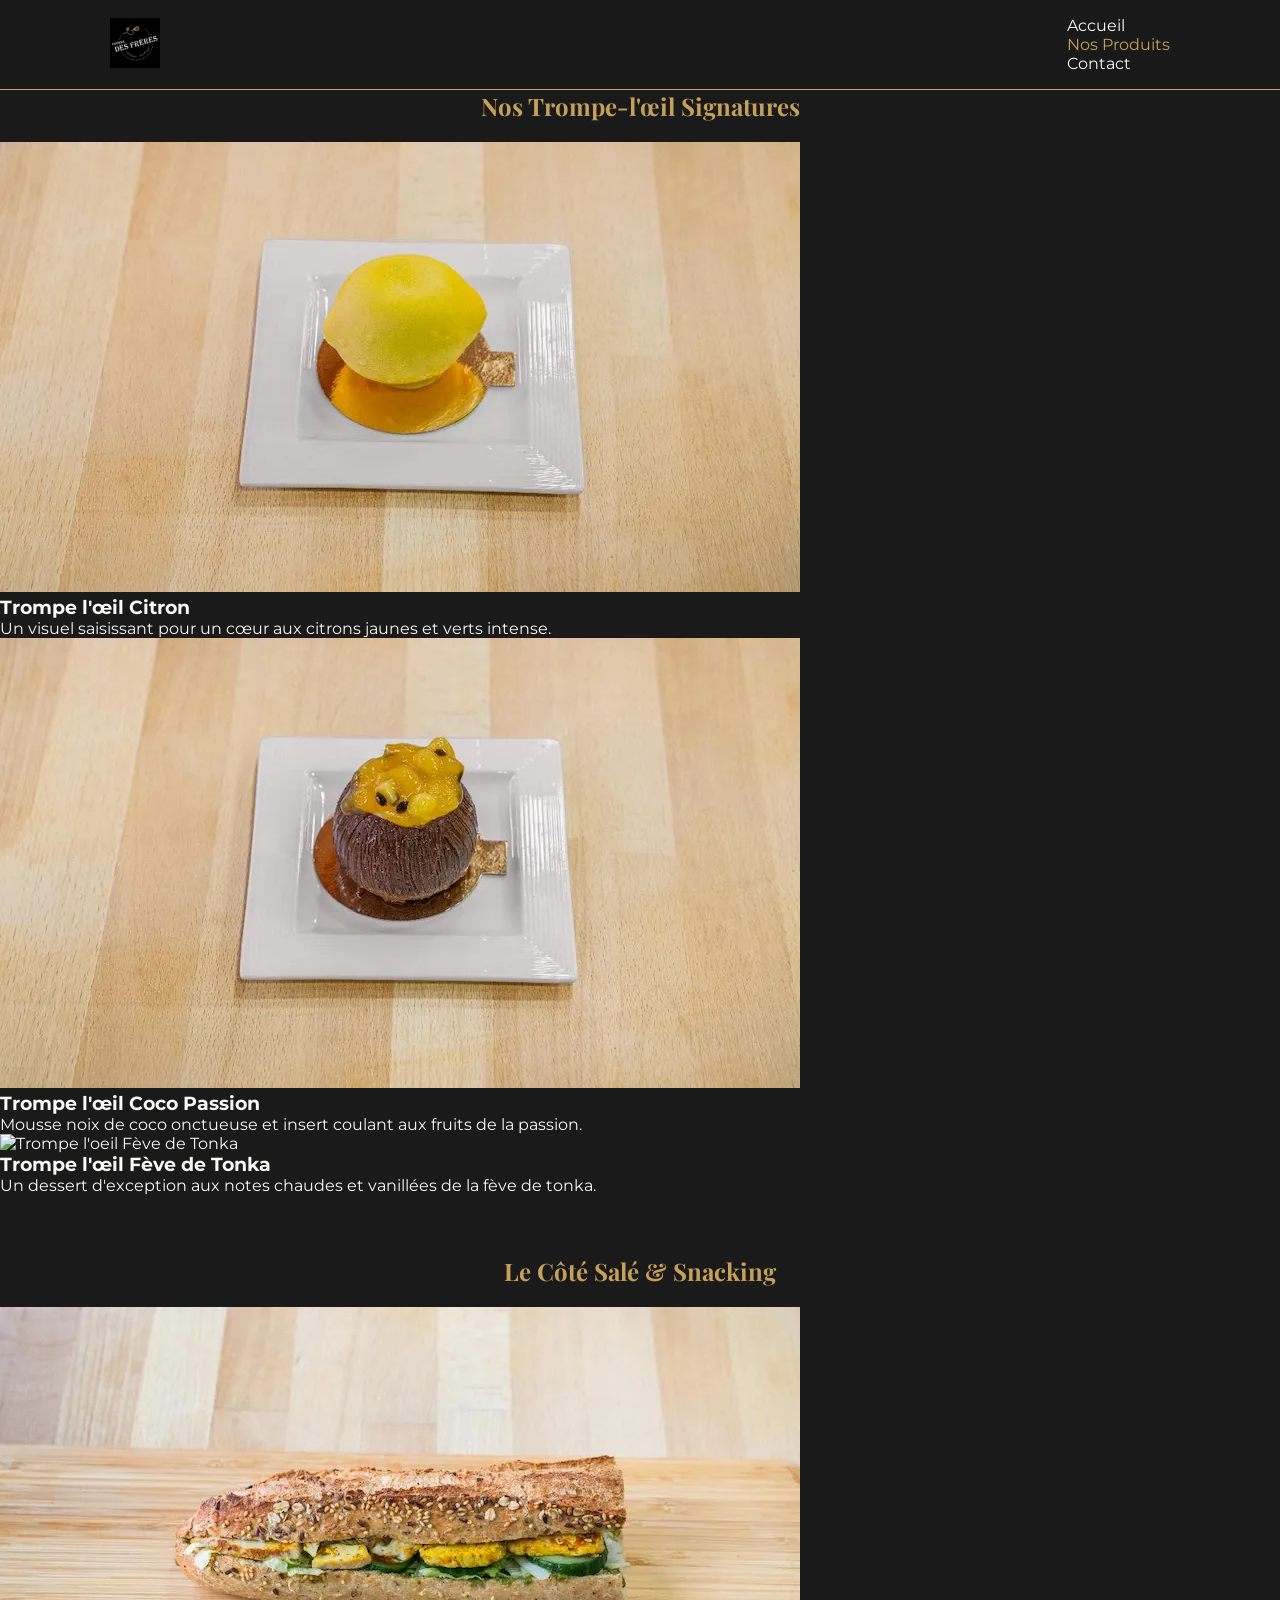
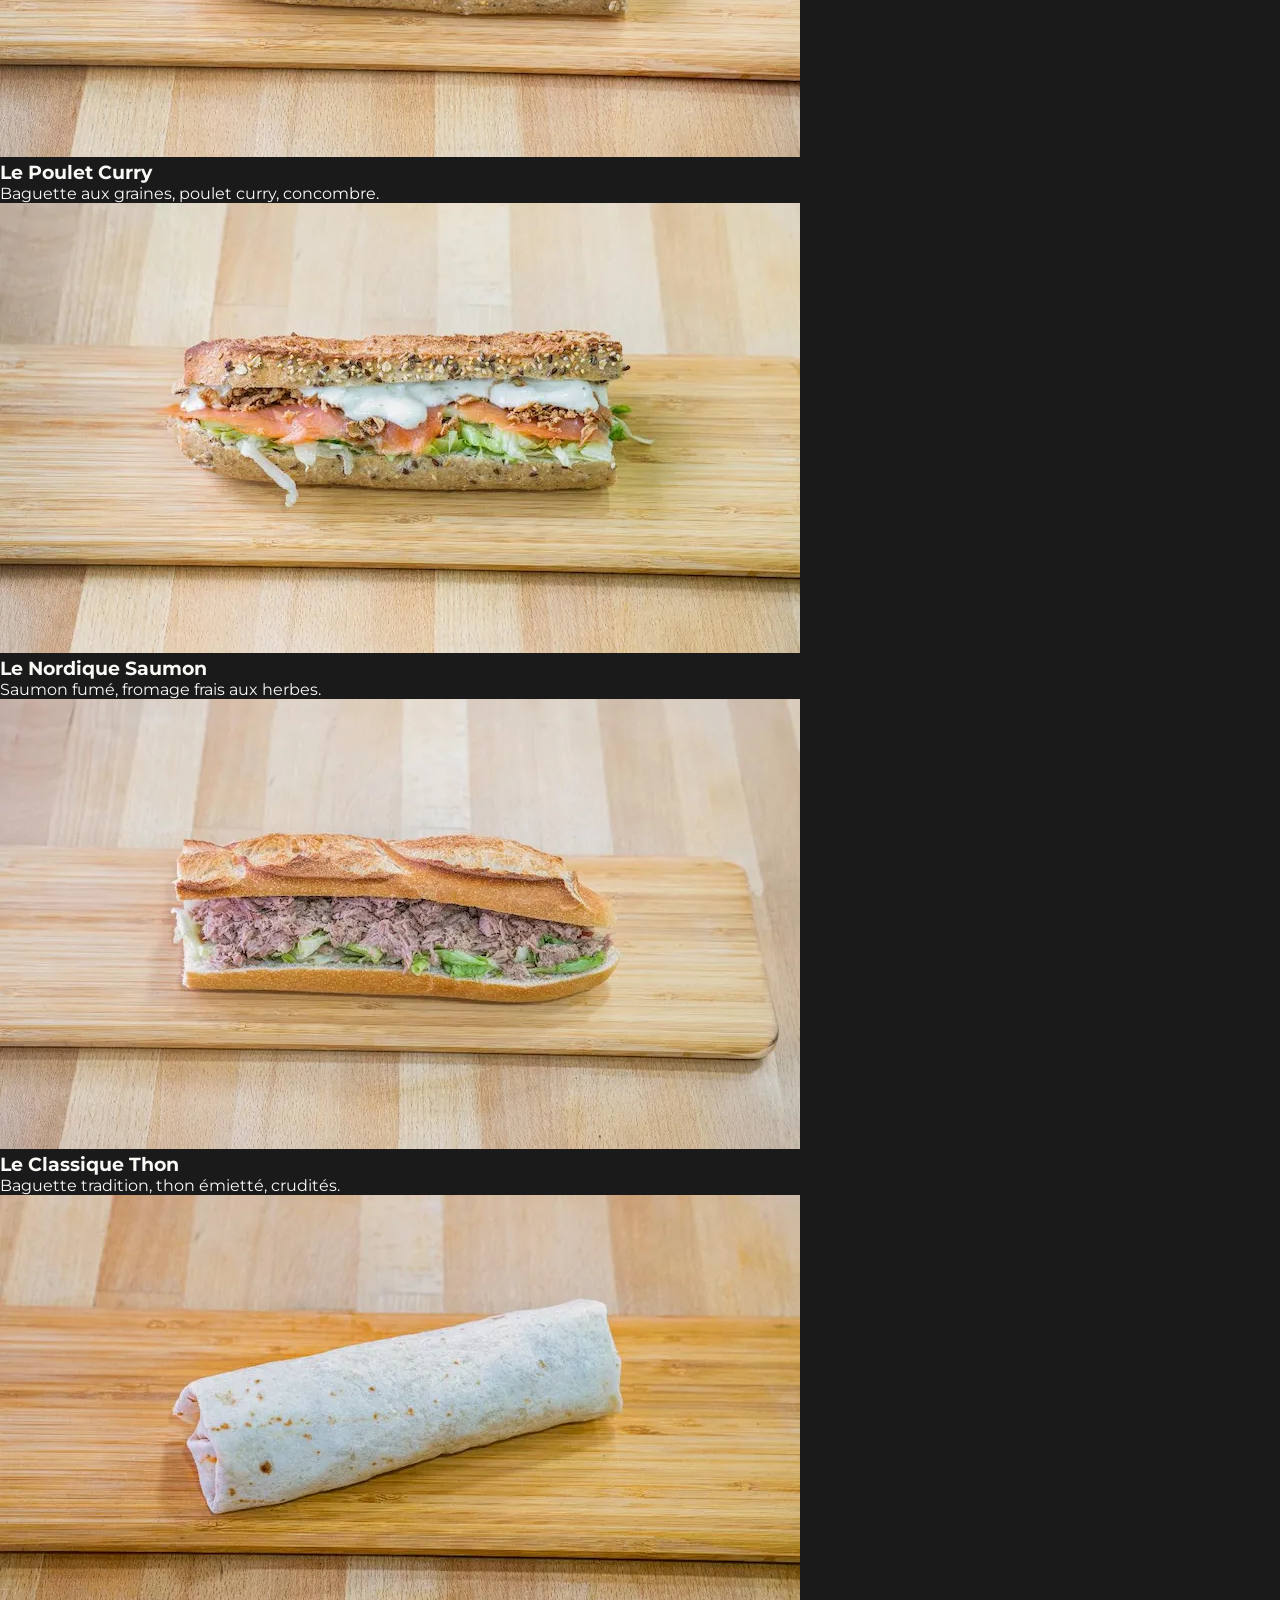
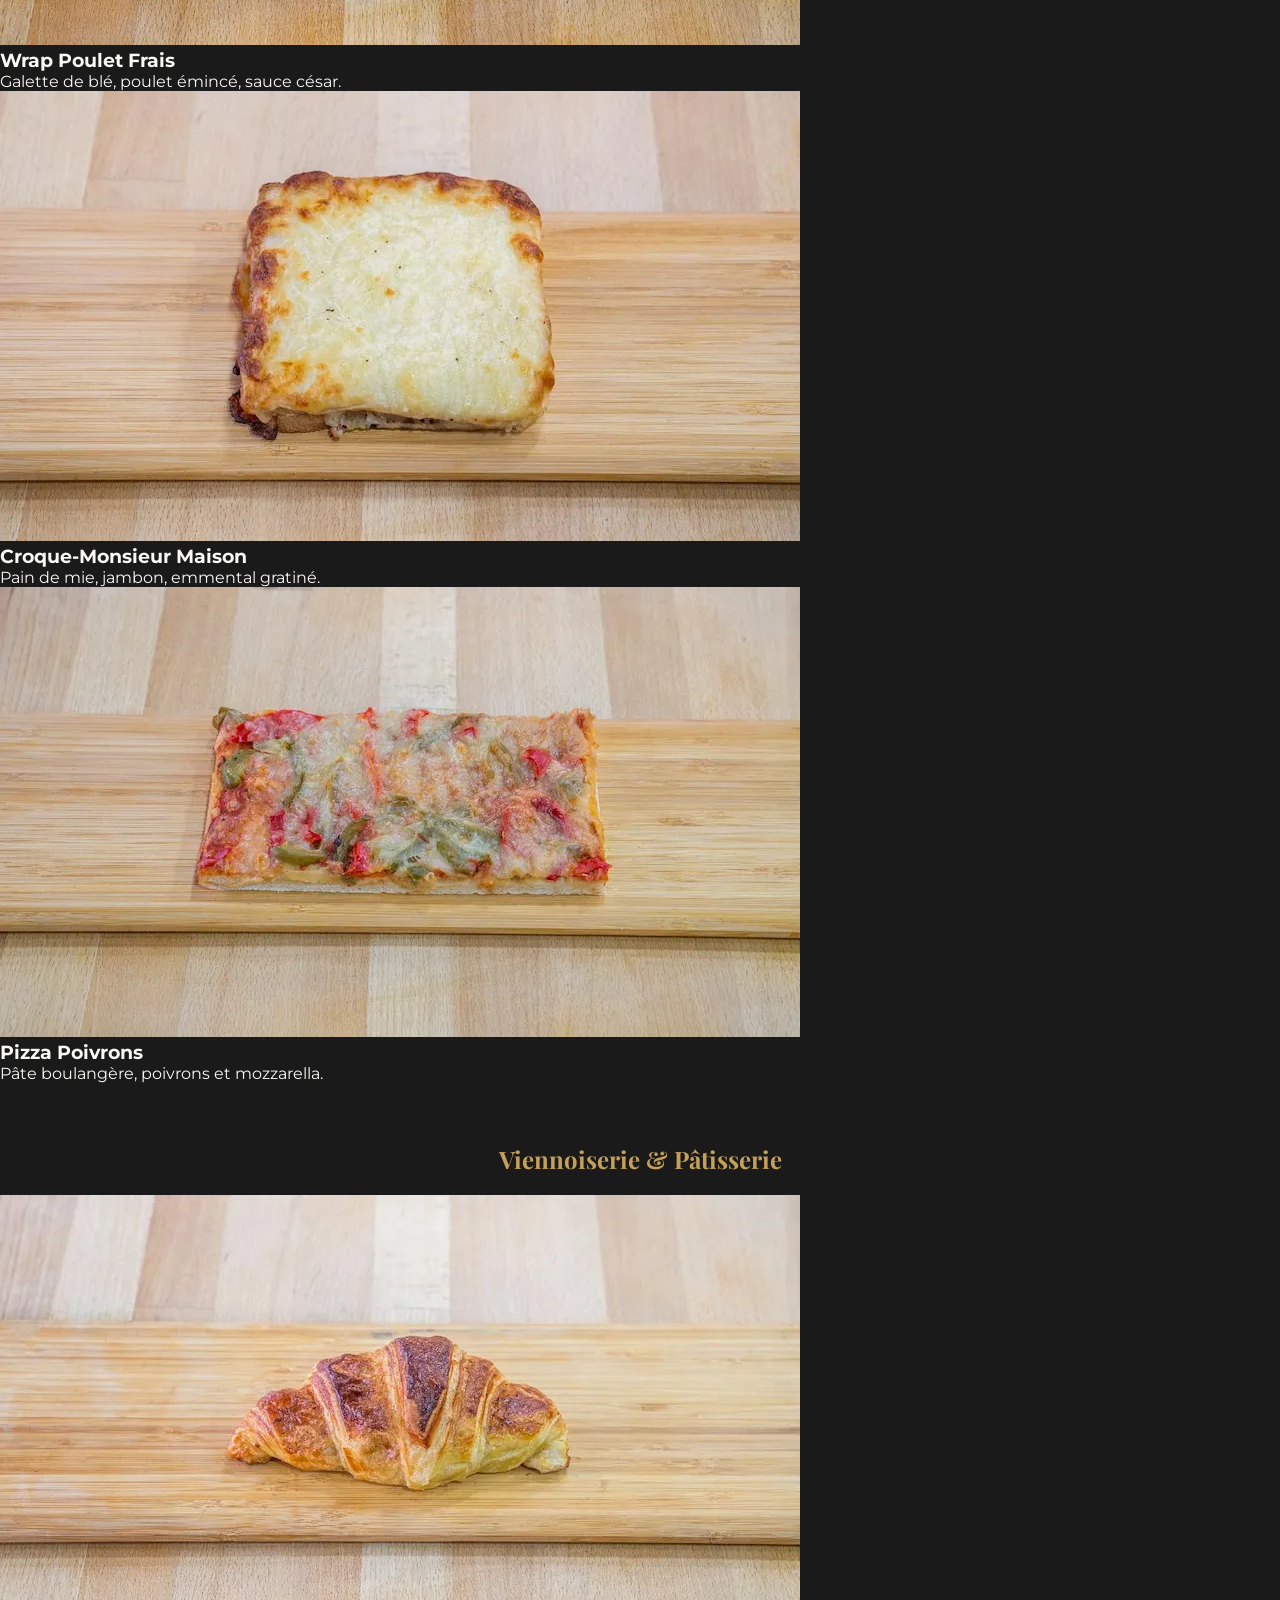
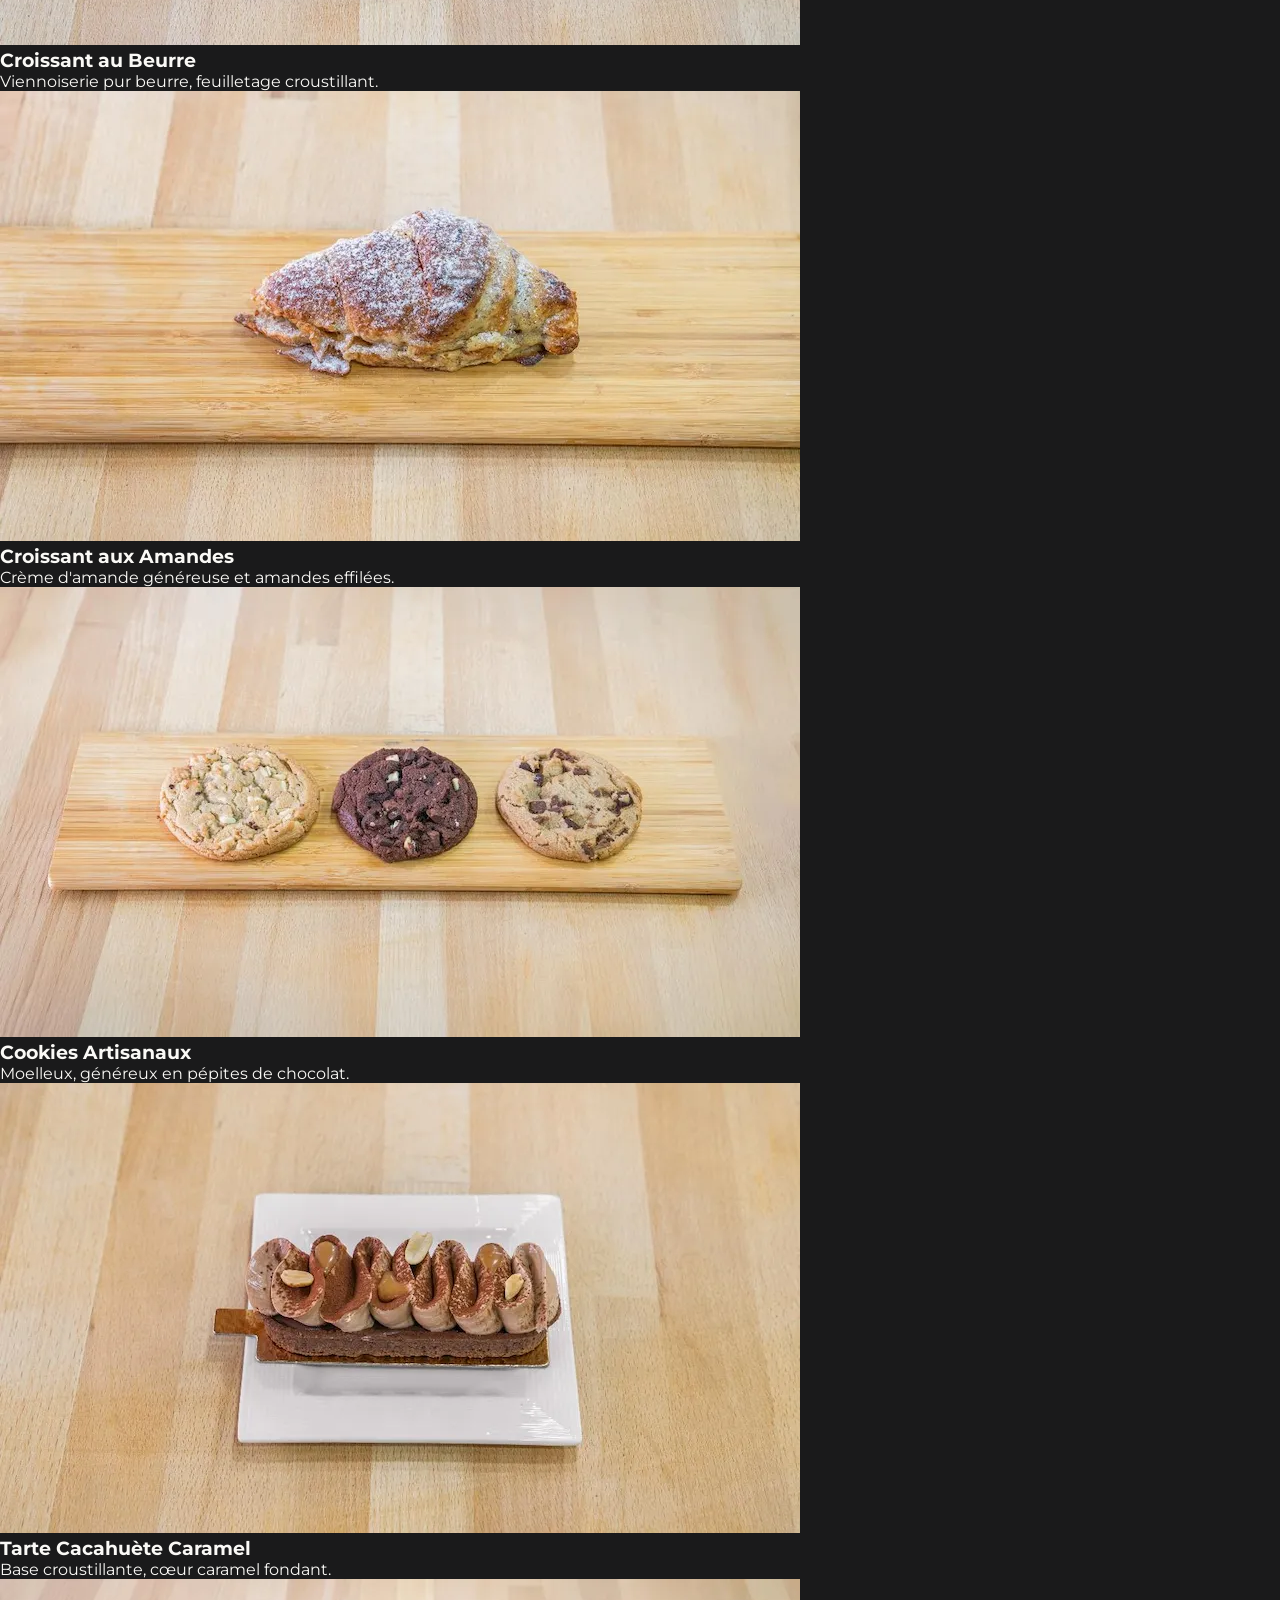
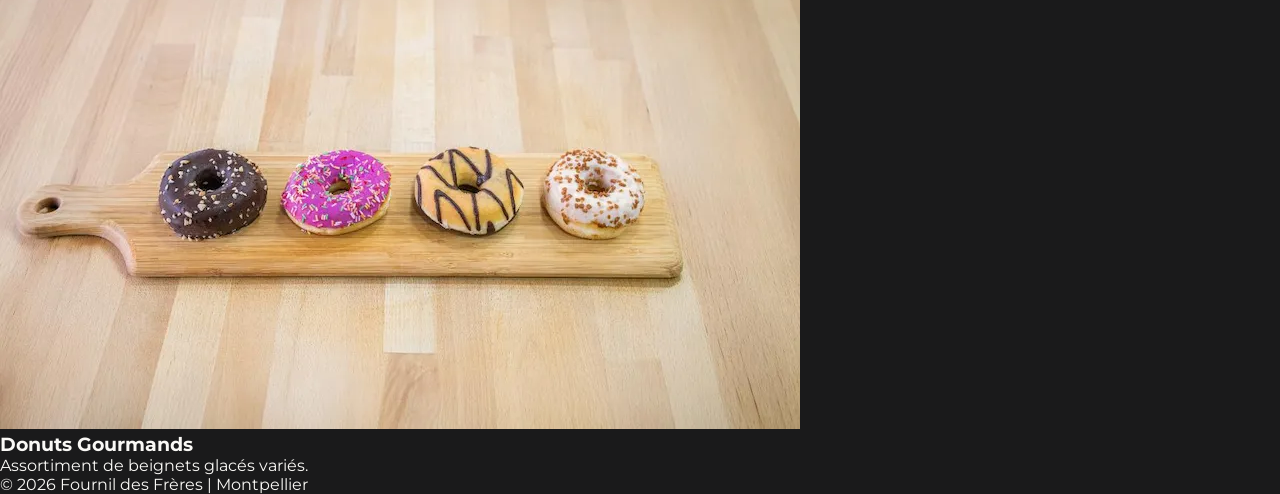
==== produits.html @ 79b18d8e "feat: creation page produits" ====
<!DOCTYPE html>
<html lang="fr">
<head>
    <meta charset="UTF-8">
    <meta name="viewport" content="width=device-width, initial-scale=1.0">
    <title>Nos Produits | Fournil des Frères</title>
    
    <!-- AJOUT DU FAVICON ICI -->
    <link rel="icon" type="image/jpeg" href="logo-fdf.jpg">
    
    <link rel="stylesheet" href="style.css">
    <link href="https://fonts.googleapis.com/css2?family=Montserrat:wght@400;700&family=Playfair+Display:ital,wght@0,700;1,700&display=swap" rel="stylesheet">
</head>
<body>

    <header id="header">
        <div class="header-flex">
            <!-- REMPLACEMENT DU TEXTE PAR L'IMAGE DU LOGO -->
            <a href="index.html"><img src="logo-fdf.jpg" alt="Logo Fournil des Frères" class="logo"></a>
            
            <nav class="desktop-nav">
                <ul id="nav-list">
                    <li><a href="index.html#accueil">Accueil</a></li>
                    <li><a href="produits.html" style="color:var(--or);">Nos Produits</a></li>
                    <li><a href="index.html#contact">Contact</a></li>
                </ul>
            </nav>
        </div>
    </header>

    <main class="container section">
        
        <h2 class="title">Nos Trompe-l'œil Signatures</h2>
        <div class="product-grid">
            <article class="product-card">
                <img src="trompe-loeil-citron-patisserie-fine.webp" alt="Trompe l'oeil Citron" loading="lazy">
                <div class="product-info">
                    <h3>Trompe l'œil Citron</h3>
                    <p>Un visuel saisissant pour un cœur aux citrons jaunes et verts intense.</p>
                </div>
            </article>
            <article class="product-card">
                <img src="trompe-loeil-coco-passion.webp" alt="Trompe l'oeil Coco Passion" loading="lazy">
                <div class="product-info">
                    <h3>Trompe l'œil Coco Passion</h3>
                    <p>Mousse noix de coco onctueuse et insert coulant aux fruits de la passion.</p>
                </div>
            </article>
            <article class="product-card">
                <img src="trompe-loeil-feve-tonka.webp" alt="Trompe l'oeil Fève de Tonka" loading="lazy">
                <div class="product-info">
                    <h3>Trompe l'œil Fève de Tonka</h3>
                    <p>Un dessert d'exception aux notes chaudes et vanillées de la fève de tonka.</p>
                </div>
            </article>
        </div>

        <h2 class="title" style="margin-top: 60px;">Le Côté Salé & Snacking</h2>
        <div class="product-grid">
            <article class="product-card">
                <img src="sandwich-poulet-curry-graines.webp" alt="Sandwich Poulet Curry" loading="lazy">
                <div class="product-info"><h3>Le Poulet Curry</h3><p>Baguette aux graines, poulet curry, concombre.</p></div>
            </article>
            <article class="product-card">
                <img src="sandwich-saumon-fume-graines.webp" alt="Sandwich Saumon" loading="lazy">
                <div class="product-info"><h3>Le Nordique Saumon</h3><p>Saumon fumé, fromage frais aux herbes.</p></div>
            </article>
            <article class="product-card">
                <img src="sandwich-thon-crudites-baguette.webp" alt="Sandwich Thon" loading="lazy">
                <div class="product-info"><h3>Le Classique Thon</h3><p>Baguette tradition, thon émietté, crudités.</p></div>
            </article>
            <article class="product-card">
                <img src="wrap-poulet-crudites.webp" alt="Wrap Poulet" loading="lazy">
                <div class="product-info"><h3>Wrap Poulet Frais</h3><p>Galette de blé, poulet émincé, sauce césar.</p></div>
            </article>
            <article class="product-card">
                <img src="croque-monsieur-maison.webp" alt="Croque-Monsieur" loading="lazy">
                <div class="product-info"><h3>Croque-Monsieur Maison</h3><p>Pain de mie, jambon, emmental gratiné.</p></div>
            </article>
            <article class="product-card">
                <img src="part-pizza-artisanale-poivrons.webp" alt="Pizza Poivrons" loading="lazy">
                <div class="product-info"><h3>Pizza Poivrons</h3><p>Pâte boulangère, poivrons et mozzarella.</p></div>
            </article>
        </div>

        <h2 class="title" style="margin-top: 60px;">Viennoiserie & Pâtisserie</h2>
        <div class="product-grid">
            <article class="product-card">
                <img src="croissant-beurre-frais-artisan.webp" alt="Croissant" loading="lazy">
                <div class="product-info"><h3>Croissant au Beurre</h3><p>Viennoiserie pur beurre, feuilletage croustillant.</p></div>
            </article>
            <article class="product-card">
                <img src="croissant-aux-amandes.webp" alt="Croissant Amandes" loading="lazy">
                <div class="product-info"><h3>Croissant aux Amandes</h3><p>Crème d'amande généreuse et amandes effilées.</p></div>
            </article>
            <article class="product-card">
                <img src="cookies-artisanaux-chocolat.webp" alt="Cookies" loading="lazy">
                <div class="product-info"><h3>Cookies Artisanaux</h3><p>Moelleux, généreux en pépites de chocolat.</p></div>
            </article>
            <article class="product-card">
                <img src="tartelette-cacahuete-caramel.webp" alt="Tartelette Cacahuète Caramel" loading="lazy">
                <div class="product-info"><h3>Tarte Cacahuète Caramel</h3><p>Base croustillante, cœur caramel fondant.</p></div>
            </article>
            <article class="product-card">
                <img src="assortiment-donuts-gourmands.webp" alt="Donuts" loading="lazy">
                <div class="product-info"><h3>Donuts Gourmands</h3><p>Assortiment de beignets glacés variés.</p></div>
            </article>
        </div>
    </main>

    <footer><p>© 2026 Fournil des Frères | Montpellier</p></footer>
    <script src="script.js"></script>
</body>
</html>
---- style.css ----
/* =========================================
   VARIABLES & BASE (Design System)
   ========================================= */
:root {
    --noir: #1A1A1B;
    --or: #C5A059;
    --creme: #FAF9F6;
    --gris: #2D2D2E;
    --transition: all 0.3s ease-in-out;
}

* { 
    margin: 0; 
    padding: 0; 
    box-sizing: border-box; 
}

html { 
    scroll-behavior: smooth; 
    font-size: 16px; 
}

/* fond de la page */
body { 
    background: var(--noir); 
    color: var(--creme); 
    /* Intégration des Google Fonts pour tout le texte */
    font-family: 'Montserrat', sans-serif; 
}

a { 
    color: inherit; 
    text-decoration: none; 
    transition: var(--transition); 
}

ul { 
    list-style: none; 
}

/* =========================================
   TYPOGRAPHIE & TITRES
   ========================================= */
/* La police Playfair donne le côté "Artisan Boulanger / Premium" */
h1, h2, .title, .title-left { 
    color: var(--or); 
    text-align: center; 
    margin-bottom: 20px; 
    font-family: 'Playfair Display', serif;
}

/* =========================================
   LE HEADER (Mise en page Flexbox)
   ========================================= */
header { 
    background: rgba(26,26,27,0.98); 
    padding: 1rem 0; 
    border-bottom: 1px solid var(--or); 
    position: sticky; 
    top: 0; 
    z-index: 1000; 
}

/* Flexbox pour aligner le logo et le (futur) menu sur la même ligne */
.header-flex { 
    display: flex; 
    justify-content: space-between; 
    align-items: center; 
    padding: 0 20px; 
    max-width: 1100px; 
    margin: 0 auto;
}

.logo { 
    height: 50px; 
    transition: var(--transition); 
}

.logo:hover { 
    transform: scale(1.1); 
}

/* =========================================
   SECTION HERO (L'accueil)
   ========================================= */
.hero { 
    height: 75vh; 
    /* Le filtre sombre sur l'image pour l'accessibilité du texte */
    background: linear-gradient(rgba(0,0,0,0.6), rgba(0,0,0,0.6)), url('https://images.unsplash.com/photo-1509440159596-0249088772ff?q=80&w=2072'); 
    background-size: cover; 
    background-position: center; 
    display: flex; 
    align-items: center; 
    justify-content: center; 
    text-align: center; 
    flex-direction: column; /* Empile le titre et le bouton verticalement */
}

.hero h1 { 
    font-size: 3rem; 
    color: var(--or); 
    margin-bottom: 10px;
}

.btn-gold-hero { 
    display: inline-block; 
    background: var(--or); 
    color: var(--noir); 
    padding: 1rem 2.5rem; 
    font-weight: bold; 
    border-radius: 5px; 
    margin-top: 1.5rem; 
}

.btn-gold-hero:hover { 
    transform: translateY(-5px); 
    background: white; 
}
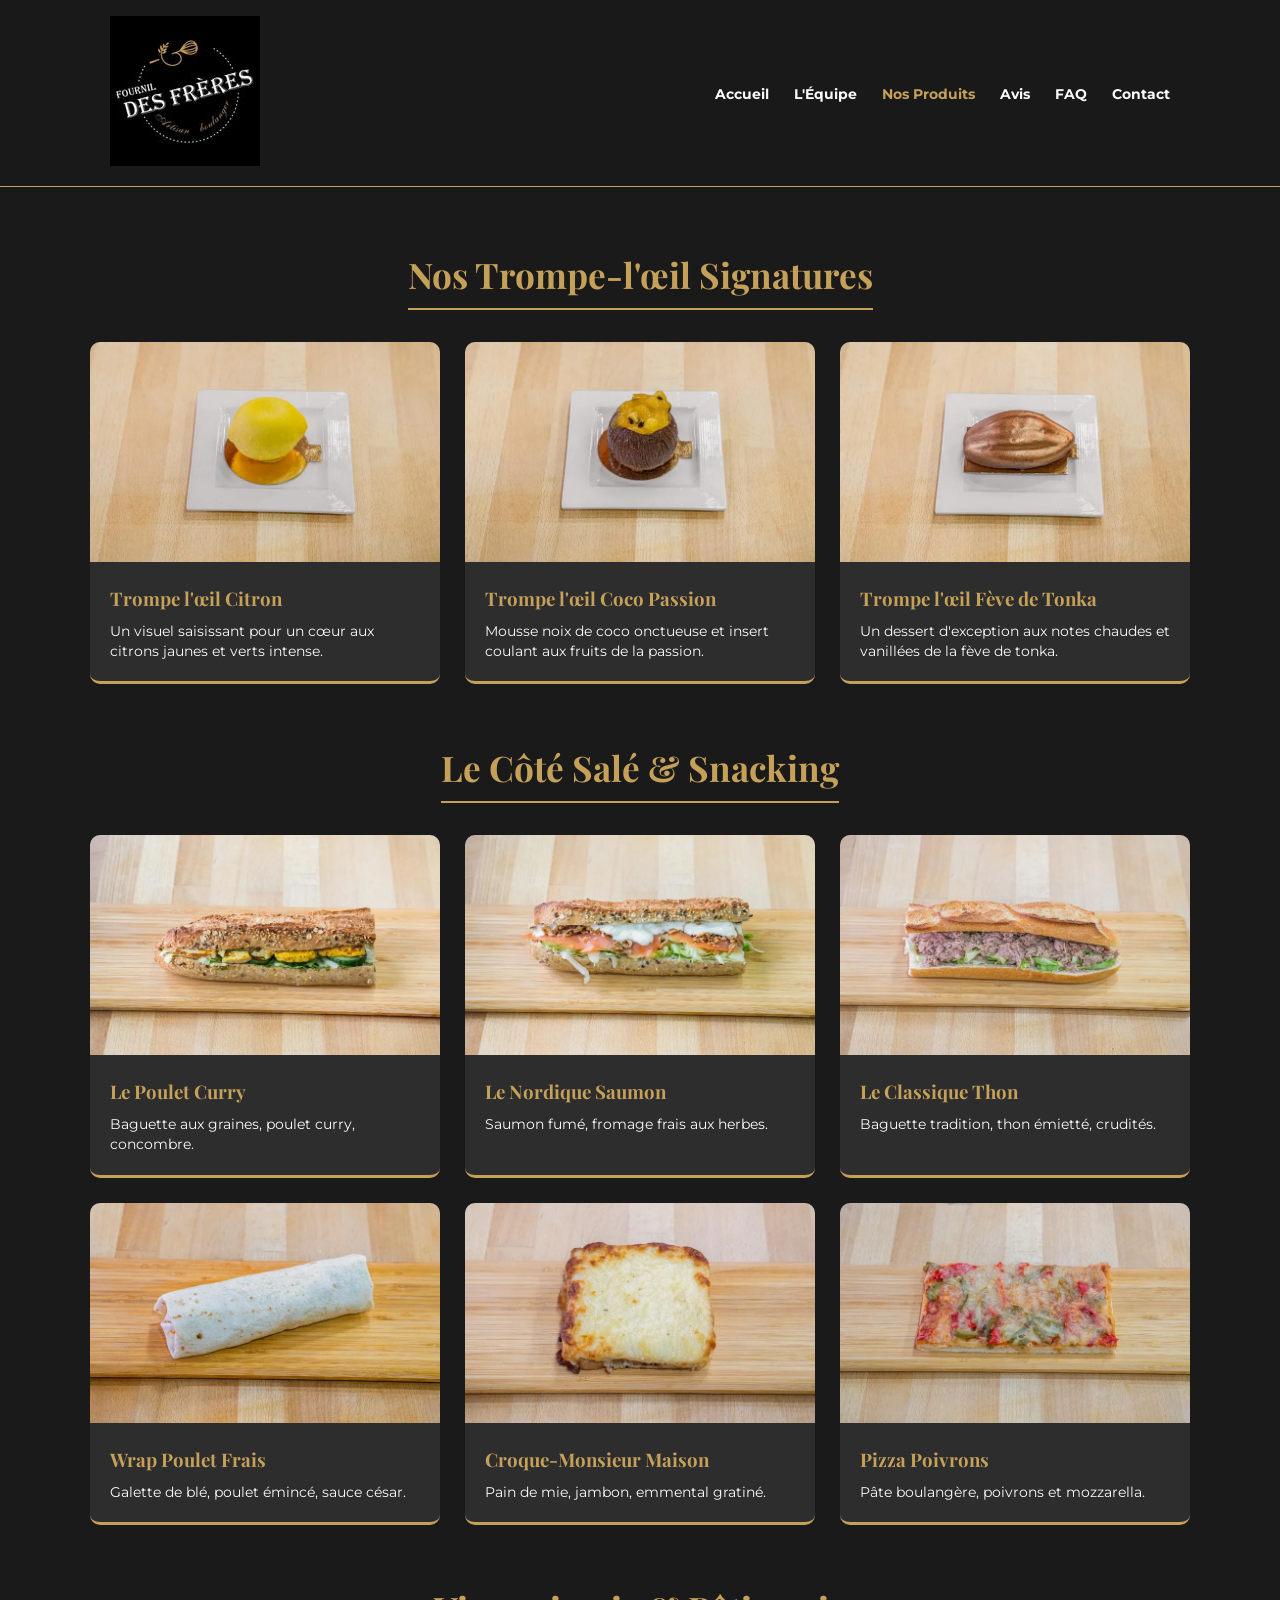
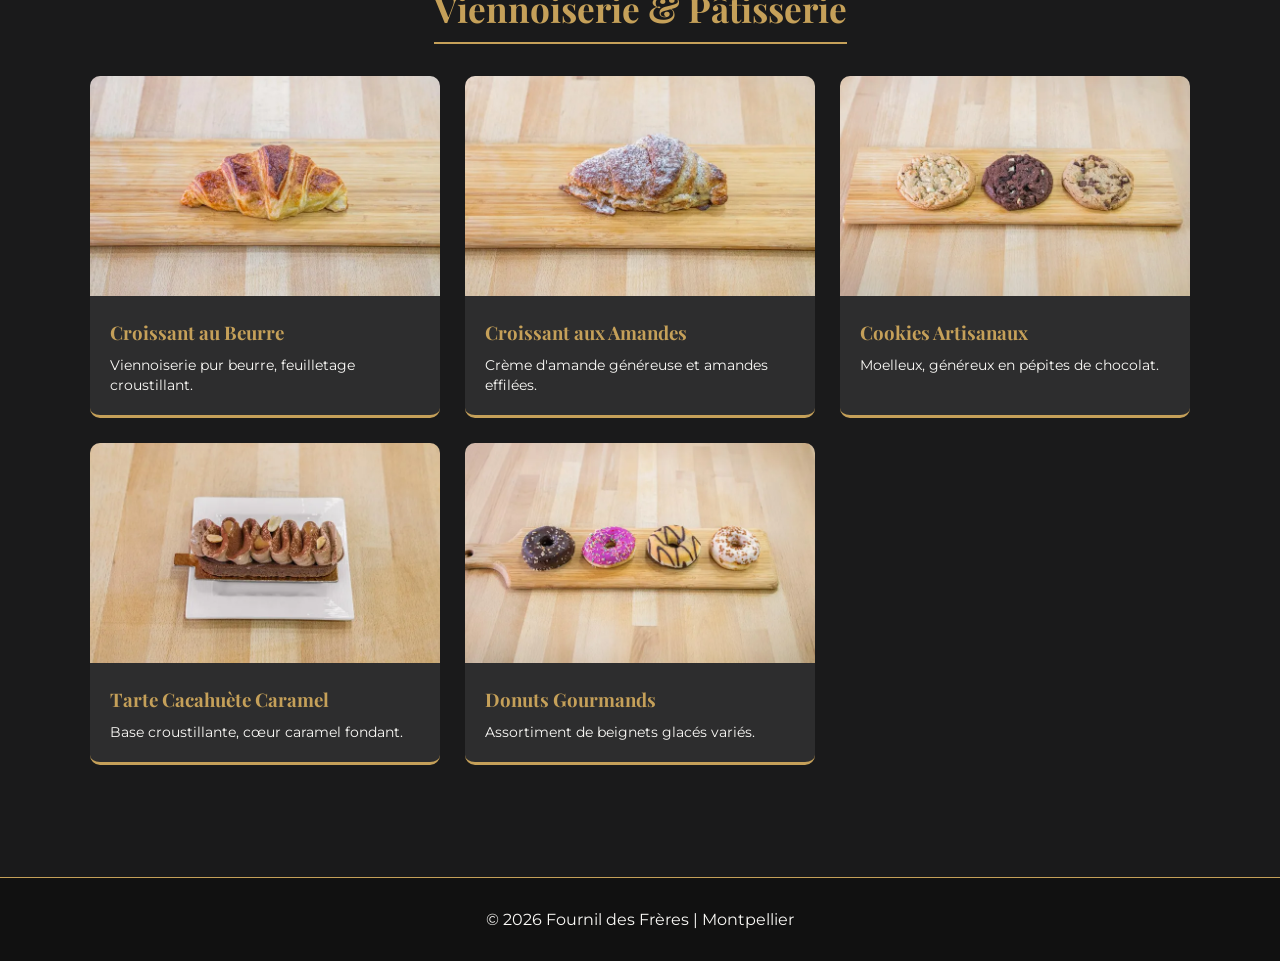
==== commit 50385741: "feat: ajout des sections Equipe, Avis, FAQ et mise à jour de la navigation" ====
--- a/produits.html
+++ b/produits.html
@@ -5,9 +5,7 @@
     <meta name="viewport" content="width=device-width, initial-scale=1.0">
     <title>Nos Produits | Fournil des Frères</title>
     
-    <!-- AJOUT DU FAVICON ICI -->
     <link rel="icon" type="image/jpeg" href="logo-fdf.jpg">
-    
     <link rel="stylesheet" href="style.css">
     <link href="https://fonts.googleapis.com/css2?family=Montserrat:wght@400;700&family=Playfair+Display:ital,wght@0,700;1,700&display=swap" rel="stylesheet">
 </head>
@@ -15,13 +13,16 @@
 
     <header id="header">
         <div class="header-flex">
-            <!-- REMPLACEMENT DU TEXTE PAR L'IMAGE DU LOGO -->
             <a href="index.html"><img src="logo-fdf.jpg" alt="Logo Fournil des Frères" class="logo"></a>
             
             <nav class="desktop-nav">
+                <!-- Navigation avec redirection vers l'index -->
                 <ul id="nav-list">
                     <li><a href="index.html#accueil">Accueil</a></li>
+                    <li><a href="index.html#equipe">L'Équipe</a></li>
                     <li><a href="produits.html" style="color:var(--or);">Nos Produits</a></li>
+                    <li><a href="index.html#avis">Avis</a></li>
+                    <li><a href="index.html#faq">FAQ</a></li>
                     <li><a href="index.html#contact">Contact</a></li>
                 </ul>
             </nav>
--- a/style.css
+++ b/style.css
@@ -1,5 +1,5 @@
 /* =========================================
-   VARIABLES & BASE (Design System)
+   VARIABLES & BASE
    ========================================= */
 :root {
     --noir: #1A1A1B;
@@ -9,48 +9,42 @@
     --transition: all 0.3s ease-in-out;
 }
 
-* { 
-    margin: 0; 
-    padding: 0; 
-    box-sizing: border-box; 
-}
+* { margin: 0; padding: 0; box-sizing: border-box; }
+html { scroll-behavior: smooth; font-size: 16px; }
 
-html { 
-    scroll-behavior: smooth; 
-    font-size: 16px; 
-}
-
-/* fond de la page */
 body { 
     background: var(--noir); 
     color: var(--creme); 
-    /* Intégration des Google Fonts pour tout le texte */
     font-family: 'Montserrat', sans-serif; 
 }
 
-a { 
-    color: inherit; 
-    text-decoration: none; 
-    transition: var(--transition); 
-}
-
-ul { 
-    list-style: none; 
-}
+a { color: inherit; text-decoration: none; transition: var(--transition); }
+ul { list-style: none; }
 
 /* =========================================
    TYPOGRAPHIE & TITRES
    ========================================= */
-/* La police Playfair donne le côté "Artisan Boulanger / Premium" */
-h1, h2, .title, .title-left { 
+.logo-text, h2, .title { 
     color: var(--or); 
-    text-align: center; 
-    margin-bottom: 20px; 
     font-family: 'Playfair Display', serif;
 }
 
+.title { 
+    text-align: center; 
+    font-size: 2.2rem; 
+    margin-bottom: 2rem; 
+    border-bottom: 2px solid var(--or); 
+    display: table; 
+    margin-left: auto; 
+    margin-right: auto; 
+    padding-bottom: 10px; 
+}
+
+.container { max-width: 1100px; margin: auto; padding: 0 1.5rem; }
+.section { padding: 4rem 0; }
+
 /* =========================================
-   LE HEADER (Mise en page Flexbox)
+   HEADER FLEXBOX
    ========================================= */
 header { 
     background: rgba(26,26,27,0.98); 
@@ -61,46 +55,43 @@
     z-index: 1000; 
 }
 
-/* Flexbox pour aligner le logo et le (futur) menu sur la même ligne */
 .header-flex { 
     display: flex; 
     justify-content: space-between; 
     align-items: center; 
-    padding: 0 20px; 
     max-width: 1100px; 
-    margin: 0 auto;
+    margin: 0 auto; 
+    padding: 0 20px;
 }
 
-.logo { 
-    height: 50px; 
-    transition: var(--transition); 
+#nav-list { 
+    display: flex; 
+    gap: 25px; 
 }
 
-.logo:hover { 
-    transform: scale(1.1); 
+#nav-list a { 
+    font-weight: bold; 
+    font-size: 0.9rem; 
 }
 
+#nav-list a:hover { color: var(--or); }
+
 /* =========================================
-   SECTION HERO (L'accueil)
+   HERO SECTION
    ========================================= */
 .hero { 
     height: 75vh; 
-    /* Le filtre sombre sur l'image pour l'accessibilité du texte */
     background: linear-gradient(rgba(0,0,0,0.6), rgba(0,0,0,0.6)), url('https://images.unsplash.com/photo-1509440159596-0249088772ff?q=80&w=2072'); 
     background-size: cover; 
     background-position: center; 
     display: flex; 
+    flex-direction: column; 
     align-items: center; 
     justify-content: center; 
     text-align: center; 
-    flex-direction: column; /* Empile le titre et le bouton verticalement */
 }
 
-.hero h1 { 
-    font-size: 3rem; 
-    color: var(--or); 
-    margin-bottom: 10px;
-}
+.hero h2 { font-size: 3rem; margin-bottom: 15px; }
 
 .btn-gold-hero { 
     display: inline-block; 
@@ -109,10 +100,31 @@
     padding: 1rem 2.5rem; 
     font-weight: bold; 
     border-radius: 5px; 
-    margin-top: 1.5rem; 
+}
+.btn-gold-hero:hover { background: white; transform: translateY(-3px); }
+
+/* =========================================
+   GRILLE PRODUITS
+   ========================================= */
+.product-grid { 
+    display: grid; 
+    grid-template-columns: repeat(auto-fill, minmax(280px, 1fr)); 
+    gap: 25px; 
 }
 
-.btn-gold-hero:hover { 
-    transform: translateY(-5px); 
-    background: white; 
+.product-card { 
+    background: var(--gris); 
+    border-radius: 10px; 
+    overflow: hidden; 
+    border-bottom: 3px solid var(--or); 
+    transition: var(--transition); 
 }
+
+.product-card:hover { transform: translateY(-5px); box-shadow: 0 10px 20px rgba(0,0,0,0.5); }
+.product-card img { width: 100%; height: 220px; object-fit: cover; }
+.product-info { padding: 20px; }
+.product-info h3 { color: var(--or); margin-bottom: 10px; font-family: 'Playfair Display', serif; }
+.product-info p { font-size: 0.9rem; line-height: 1.4; }
+
+/* FOOTER */
+footer { text-align: center; padding: 2rem 0; border-top: 1px solid var(--or); margin-top: 3rem; background: #111; }
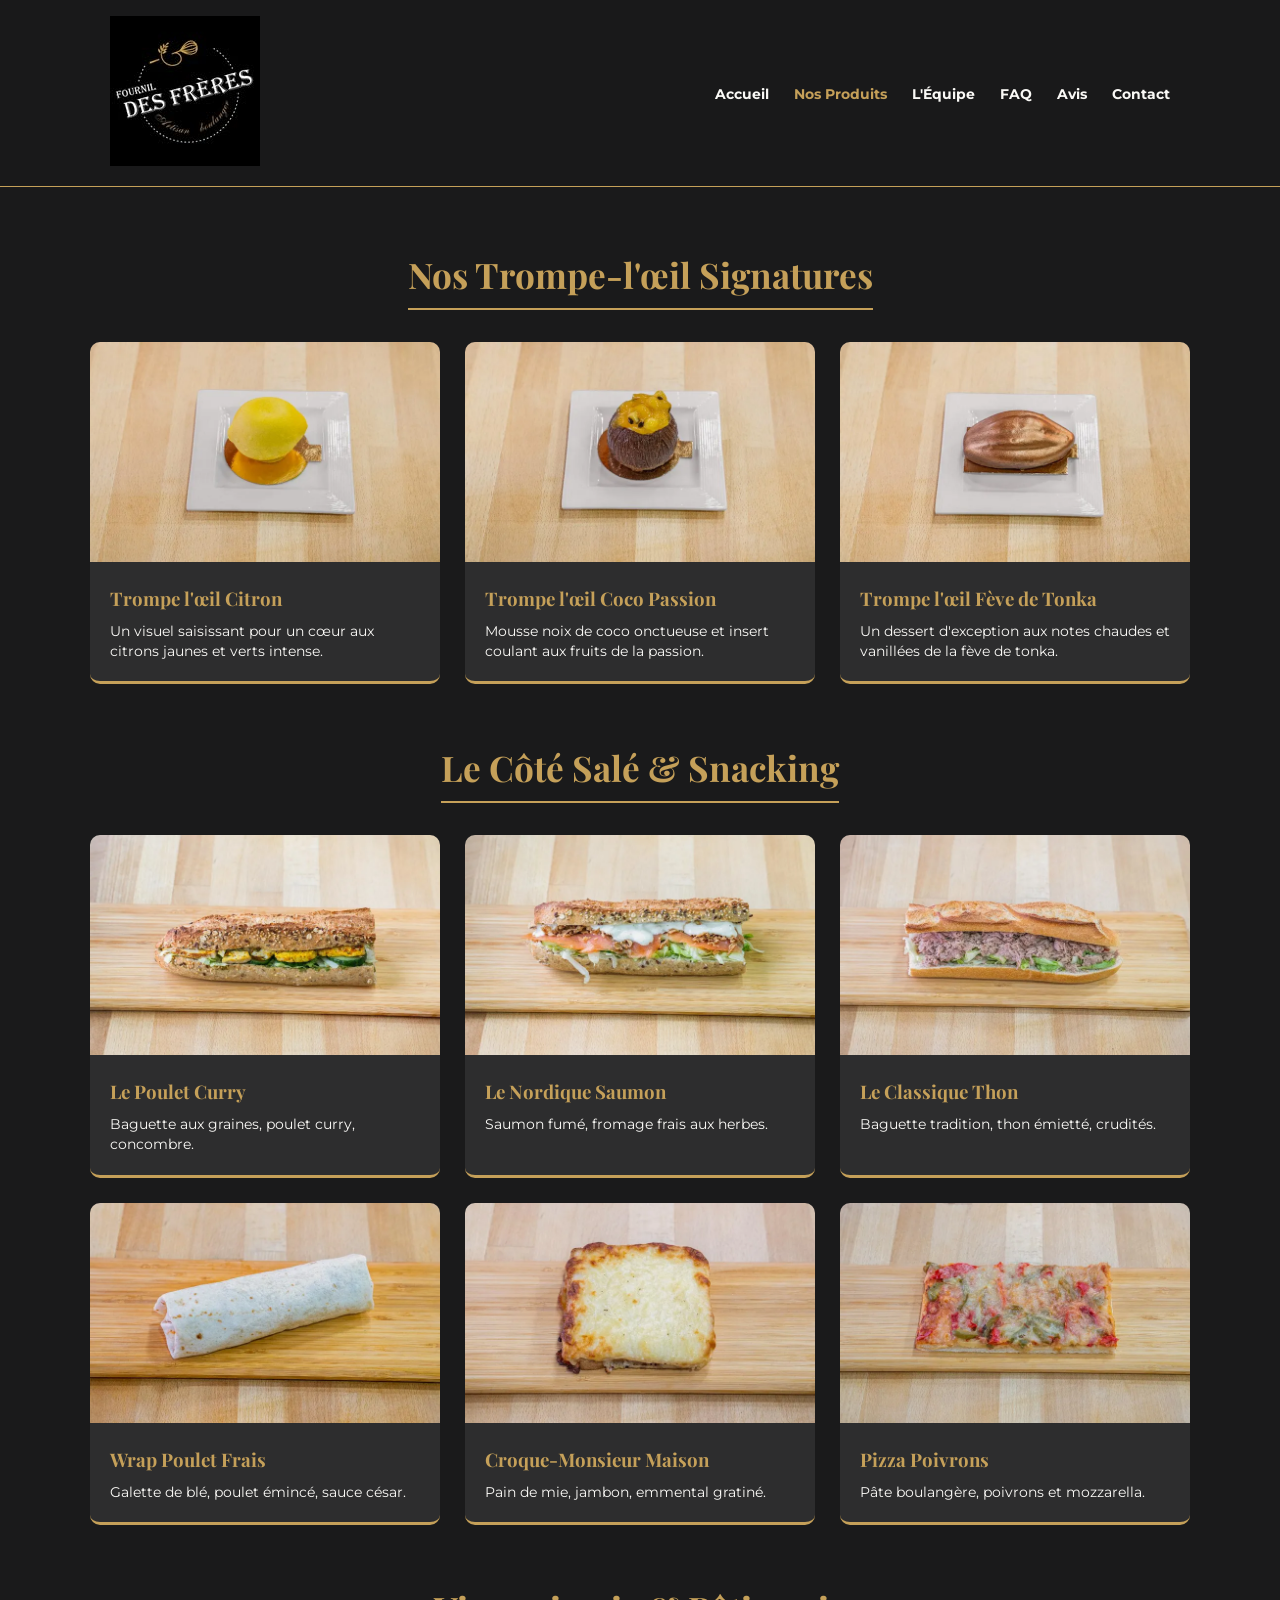
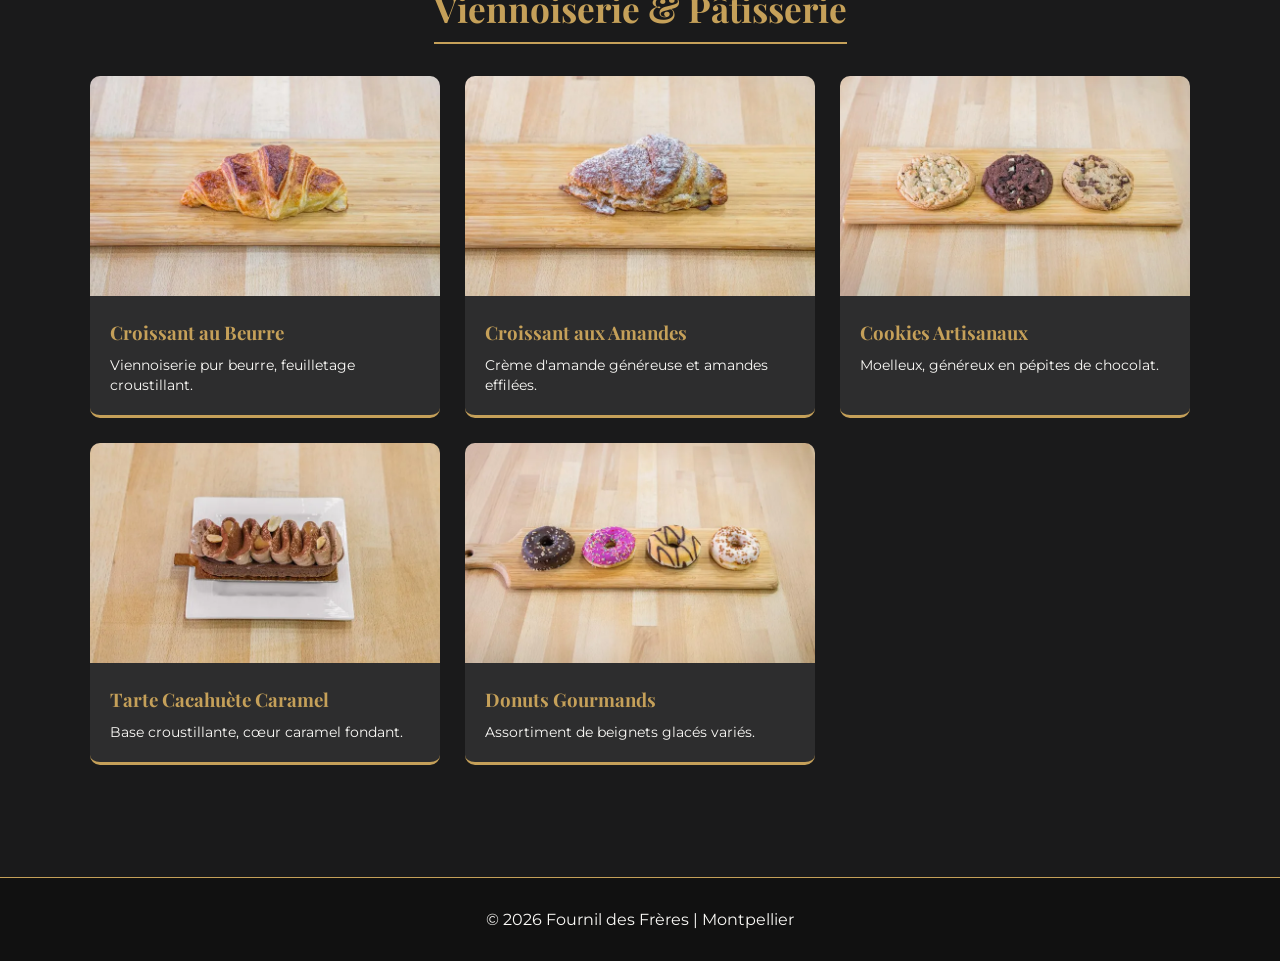
==== commit 72dd5f3e: "feat : quelque modif" ====
--- a/produits.html
+++ b/produits.html
@@ -16,13 +16,12 @@
             <a href="index.html"><img src="logo-fdf.jpg" alt="Logo Fournil des Frères" class="logo"></a>
             
             <nav class="desktop-nav">
-                <!-- Navigation avec redirection vers l'index -->
                 <ul id="nav-list">
                     <li><a href="index.html#accueil">Accueil</a></li>
+                    <li><a href="produits.html" style="color:var(--or);">Nos Produits</a></li>
                     <li><a href="index.html#equipe">L'Équipe</a></li>
-                    <li><a href="produits.html" style="color:var(--or);">Nos Produits</a></li>
+                    <li><a href="index.html#faq">FAQ</a></li>
                     <li><a href="index.html#avis">Avis</a></li>
-                    <li><a href="index.html#faq">FAQ</a></li>
                     <li><a href="index.html#contact">Contact</a></li>
                 </ul>
             </nav>
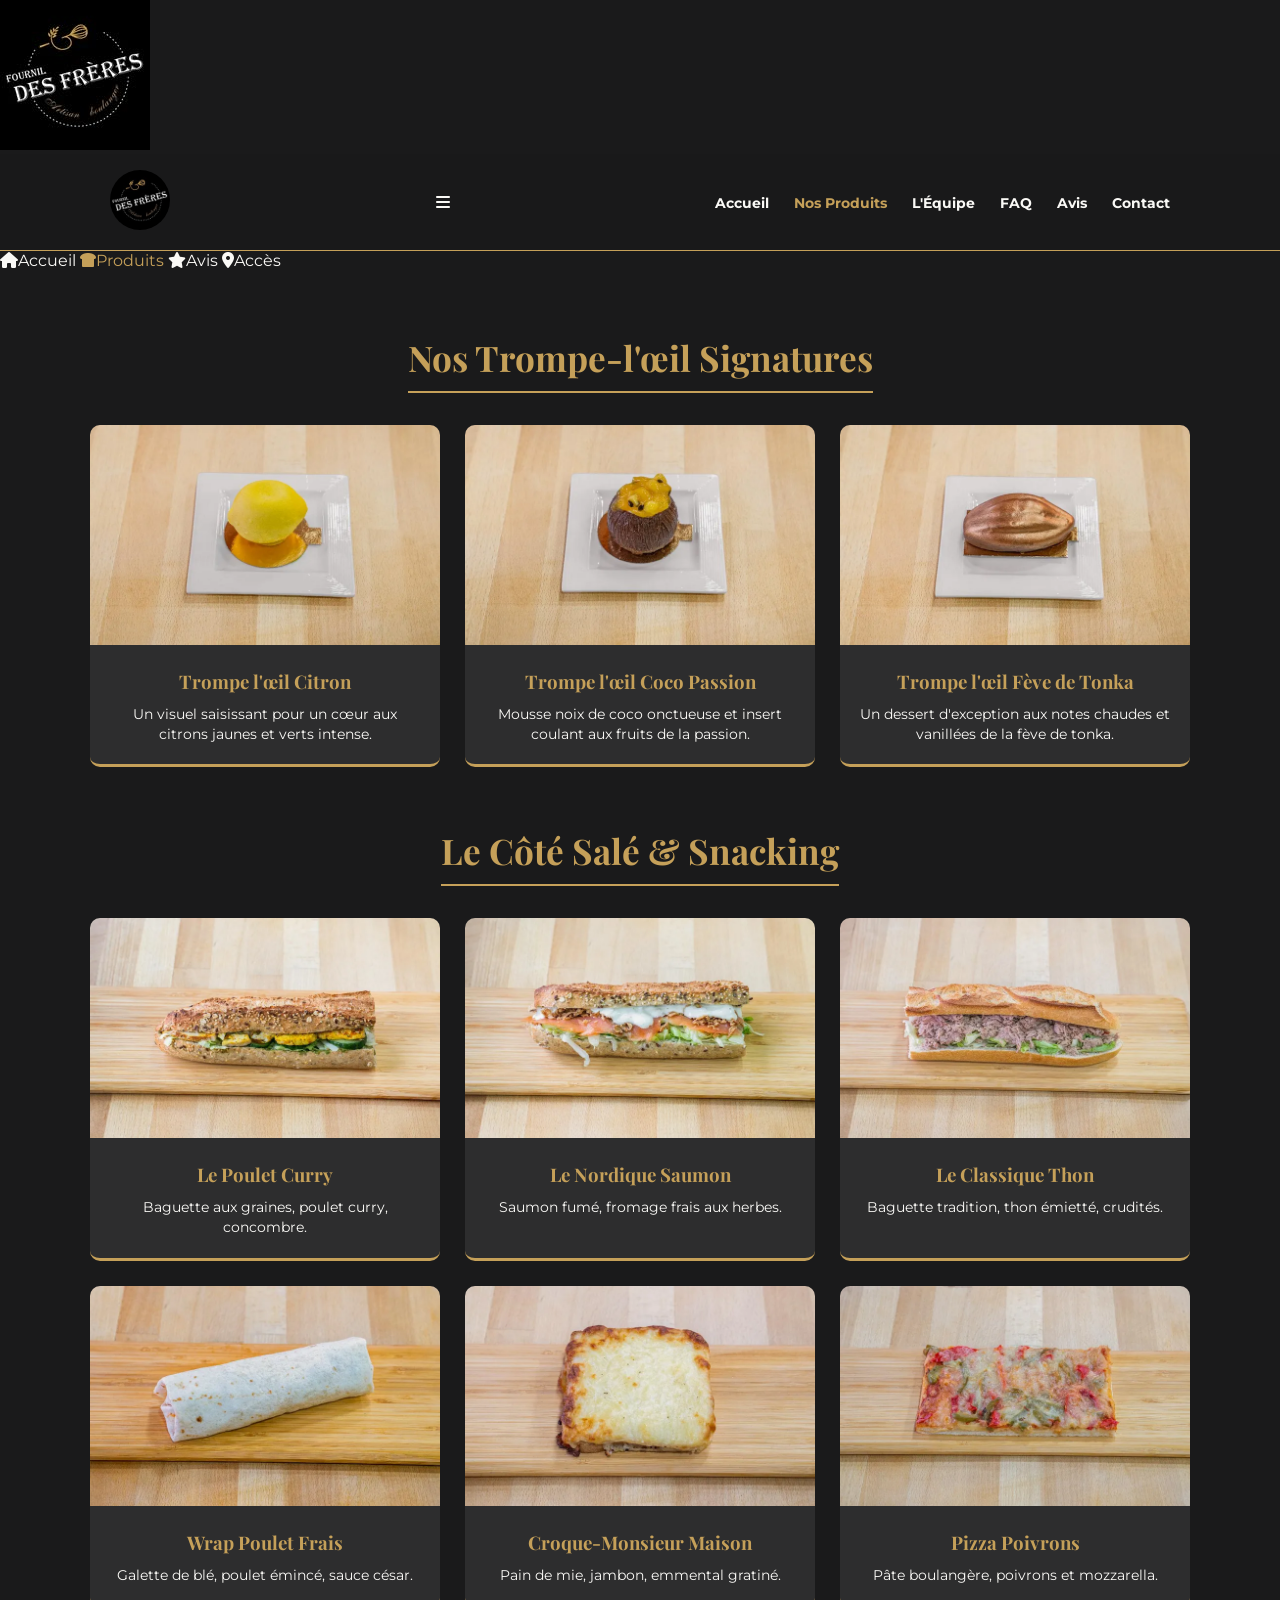
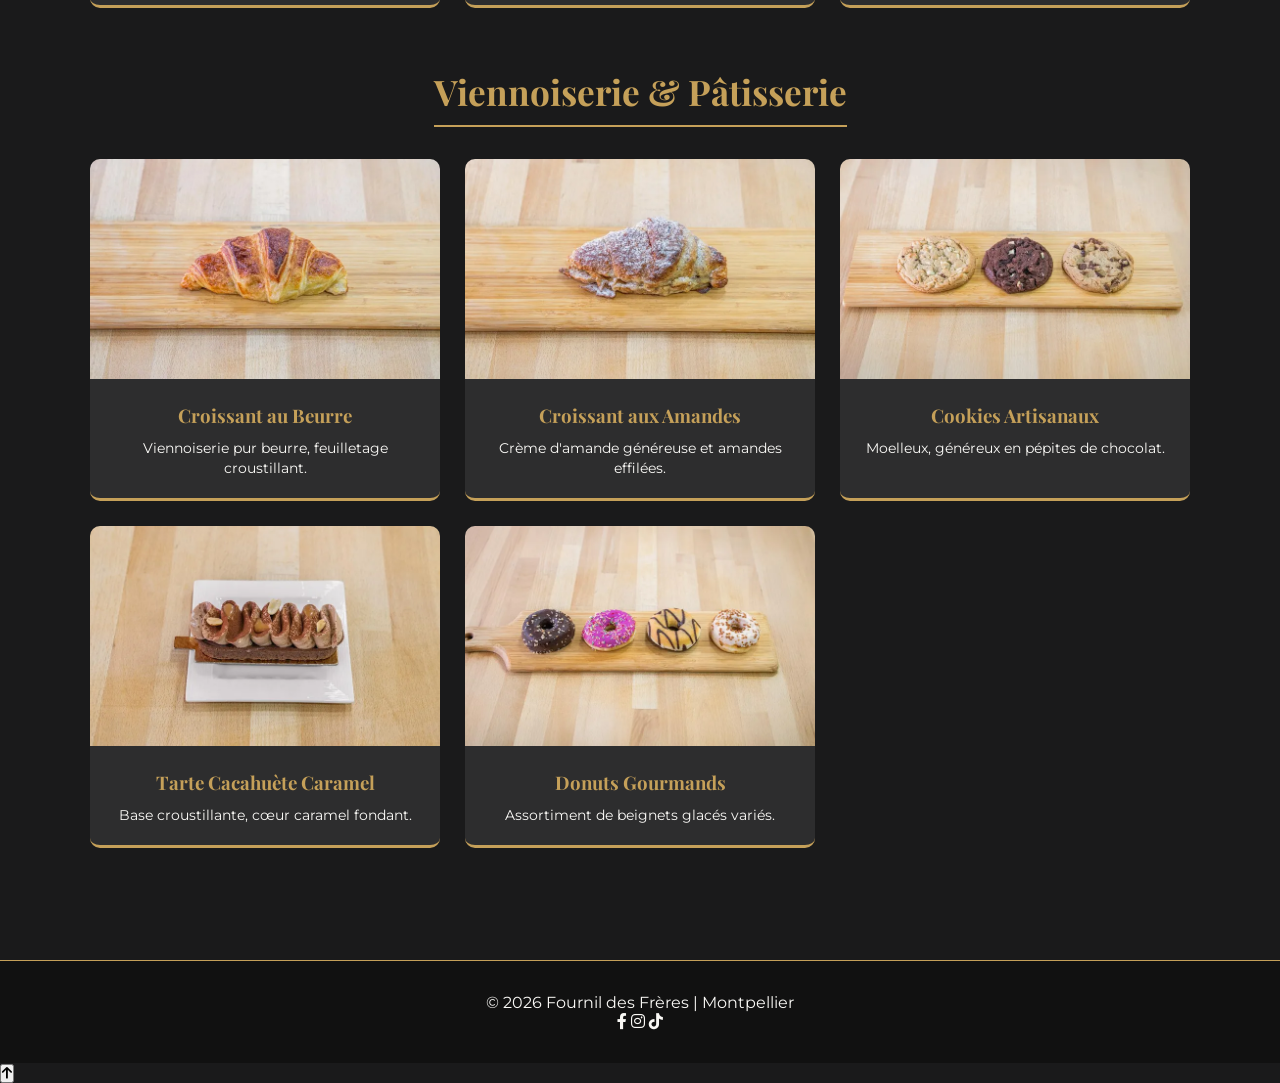
==== commit d9f806b4: "fix: carte produits" ====
--- a/produits.html
+++ b/produits.html
@@ -8,12 +8,18 @@
     <link rel="icon" type="image/jpeg" href="logo-fdf.jpg">
     <link rel="stylesheet" href="style.css">
     <link href="https://fonts.googleapis.com/css2?family=Montserrat:wght@400;700&family=Playfair+Display:ital,wght@0,700;1,700&display=swap" rel="stylesheet">
+    <link rel="stylesheet" href="https://cdnjs.cloudflare.com/ajax/libs/font-awesome/6.0.0/css/all.min.css">
 </head>
 <body>
 
+    <div id="loader"><img src="logo-fdf.jpg" alt="Chargement" class="loader-logo"></div>
+    <div id="scroll-progress-bar"></div>
+
     <header id="header">
-        <div class="header-flex">
+        <div class="container header-flex">
             <a href="index.html"><img src="logo-fdf.jpg" alt="Logo Fournil des Frères" class="logo"></a>
+            
+            <div class="menu-toggle" id="mobile-menu"><i class="fas fa-bars"></i></div>
             
             <nav class="desktop-nav">
                 <ul id="nav-list">
@@ -28,25 +34,32 @@
         </div>
     </header>
 
+    <div class="mobile-tab-bar">
+        <a href="index.html#accueil"><i class="fas fa-home"></i><span>Accueil</span></a>
+        <a href="produits.html" style="color:var(--or);"><i class="fas fa-bread-slice"></i><span>Produits</span></a>
+        <a href="index.html#avis"><i class="fas fa-star"></i><span>Avis</span></a>
+        <a href="index.html#contact"><i class="fas fa-map-marker-alt"></i><span>Accès</span></a>
+    </div>
+
     <main class="container section">
         
-        <h2 class="title">Nos Trompe-l'œil Signatures</h2>
+        <h2 class="title reveal">Nos Trompe-l'œil Signatures</h2>
         <div class="product-grid">
-            <article class="product-card">
+            <article class="product-card reveal">
                 <img src="trompe-loeil-citron-patisserie-fine.webp" alt="Trompe l'oeil Citron" loading="lazy">
                 <div class="product-info">
                     <h3>Trompe l'œil Citron</h3>
                     <p>Un visuel saisissant pour un cœur aux citrons jaunes et verts intense.</p>
                 </div>
             </article>
-            <article class="product-card">
+            <article class="product-card reveal">
                 <img src="trompe-loeil-coco-passion.webp" alt="Trompe l'oeil Coco Passion" loading="lazy">
                 <div class="product-info">
                     <h3>Trompe l'œil Coco Passion</h3>
                     <p>Mousse noix de coco onctueuse et insert coulant aux fruits de la passion.</p>
                 </div>
             </article>
-            <article class="product-card">
+            <article class="product-card reveal">
                 <img src="trompe-loeil-feve-tonka.webp" alt="Trompe l'oeil Fève de Tonka" loading="lazy">
                 <div class="product-info">
                     <h3>Trompe l'œil Fève de Tonka</h3>
@@ -55,60 +68,69 @@
             </article>
         </div>
 
-        <h2 class="title" style="margin-top: 60px;">Le Côté Salé & Snacking</h2>
+        <h2 class="title reveal" style="margin-top: 60px;">Le Côté Salé & Snacking</h2>
         <div class="product-grid">
-            <article class="product-card">
+            <article class="product-card reveal">
                 <img src="sandwich-poulet-curry-graines.webp" alt="Sandwich Poulet Curry" loading="lazy">
                 <div class="product-info"><h3>Le Poulet Curry</h3><p>Baguette aux graines, poulet curry, concombre.</p></div>
             </article>
-            <article class="product-card">
+            <article class="product-card reveal">
                 <img src="sandwich-saumon-fume-graines.webp" alt="Sandwich Saumon" loading="lazy">
                 <div class="product-info"><h3>Le Nordique Saumon</h3><p>Saumon fumé, fromage frais aux herbes.</p></div>
             </article>
-            <article class="product-card">
+            <article class="product-card reveal">
                 <img src="sandwich-thon-crudites-baguette.webp" alt="Sandwich Thon" loading="lazy">
                 <div class="product-info"><h3>Le Classique Thon</h3><p>Baguette tradition, thon émietté, crudités.</p></div>
             </article>
-            <article class="product-card">
+            <article class="product-card reveal">
                 <img src="wrap-poulet-crudites.webp" alt="Wrap Poulet" loading="lazy">
                 <div class="product-info"><h3>Wrap Poulet Frais</h3><p>Galette de blé, poulet émincé, sauce césar.</p></div>
             </article>
-            <article class="product-card">
+            <article class="product-card reveal">
                 <img src="croque-monsieur-maison.webp" alt="Croque-Monsieur" loading="lazy">
                 <div class="product-info"><h3>Croque-Monsieur Maison</h3><p>Pain de mie, jambon, emmental gratiné.</p></div>
             </article>
-            <article class="product-card">
+            <article class="product-card reveal">
                 <img src="part-pizza-artisanale-poivrons.webp" alt="Pizza Poivrons" loading="lazy">
                 <div class="product-info"><h3>Pizza Poivrons</h3><p>Pâte boulangère, poivrons et mozzarella.</p></div>
             </article>
         </div>
 
-        <h2 class="title" style="margin-top: 60px;">Viennoiserie & Pâtisserie</h2>
+        <h2 class="title reveal" style="margin-top: 60px;">Viennoiserie & Pâtisserie</h2>
         <div class="product-grid">
-            <article class="product-card">
+            <article class="product-card reveal">
                 <img src="croissant-beurre-frais-artisan.webp" alt="Croissant" loading="lazy">
                 <div class="product-info"><h3>Croissant au Beurre</h3><p>Viennoiserie pur beurre, feuilletage croustillant.</p></div>
             </article>
-            <article class="product-card">
+            <article class="product-card reveal">
                 <img src="croissant-aux-amandes.webp" alt="Croissant Amandes" loading="lazy">
                 <div class="product-info"><h3>Croissant aux Amandes</h3><p>Crème d'amande généreuse et amandes effilées.</p></div>
             </article>
-            <article class="product-card">
+            <article class="product-card reveal">
                 <img src="cookies-artisanaux-chocolat.webp" alt="Cookies" loading="lazy">
                 <div class="product-info"><h3>Cookies Artisanaux</h3><p>Moelleux, généreux en pépites de chocolat.</p></div>
             </article>
-            <article class="product-card">
+            <article class="product-card reveal">
                 <img src="tartelette-cacahuete-caramel.webp" alt="Tartelette Cacahuète Caramel" loading="lazy">
                 <div class="product-info"><h3>Tarte Cacahuète Caramel</h3><p>Base croustillante, cœur caramel fondant.</p></div>
             </article>
-            <article class="product-card">
+            <article class="product-card reveal">
                 <img src="assortiment-donuts-gourmands.webp" alt="Donuts" loading="lazy">
                 <div class="product-info"><h3>Donuts Gourmands</h3><p>Assortiment de beignets glacés variés.</p></div>
             </article>
         </div>
     </main>
 
-    <footer><p>© 2026 Fournil des Frères | Montpellier</p></footer>
+    <footer>
+        <p>© 2026 Fournil des Frères | Montpellier</p>
+        <div class="footer-socials">
+            <a href="https://www.facebook.com/Fournil-Des-Freres-107066511878900" target="_blank" class="social-circle-footer"><i class="fab fa-facebook-f"></i></a>
+            <a href="https://www.instagram.com/fournildesfreres34" target="_blank" class="social-circle-footer"><i class="fab fa-instagram"></i></a>
+            <a href="https://www.tiktok.com/@fournildesfreres" target="_blank" class="social-circle-footer"><i class="fab fa-tiktok"></i></a>
+        </div>
+    </footer>
+    
+    <button id="backToTop"><i class="fas fa-arrow-up"></i></button>
     <script src="script.js"></script>
 </body>
 </html>
--- a/style.css
+++ b/style.css
@@ -44,7 +44,7 @@
 .section { padding: 4rem 0; }
 
 /* =========================================
-   HEADER FLEXBOX
+   HEADER & NAVIGATION
    ========================================= */
 header { 
     background: rgba(26,26,27,0.98); 
@@ -64,6 +64,13 @@
     padding: 0 20px;
 }
 
+.logo { 
+    height: 60px; 
+    transition: var(--transition); 
+    border-radius: 50%;
+}
+.logo:hover { transform: scale(1.1); }
+
 #nav-list { 
     display: flex; 
     gap: 25px; 
@@ -73,7 +80,6 @@
     font-weight: bold; 
     font-size: 0.9rem; 
 }
-
 #nav-list a:hover { color: var(--or); }
 
 /* =========================================
@@ -122,9 +128,79 @@
 
 .product-card:hover { transform: translateY(-5px); box-shadow: 0 10px 20px rgba(0,0,0,0.5); }
 .product-card img { width: 100%; height: 220px; object-fit: cover; }
-.product-info { padding: 20px; }
+.product-info { padding: 20px; text-align: center; }
 .product-info h3 { color: var(--or); margin-bottom: 10px; font-family: 'Playfair Display', serif; }
 .product-info p { font-size: 0.9rem; line-height: 1.4; }
 
-/* FOOTER */
-footer { text-align: center; padding: 2rem 0; border-top: 1px solid var(--or); margin-top: 3rem; background: #111; }
+/* =========================================
+   FOOTER
+   ========================================= */
+footer { 
+    text-align: center; 
+    padding: 2rem 0; 
+    border-top: 1px solid var(--or); 
+    margin-top: 3rem; 
+    background: #111; 
+}
+
+/* =========================================
+   RESPONSIVE & ANIMATIONS
+   ========================================= */
+
+/* État initial pour l'animation d'apparition */
+.reveal {
+    opacity: 0;
+    transform: translateY(30px);
+    transition: 1.2s all ease;
+}
+.reveal.active {
+    opacity: 1;
+    transform: translateY(0);
+}
+
+/* Style de la FAQ Accordéon */
+.faq-item .faq-answer {
+    max-height: 0;
+    overflow: hidden;
+    transition: max-height 0.3s ease-out;
+    background: rgba(197, 160, 89, 0.05);
+}
+.faq-item.open .faq-answer {
+    max-height: 200px; /* Taille arbitraire pour l'animation */
+    padding: 15px;
+}
+.faq-item.open .faq-question i {
+    transform: rotate(180deg);
+}
+
+/* MOBILE FIRST : Styles pour petits écrans */
+@media (max-width: 991px) {
+    .desktop-nav { display: none; } /* On cache la nav classique */
+    
+    #nav-list.active {
+        display: flex !important;
+        flex-direction: column;
+        position: absolute;
+        top: 70px;
+        left: 0;
+        width: 100%;
+        background: var(--noir);
+        padding: 20px;
+        border-bottom: 2px solid var(--or);
+        z-index: 1000;
+    }
+    
+    .hero h1 { font-size: 2.2rem; }
+}
+
+/* Styles des badges de statut */
+.status-badge {
+    display: inline-block;
+    padding: 6px 15px;
+    border-radius: 20px;
+    font-size: 0.7rem;
+    font-weight: bold;
+    margin-bottom: 10px;
+}
+.open { background: #27ae60; color: white; }
+.closed { background: #c0392b; color: white; }
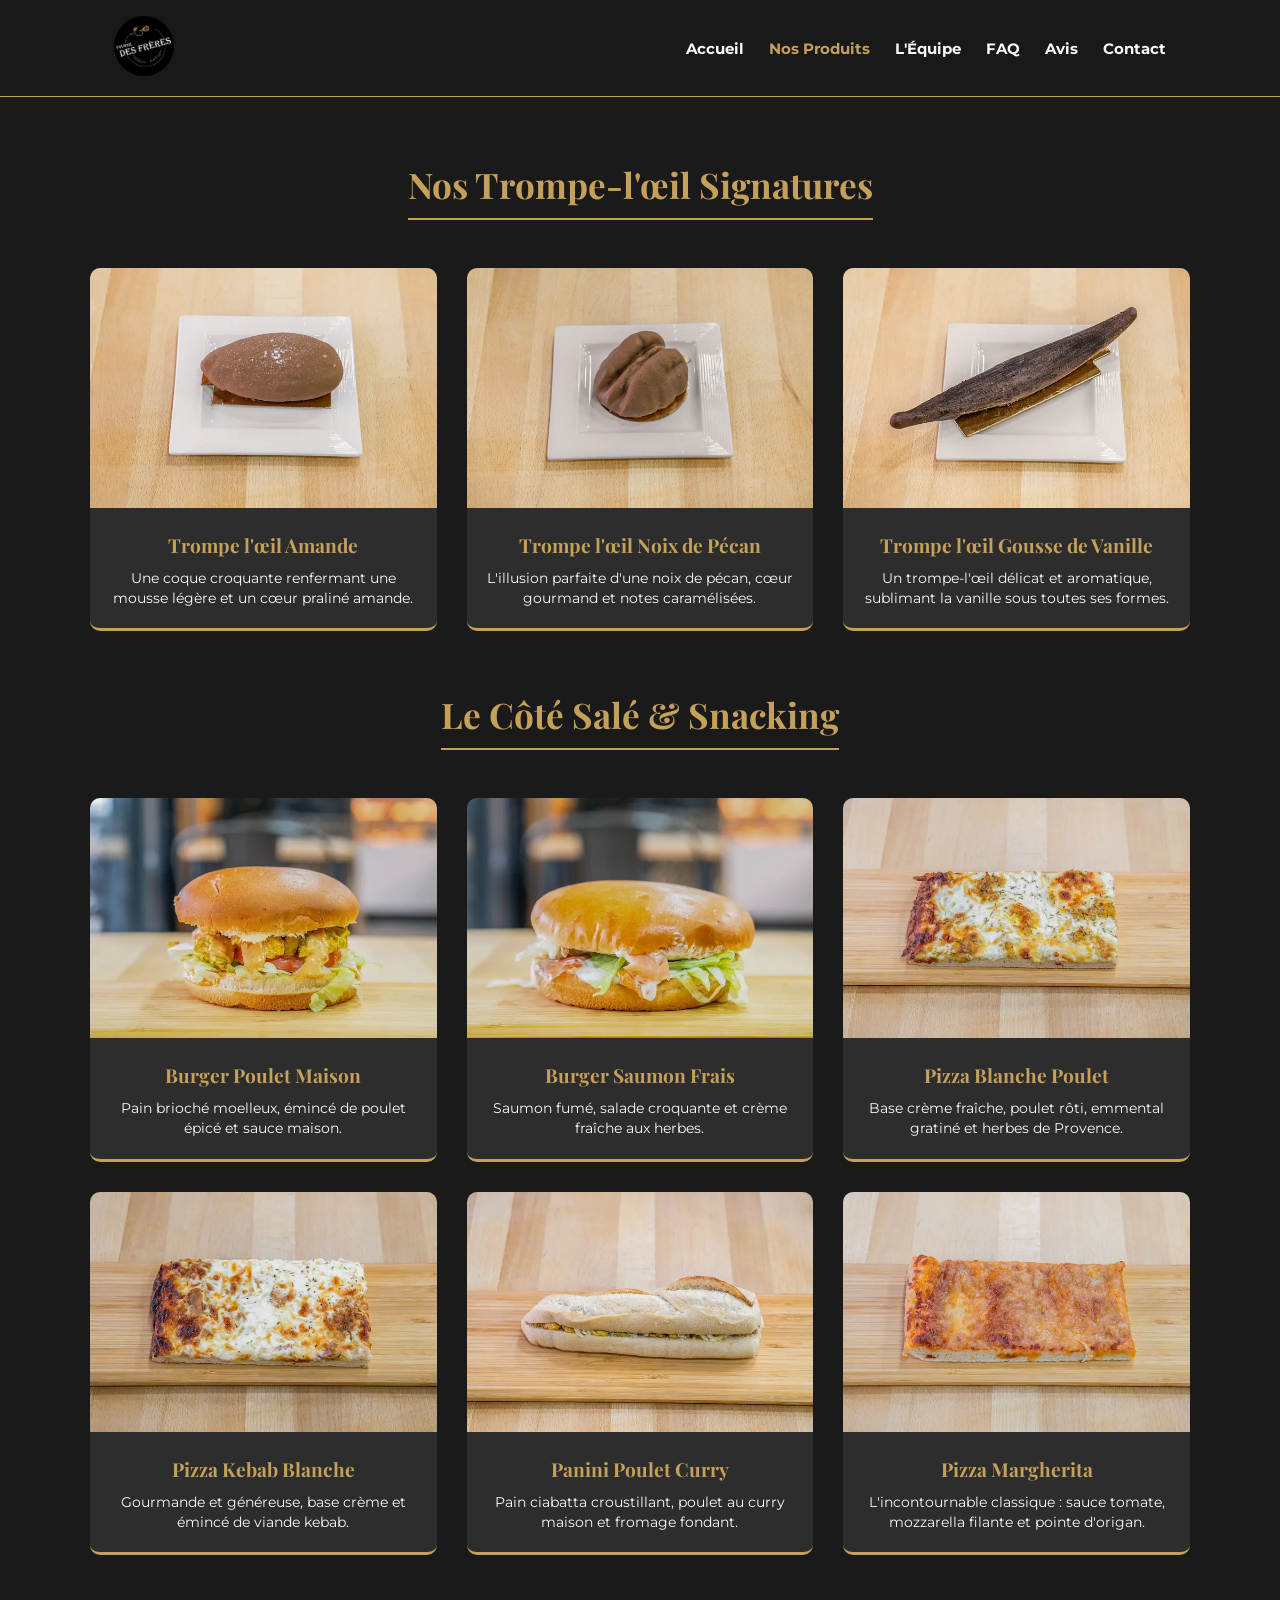
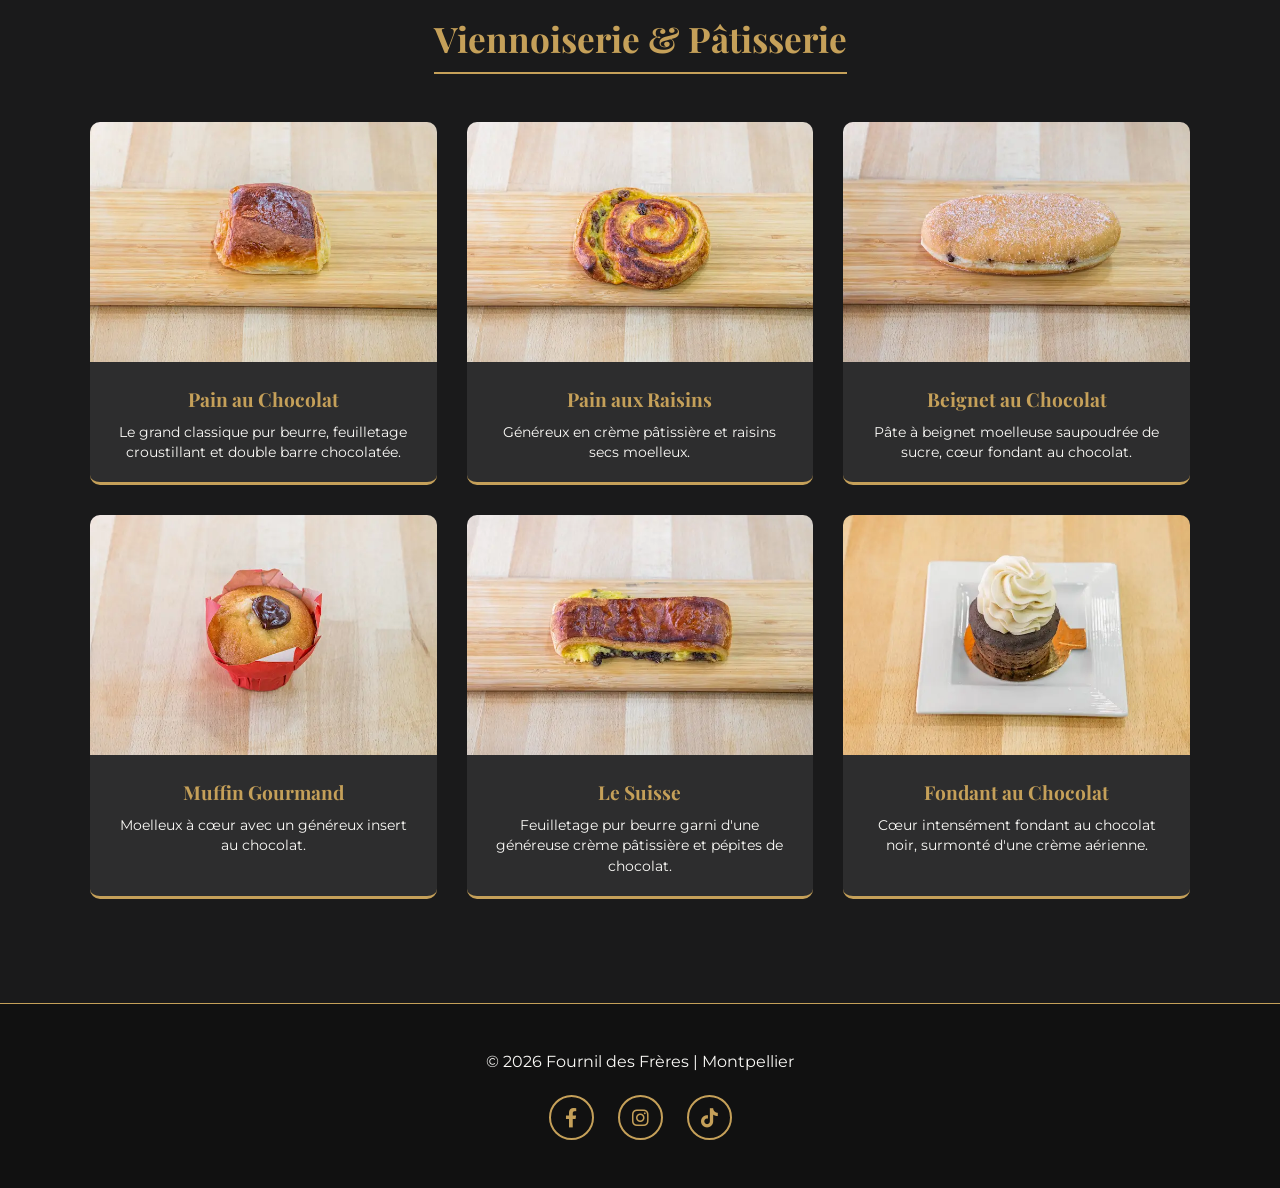
==== commit 3f9c24c0: "feat: intégration de la bannière devanture et du catalogue complet des 14 produits en WebP" ====
--- a/produits.html
+++ b/produits.html
@@ -46,24 +46,24 @@
         <h2 class="title reveal">Nos Trompe-l'œil Signatures</h2>
         <div class="product-grid">
             <article class="product-card reveal">
-                <img src="trompe-loeil-citron-patisserie-fine.webp" alt="Trompe l'oeil Citron" loading="lazy">
+                <img src="FournilDesFrères_trompe-loeil_Amande.webp" alt="Trompe l'œil Amande" loading="lazy">
                 <div class="product-info">
-                    <h3>Trompe l'œil Citron</h3>
-                    <p>Un visuel saisissant pour un cœur aux citrons jaunes et verts intense.</p>
+                    <h3>Trompe l'œil Amande</h3>
+                    <p>Une coque croquante renfermant une mousse légère et un cœur praliné amande.</p>
                 </div>
             </article>
             <article class="product-card reveal">
-                <img src="trompe-loeil-coco-passion.webp" alt="Trompe l'oeil Coco Passion" loading="lazy">
+                <img src="FournilDesFrères_trompe-loeilNoixDePécan.webp" alt="Trompe l'œil Noix de Pécan" loading="lazy">
                 <div class="product-info">
-                    <h3>Trompe l'œil Coco Passion</h3>
-                    <p>Mousse noix de coco onctueuse et insert coulant aux fruits de la passion.</p>
+                    <h3>Trompe l'œil Noix de Pécan</h3>
+                    <p>L'illusion parfaite d'une noix de pécan, cœur gourmand et notes caramélisées.</p>
                 </div>
             </article>
             <article class="product-card reveal">
-                <img src="trompe-loeil-feve-tonka.webp" alt="Trompe l'oeil Fève de Tonka" loading="lazy">
+                <img src="FournilDesFrères_trompe-loeil_GousseDeVanille.webp" alt="Trompe l'œil Gousse de Vanille" loading="lazy">
                 <div class="product-info">
-                    <h3>Trompe l'œil Fève de Tonka</h3>
-                    <p>Un dessert d'exception aux notes chaudes et vanillées de la fève de tonka.</p>
+                    <h3>Trompe l'œil Gousse de Vanille</h3>
+                    <p>Un trompe-l'œil délicat et aromatique, sublimant la vanille sous toutes ses formes.</p>
                 </div>
             </article>
         </div>
@@ -71,52 +71,92 @@
         <h2 class="title reveal" style="margin-top: 60px;">Le Côté Salé & Snacking</h2>
         <div class="product-grid">
             <article class="product-card reveal">
-                <img src="sandwich-poulet-curry-graines.webp" alt="Sandwich Poulet Curry" loading="lazy">
-                <div class="product-info"><h3>Le Poulet Curry</h3><p>Baguette aux graines, poulet curry, concombre.</p></div>
+                <img src="FournilDesFrères_BurgerPoulet.webp" alt="Burger Poulet Maison" loading="lazy">
+                <div class="product-info">
+                    <h3>Burger Poulet Maison</h3>
+                    <p>Pain brioché moelleux, émincé de poulet épicé et sauce maison.</p>
+                </div>
             </article>
             <article class="product-card reveal">
-                <img src="sandwich-saumon-fume-graines.webp" alt="Sandwich Saumon" loading="lazy">
-                <div class="product-info"><h3>Le Nordique Saumon</h3><p>Saumon fumé, fromage frais aux herbes.</p></div>
+                <img src="FournilDesFrères_BurgerSaumon.webp" alt="Burger Saumon Frais" loading="lazy">
+                <div class="product-info">
+                    <h3>Burger Saumon Frais</h3>
+                    <p>Saumon fumé, salade croquante et crème fraîche aux herbes.</p>
+                </div>
             </article>
             <article class="product-card reveal">
-                <img src="sandwich-thon-crudites-baguette.webp" alt="Sandwich Thon" loading="lazy">
-                <div class="product-info"><h3>Le Classique Thon</h3><p>Baguette tradition, thon émietté, crudités.</p></div>
+                <img src="FournilDesFrères_Pizza_BlanchePoulet.webp" alt="Pizza Blanche Poulet" loading="lazy">
+                <div class="product-info">
+                    <h3>Pizza Blanche Poulet</h3>
+                    <p>Base crème fraîche, poulet rôti, emmental gratiné et herbes de Provence.</p>
+                </div>
             </article>
             <article class="product-card reveal">
-                <img src="wrap-poulet-crudites.webp" alt="Wrap Poulet" loading="lazy">
-                <div class="product-info"><h3>Wrap Poulet Frais</h3><p>Galette de blé, poulet émincé, sauce césar.</p></div>
+                <img src="FournilDesFrères_PizzaKebabBlanche.webp" alt="Pizza Kebab Blanche" loading="lazy">
+                <div class="product-info">
+                    <h3>Pizza Kebab Blanche</h3>
+                    <p>Gourmande et généreuse, base crème et émincé de viande kebab.</p>
+                </div>
             </article>
             <article class="product-card reveal">
-                <img src="croque-monsieur-maison.webp" alt="Croque-Monsieur" loading="lazy">
-                <div class="product-info"><h3>Croque-Monsieur Maison</h3><p>Pain de mie, jambon, emmental gratiné.</p></div>
+                <img src="FournilDesFrères_Panini.webp" alt="Panini Poulet Curry" loading="lazy">
+                <div class="product-info">
+                    <h3>Panini Poulet Curry</h3>
+                    <p>Pain ciabatta croustillant, poulet au curry maison et fromage fondant.</p>
+                </div>
             </article>
             <article class="product-card reveal">
-                <img src="part-pizza-artisanale-poivrons.webp" alt="Pizza Poivrons" loading="lazy">
-                <div class="product-info"><h3>Pizza Poivrons</h3><p>Pâte boulangère, poivrons et mozzarella.</p></div>
+                <img src="FournilDesFrères_Pizza_Mergherita.webp" alt="Pizza Margherita" loading="lazy">
+                <div class="product-info">
+                    <h3>Pizza Margherita</h3>
+                    <p>L'incontournable classique : sauce tomate, mozzarella filante et pointe d'origan.</p>
+                </div>
             </article>
         </div>
 
         <h2 class="title reveal" style="margin-top: 60px;">Viennoiserie & Pâtisserie</h2>
         <div class="product-grid">
             <article class="product-card reveal">
-                <img src="croissant-beurre-frais-artisan.webp" alt="Croissant" loading="lazy">
-                <div class="product-info"><h3>Croissant au Beurre</h3><p>Viennoiserie pur beurre, feuilletage croustillant.</p></div>
+                <img src="FournilDesFrères_PainAuChocolat.webp" alt="Pain au Chocolat" loading="lazy">
+                <div class="product-info">
+                    <h3>Pain au Chocolat</h3>
+                    <p>Le grand classique pur beurre, feuilletage croustillant et double barre chocolatée.</p>
+                </div>
             </article>
             <article class="product-card reveal">
-                <img src="croissant-aux-amandes.webp" alt="Croissant Amandes" loading="lazy">
-                <div class="product-info"><h3>Croissant aux Amandes</h3><p>Crème d'amande généreuse et amandes effilées.</p></div>
+                <img src="FournilDesFrères_PainAuxRaisains.webp" alt="Pain aux Raisins" loading="lazy">
+                <div class="product-info">
+                    <h3>Pain aux Raisins</h3>
+                    <p>Généreux en crème pâtissière et raisins secs moelleux.</p>
+                </div>
             </article>
             <article class="product-card reveal">
-                <img src="cookies-artisanaux-chocolat.webp" alt="Cookies" loading="lazy">
-                <div class="product-info"><h3>Cookies Artisanaux</h3><p>Moelleux, généreux en pépites de chocolat.</p></div>
+                <img src="FournilDesFrères_Beignet.webp" alt="Beignet Chocolat" loading="lazy">
+                <div class="product-info">
+                    <h3>Beignet au Chocolat</h3>
+                    <p>Pâte à beignet moelleuse saupoudrée de sucre, cœur fondant au chocolat.</p>
+                </div>
             </article>
             <article class="product-card reveal">
-                <img src="tartelette-cacahuete-caramel.webp" alt="Tartelette Cacahuète Caramel" loading="lazy">
-                <div class="product-info"><h3>Tarte Cacahuète Caramel</h3><p>Base croustillante, cœur caramel fondant.</p></div>
+                <img src="FournilDesFrères_Muffin.webp" alt="Muffin Gourmand" loading="lazy">
+                <div class="product-info">
+                    <h3>Muffin Gourmand</h3>
+                    <p>Moelleux à cœur avec un généreux insert au chocolat.</p>
+                </div>
             </article>
             <article class="product-card reveal">
-                <img src="assortiment-donuts-gourmands.webp" alt="Donuts" loading="lazy">
-                <div class="product-info"><h3>Donuts Gourmands</h3><p>Assortiment de beignets glacés variés.</p></div>
+                <img src="FournilDesFrères_LeSuisse.webp" alt="Le Suisse" loading="lazy">
+                <div class="product-info">
+                    <h3>Le Suisse</h3>
+                    <p>Feuilletage pur beurre garni d'une généreuse crème pâtissière et pépites de chocolat.</p>
+                </div>
+            </article>
+            <article class="product-card reveal">
+                <img src="FournilDesFrères_FondantAuChocolat.webp" alt="Fondant au Chocolat" loading="lazy">
+                <div class="product-info">
+                    <h3>Fondant au Chocolat</h3>
+                    <p>Cœur intensément fondant au chocolat noir, surmonté d'une crème aérienne.</p>
+                </div>
             </article>
         </div>
     </main>
--- a/style.css
+++ b/style.css
@@ -1,5 +1,5 @@
 /* =========================================
-   VARIABLES & BASE
+   1. VARIABLES & RESET
    ========================================= */
 :root {
     --noir: #1A1A1B;
@@ -16,191 +16,202 @@
     background: var(--noir); 
     color: var(--creme); 
     font-family: 'Montserrat', sans-serif; 
+    overflow-x: hidden; 
 }
 
 a { color: inherit; text-decoration: none; transition: var(--transition); }
 ul { list-style: none; }
 
 /* =========================================
-   TYPOGRAPHIE & TITRES
-   ========================================= */
-.logo-text, h2, .title { 
-    color: var(--or); 
-    font-family: 'Playfair Display', serif;
-}
+   2. ÉLÉMENTS GLOBAUX & TITRES
+   ========================================= */
+.container { max-width: 1100px; margin: auto; padding: 0 1.5rem; }
+.section { padding: 4rem 0; }
 
 .title { 
     text-align: center; 
+    color: var(--or); 
+    font-family: 'Playfair Display', serif; 
     font-size: 2.2rem; 
-    margin-bottom: 2rem; 
+    margin: 0 auto 3rem auto; 
     border-bottom: 2px solid var(--or); 
     display: table; 
-    margin-left: auto; 
-    margin-right: auto; 
     padding-bottom: 10px; 
 }
 
-.container { max-width: 1100px; margin: auto; padding: 0 1.5rem; }
-.section { padding: 4rem 0; }
-
-/* =========================================
-   HEADER & NAVIGATION
-   ========================================= */
-header { 
-    background: rgba(26,26,27,0.98); 
-    padding: 1rem 0; 
-    border-bottom: 1px solid var(--or); 
-    position: sticky; 
-    top: 0; 
-    z-index: 1000; 
-}
-
-.header-flex { 
-    display: flex; 
-    justify-content: space-between; 
-    align-items: center; 
-    max-width: 1100px; 
-    margin: 0 auto; 
-    padding: 0 20px;
-}
-
-.logo { 
-    height: 60px; 
-    transition: var(--transition); 
-    border-radius: 50%;
-}
-.logo:hover { transform: scale(1.1); }
-
-#nav-list { 
-    display: flex; 
-    gap: 25px; 
-}
-
-#nav-list a { 
-    font-weight: bold; 
-    font-size: 0.9rem; 
-}
-#nav-list a:hover { color: var(--or); }
-
-/* =========================================
-   HERO SECTION
-   ========================================= */
-.hero { 
-    height: 75vh; 
-    background: linear-gradient(rgba(0,0,0,0.6), rgba(0,0,0,0.6)), url('https://images.unsplash.com/photo-1509440159596-0249088772ff?q=80&w=2072'); 
-    background-size: cover; 
-    background-position: center; 
-    display: flex; 
-    flex-direction: column; 
-    align-items: center; 
-    justify-content: center; 
-    text-align: center; 
-}
-
-.hero h2 { font-size: 3rem; margin-bottom: 15px; }
-
-.btn-gold-hero { 
-    display: inline-block; 
-    background: var(--or); 
-    color: var(--noir); 
-    padding: 1rem 2.5rem; 
-    font-weight: bold; 
-    border-radius: 5px; 
-}
-.btn-gold-hero:hover { background: white; transform: translateY(-3px); }
-
-/* =========================================
-   GRILLE PRODUITS
-   ========================================= */
-.product-grid { 
-    display: grid; 
-    grid-template-columns: repeat(auto-fill, minmax(280px, 1fr)); 
-    gap: 25px; 
-}
-
-.product-card { 
-    background: var(--gris); 
-    border-radius: 10px; 
-    overflow: hidden; 
-    border-bottom: 3px solid var(--or); 
-    transition: var(--transition); 
-}
-
-.product-card:hover { transform: translateY(-5px); box-shadow: 0 10px 20px rgba(0,0,0,0.5); }
-.product-card img { width: 100%; height: 220px; object-fit: cover; }
-.product-info { padding: 20px; text-align: center; }
-.product-info h3 { color: var(--or); margin-bottom: 10px; font-family: 'Playfair Display', serif; }
-.product-info p { font-size: 0.9rem; line-height: 1.4; }
-
-/* =========================================
-   FOOTER
-   ========================================= */
-footer { 
-    text-align: center; 
-    padding: 2rem 0; 
-    border-top: 1px solid var(--or); 
-    margin-top: 3rem; 
-    background: #111; 
-}
-
-/* =========================================
-   RESPONSIVE & ANIMATIONS
-   ========================================= */
-
-/* État initial pour l'animation d'apparition */
-.reveal {
-    opacity: 0;
-    transform: translateY(30px);
-    transition: 1.2s all ease;
-}
-.reveal.active {
-    opacity: 1;
-    transform: translateY(0);
-}
-
-/* Style de la FAQ Accordéon */
-.faq-item .faq-answer {
-    max-height: 0;
-    overflow: hidden;
-    transition: max-height 0.3s ease-out;
-    background: rgba(197, 160, 89, 0.05);
-}
-.faq-item.open .faq-answer {
-    max-height: 200px; /* Taille arbitraire pour l'animation */
-    padding: 15px;
-}
-.faq-item.open .faq-question i {
-    transform: rotate(180deg);
-}
-
-/* MOBILE FIRST : Styles pour petits écrans */
-@media (max-width: 991px) {
-    .desktop-nav { display: none; } /* On cache la nav classique */
-    
-    #nav-list.active {
-        display: flex !important;
-        flex-direction: column;
-        position: absolute;
-        top: 70px;
-        left: 0;
-        width: 100%;
-        background: var(--noir);
-        padding: 20px;
-        border-bottom: 2px solid var(--or);
-        z-index: 1000;
-    }
-    
-    .hero h1 { font-size: 2.2rem; }
-}
-
-/* Styles des badges de statut */
-.status-badge {
-    display: inline-block;
-    padding: 6px 15px;
-    border-radius: 20px;
-    font-size: 0.7rem;
-    font-weight: bold;
-    margin-bottom: 10px;
-}
+/* =========================================
+   3. COMPOSANTS (Boutons, Badges, Loader)
+   ========================================= */
+#loader {
+    position: fixed; top: 0; left: 0; width: 100vw; height: 100vh;
+    background-color: var(--noir); display: flex; justify-content: center; align-items: center;
+    z-index: 9999; transition: opacity 0.6s ease, visibility 0.6s ease;
+}
+.loader-logo { width: 120px; border-radius: 50%; animation: pulse 1.5s infinite; }
+@keyframes pulse { 
+    0% { transform: scale(0.9); box-shadow: 0 0 0 0 rgba(197, 160, 89, 0.7); } 
+    70% { transform: scale(1.1); box-shadow: 0 0 0 15px rgba(197, 160, 89, 0); } 
+    100% { transform: scale(0.9); box-shadow: 0 0 0 0 rgba(197, 160, 89, 0); } 
+}
+
+#scroll-progress-bar { position: fixed; top: 0; left: 0; width: 0%; height: 4px; background-color: var(--or); z-index: 10000; transition: width 0.1s ease; }
+
+.status-badge { display: inline-block; padding: 6px 15px; border-radius: 20px; font-weight: bold; margin-bottom: 1.5rem; font-size: 0.8rem; letter-spacing: 1px; }
 .open { background: #27ae60; color: white; }
 .closed { background: #c0392b; color: white; }
+
+.btn-gold-hero { display: inline-block; background: var(--or); color: var(--noir); padding: 1rem 2.5rem; font-weight: bold; border-radius: 5px; margin-top: 1.5rem; transition: var(--transition); }
+.btn-gold-hero:hover { transform: translateY(-5px); background: white; }
+
+.btn-gold { background: var(--or); color: var(--noir); border: none; padding: 1rem; width: 100%; font-weight: bold; cursor: pointer; transition: var(--transition); border-radius: 5px;}
+.btn-gold:hover { background: white; }
+
+/* Animations JS */
+.reveal { opacity: 0; transform: translateY(30px); transition: 1.2s all ease; }
+.reveal.active { opacity: 1; transform: translateY(0); }
+
+/* =========================================
+   ANIMATIONS AU SCROLL REVEAL
+   ========================================= */
+
+/* État initial : l'élément est transparent et légèrement descendu */
+.reveal { 
+    opacity: 0; 
+    transform: translateY(30px); 
+    transition: 1.2s all ease; /* Animation fluide de 1.2 secondes */
+}
+
+/* État final (ajouté par le JavaScript quand on scrolle) : l'élément apparaît à sa place */
+.reveal.active { 
+    opacity: 1; 
+    transform: translateY(0); 
+}
+
+/* =========================================
+   ANIMATION DE LA FAQ
+   ========================================= */
+.faq-answer { 
+    display: none; /* Caché par défaut */
+    padding: 1.2rem; 
+    background: #1A1A1B; 
+    border-top: 1px solid var(--or); 
+    line-height: 1.6; 
+    animation: fade-in 0.3s ease-in-out; /* Petite animation d'apparition */
+}
+
+@keyframes fade-in {
+    from { opacity: 0; transform: translateY(-10px); }
+    to { opacity: 1; transform: translateY(0); }
+}
+
+/* =========================================
+   4. STRUCTURE COMMUNE (Mobile First)
+   ========================================= */
+
+/* HEADER */
+header { background: rgba(26,26,27,0.98); padding: 1rem 0; border-bottom: 1px solid var(--or); position: sticky; top: 0; z-index: 1000; }
+.header-flex { display: flex; justify-content: space-between; align-items: center; }
+.logo { height: 60px; transition: var(--transition); border-radius: 50%; }
+.logo:hover { transform: scale(1.1); }
+
+/* HERO SECTION */
+.hero { height: 80vh; background: linear-gradient(rgba(0,0,0,0.6), rgba(0,0,0,0.6)), url('https://images.unsplash.com/photo-1509440159596-0249088772ff?q=80&w=2072'); background-size: cover; background-position: center; display: flex; align-items: center; justify-content: center; text-align: center; }
+.hero h1, .hero h2 { font-size: 2.5rem; font-family: 'Playfair Display', serif; color: var(--or); text-shadow: 2px 2px 4px rgba(0,0,0,0.8); }
+.social-hero a { color: var(--or); font-size: 2rem; margin: 20px 15px; display: inline-block; transition: var(--transition); }
+.social-hero a:hover { transform: translateY(-8px) scale(1.1); color: white; }
+
+/* GRILLES PRODUITS ET CONTACT (S'adapte automatiquement) */
+.product-grid { display: grid; grid-template-columns: repeat(auto-fill, minmax(280px, 1fr)); gap: 30px; }
+.contact-wrapper { display: grid; grid-template-columns: repeat(auto-fit, minmax(320px, 1fr)); gap: 3rem; align-items: start; }
+
+/* CARTES PRODUITS */
+.product-card { background: var(--gris); border-radius: 10px; overflow: hidden; transition: var(--transition); border-bottom: 3px solid var(--or); }
+.product-card:hover { transform: translateY(-5px); box-shadow: 0 10px 20px rgba(0,0,0,0.5); }
+.product-card img { width: 100%; height: 240px; object-fit: cover; }
+.product-info { padding: 20px; text-align: center; }
+.product-info h3 { color: var(--or); font-size: 1.2rem; margin-bottom: 10px; font-family: 'Playfair Display', serif; }
+.product-info p { font-size: 0.9rem; line-height: 1.4; }
+
+/* CARTE AVIS GOOGLE */
+.google-review-card { background: #ffffff; color: #333; max-width: 600px; margin: 0 auto; padding: 25px; border-radius: 12px; box-shadow: 0 4px 15px rgba(0,0,0,0.2); }
+.reviewer-info { display: flex; align-items: center; gap: 15px; position: relative; margin-bottom: 15px; }
+.reviewer-info .avatar { background-color: #fbbc04; color: white; width: 45px; height: 45px; border-radius: 50%; display: flex; justify-content: center; align-items: center; font-weight: bold; font-size: 1.2rem; }
+.reviewer-info .date { font-size: 0.8rem; color: #777; }
+.google-logo { position: absolute; right: 0; top: 0; }
+.google-review-card .stars i { color: #fbbc04; font-size: 1rem; margin-bottom: 10px; }
+.review-text { font-style: italic; margin-bottom: 20px; font-size: 1rem; }
+
+/* FAQ */
+.faq-container { max-width: 800px; margin: auto; }
+.faq-item { border: 1px solid var(--or); margin-bottom: 15px; border-radius: 8px; overflow: hidden; }
+.faq-question { padding: 1.2rem; cursor: pointer; display: flex; justify-content: space-between; align-items: center; font-weight: bold; color: var(--or); background: #111; transition: var(--transition); }
+.faq-question:hover { background: rgba(197, 160, 89, 0.1); }
+.faq-answer { display: none; padding: 1.2rem; background: #1A1A1B; border-top: 1px solid var(--or); line-height: 1.6; }
+
+/* FORMULAIRE & PDF */
+.contact-form h3, .contact-map h3 { color: var(--or); font-family: 'Playfair Display', serif; font-size: 1.8rem; margin-bottom: 1.5rem; text-align: center; }
+.contact-form input, .contact-form textarea { width: 100%; padding: 1rem; margin-bottom: 1rem; background: #111; border: 1px solid var(--or); color: white; border-radius: 5px; font-family: inherit; }
+.contact-form textarea { height: 120px; resize: vertical; }
+.file-upload-wrapper { margin-bottom: 1.5rem; }
+#file-upload { display: none; }
+.custom-file-upload { display: inline-block; padding: 12px; cursor: pointer; border: 1px dashed var(--or); color: var(--or); border-radius: 5px; font-weight: bold; transition: var(--transition); width: 100%; text-align: center; }
+.custom-file-upload:hover { background: rgba(197, 160, 89, 0.1); }
+#file-name-display { display: block; margin-top: 8px; font-size: 0.8rem; color: #aaa; text-align: center; }
+.btn-gps { display: flex; align-items: center; justify-content: center; background: #34495e; color: white; padding: 1rem; border-radius: 8px; font-weight: bold; margin: 1rem 0; transition: var(--transition); }
+.btn-gps:hover { background: var(--or); color: var(--noir); }
+
+/* FOOTER */
+footer { text-align: center; padding: 3rem 0; border-top: 1px solid var(--or); margin-top: 40px; background: #111; }
+.footer-socials { display: flex; justify-content: center; gap: 1.5rem; margin-top: 1.5rem; }
+.social-circle-footer { display: flex; align-items: center; justify-content: center; width: 45px; height: 45px; border: 2px solid var(--or); border-radius: 50%; transition: var(--transition); color: var(--or); font-size: 1.2rem; }
+.social-circle-footer:hover { background: var(--or); color: var(--noir); transform: rotate(360deg); }
+
+/* BOUTON REMONTER */
+#backToTop { position: fixed; bottom: 85px; right: 20px; background: var(--or); border: none; padding: 15px; border-radius: 50%; cursor: pointer; display: none; color: var(--noir); z-index: 1000; transition: var(--transition); font-size: 1.2rem; box-shadow: 0 4px 10px rgba(0,0,0,0.5); }
+#backToTop:hover { transform: scale(1.1); background: white; }
+
+
+/* =========================================
+   5. COMPORTEMENT MOBILE (Par défaut)
+   ========================================= */
+body { padding-bottom: 65px; } /* Espace pour la barre mobile en bas */
+
+.desktop-nav { display: none; } /* Cache le menu PC */
+
+/* Style du menu déroulant mobile (quand on clique sur le burger) */
+#nav-list.active { display: flex; flex-direction: column; position: absolute; top: 100%; left: 0; width: 100%; background: var(--noir); padding: 2rem; border-bottom: 2px solid var(--or); text-align: center; }
+#nav-list.active li { margin: 1rem 0; font-weight: bold; font-size: 1.2rem; }
+
+.menu-toggle { display: block; color: var(--or); font-size: 1.8rem; cursor: pointer; margin-left: auto; }
+
+/* Barre de navigation fixée en bas */
+.mobile-tab-bar { position: fixed; bottom: 0; left: 0; width: 100%; height: 65px; background: #111; border-top: 1px solid var(--or); display: flex; justify-content: space-around; align-items: center; z-index: 2000; }
+.mobile-tab-bar a { display: flex; flex-direction: column; align-items: center; font-size: 0.7rem; color: white; }
+.mobile-tab-bar a i { font-size: 1.4rem; color: var(--or); margin-bottom: 2px; }
+
+
+/* =========================================
+   6. VERSION PC (Écrans larges uniquement)
+   ========================================= */
+@media (min-width: 992px) {
+    /* 1. On annule les comportements mobile */
+    body { padding-bottom: 0; }
+    .mobile-tab-bar { display: none !important; }
+    .menu-toggle { display: none !important; }
+    
+    /* 2. On affiche le menu PC normal */
+    .desktop-nav { display: block; }
+    #nav-list { display: flex; flex-direction: row; position: static; background: transparent; padding: 0; gap: 25px; border: none; }
+    #nav-list li { margin: 0; }
+    #nav-list a { color: var(--creme); font-weight: bold; font-size: 0.95rem; position: relative; }
+    #nav-list a:hover { color: var(--or); }
+    
+    /* Petit effet de soulignement sympa sur PC */
+    #nav-list a::after { content: ''; position: absolute; width: 0; height: 2px; bottom: -5px; left: 0; background: var(--or); transition: 0.3s; }
+    #nav-list a:hover::after { width: 100%; }
+    
+    /* 3. On ajuste les tailles pour PC */
+    .hero h1, .hero h2 { font-size: 4.5rem; }
+    #backToTop { bottom: 30px; }
+    .contact-map, .contact-form h3 { text-align: left; }
+}
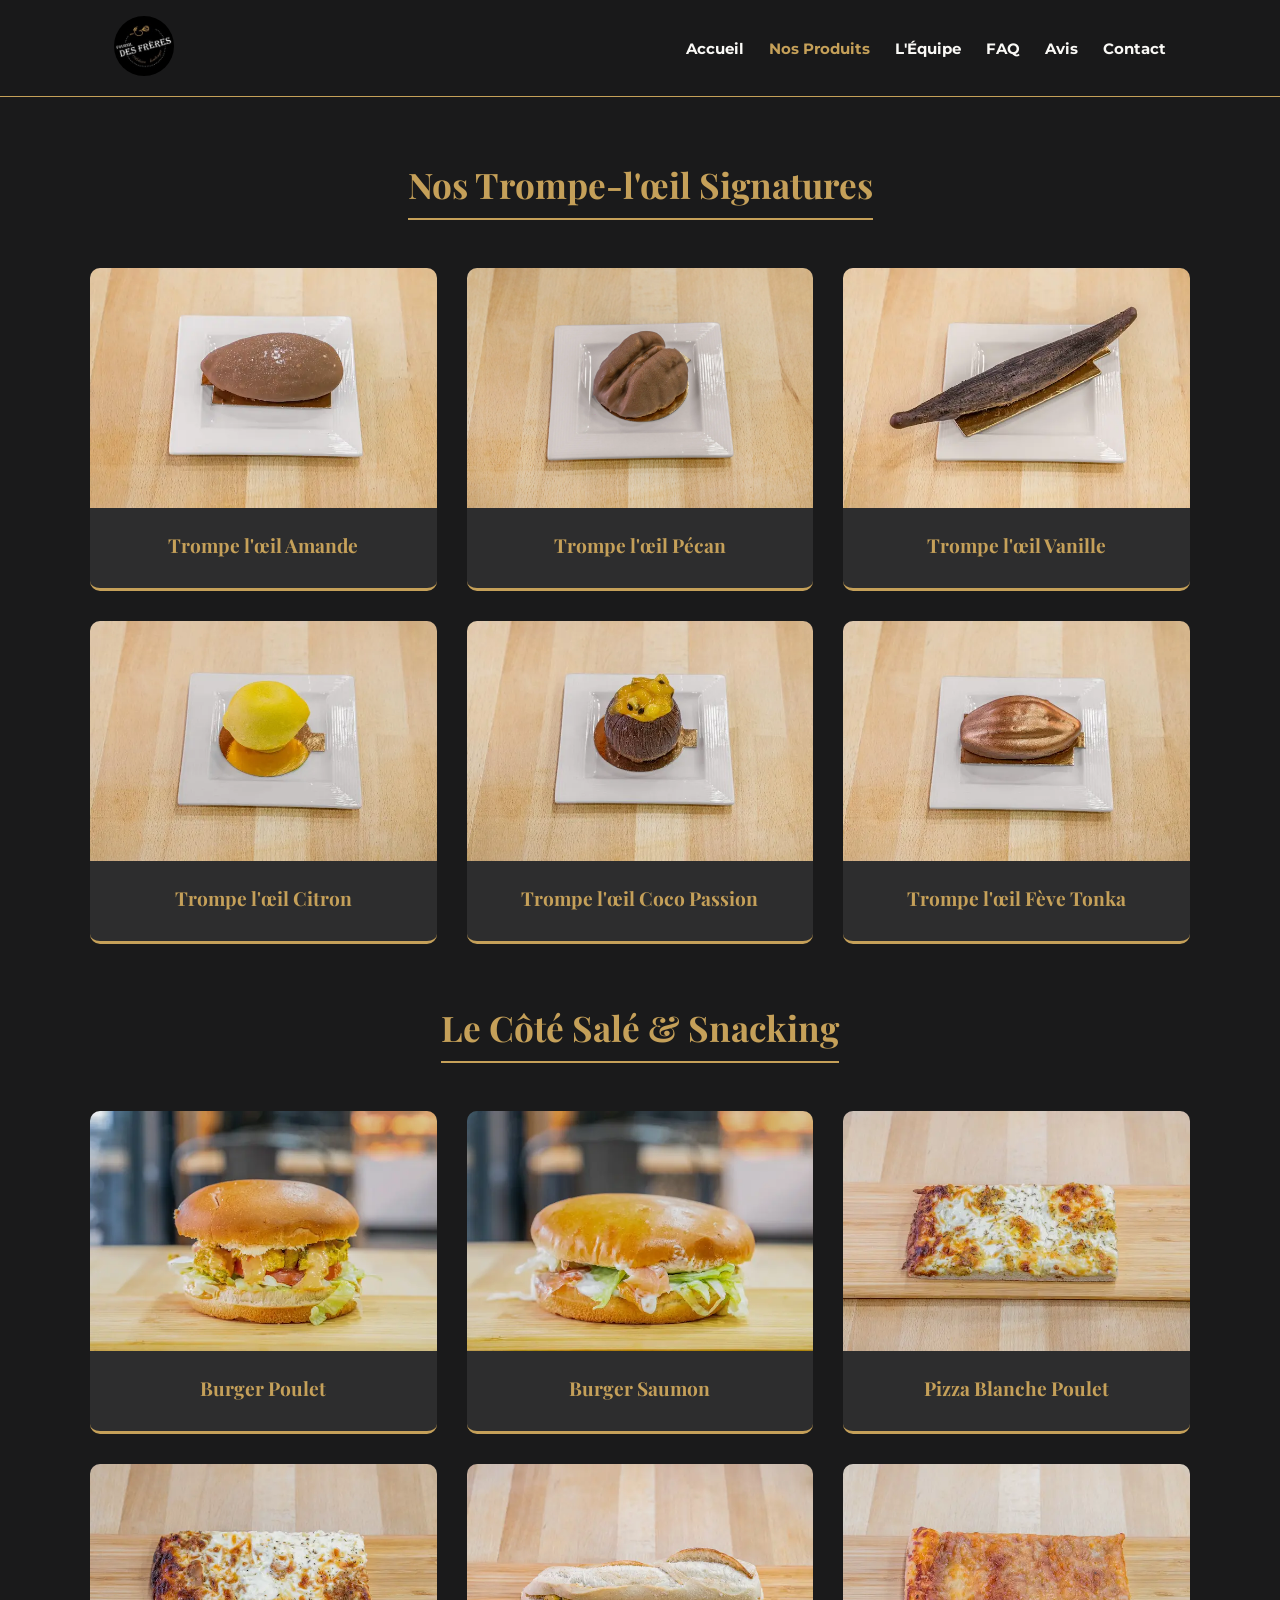
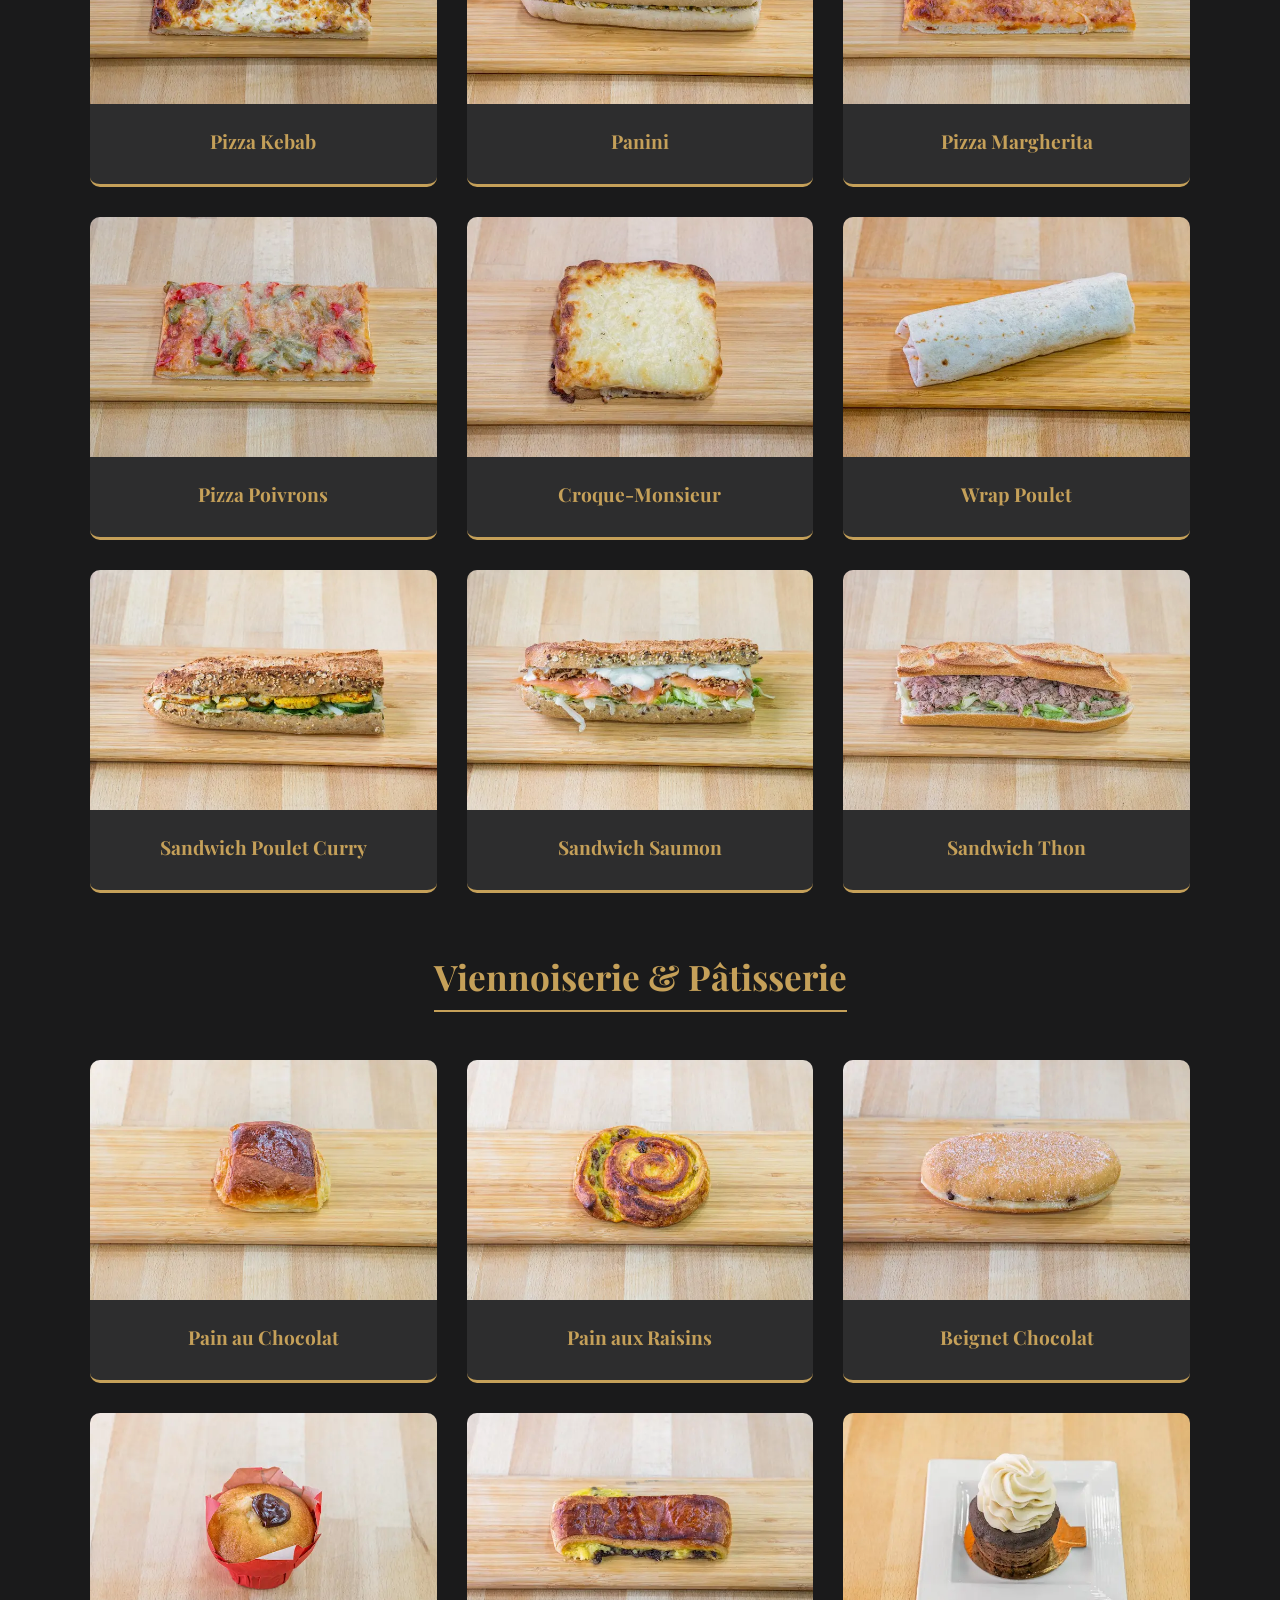
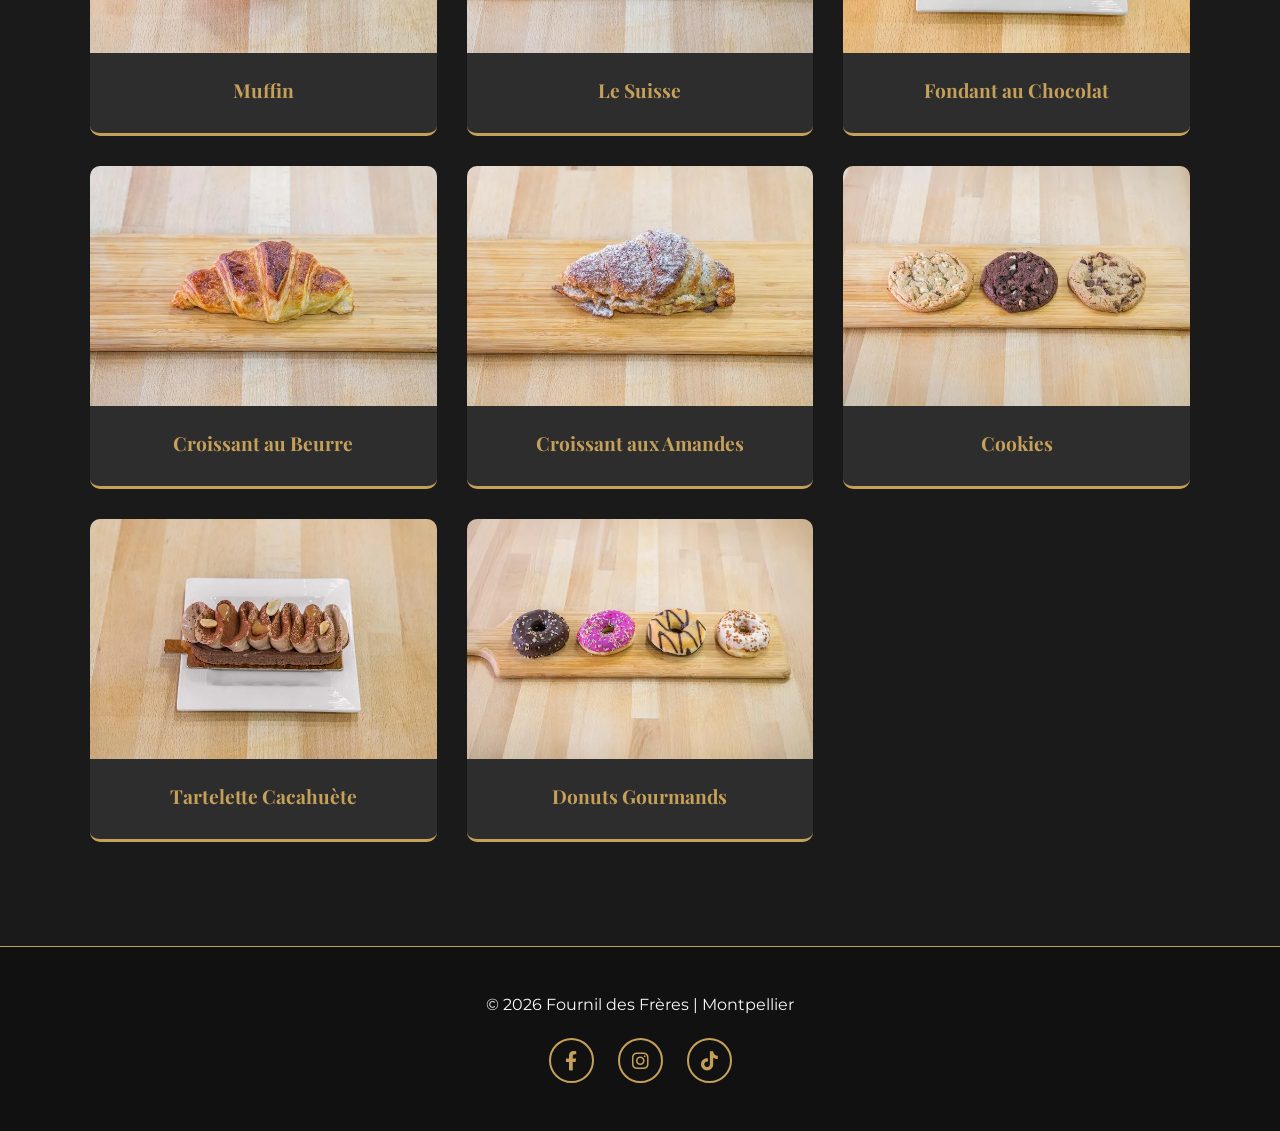
==== commit 007c1152: "fix: produits" ====
--- a/produits.html
+++ b/produits.html
@@ -4,7 +4,6 @@
     <meta charset="UTF-8">
     <meta name="viewport" content="width=device-width, initial-scale=1.0">
     <title>Nos Produits | Fournil des Frères</title>
-    
     <link rel="icon" type="image/jpeg" href="logo-fdf.jpg">
     <link rel="stylesheet" href="style.css">
     <link href="https://fonts.googleapis.com/css2?family=Montserrat:wght@400;700&family=Playfair+Display:ital,wght@0,700;1,700&display=swap" rel="stylesheet">
@@ -18,9 +17,7 @@
     <header id="header">
         <div class="container header-flex">
             <a href="index.html"><img src="logo-fdf.jpg" alt="Logo Fournil des Frères" class="logo"></a>
-            
             <div class="menu-toggle" id="mobile-menu"><i class="fas fa-bars"></i></div>
-            
             <nav class="desktop-nav">
                 <ul id="nav-list">
                     <li><a href="index.html#accueil">Accueil</a></li>
@@ -45,119 +42,43 @@
         
         <h2 class="title reveal">Nos Trompe-l'œil Signatures</h2>
         <div class="product-grid">
-            <article class="product-card reveal">
-                <img src="FournilDesFrères_trompe-loeil_Amande.webp" alt="Trompe l'œil Amande" loading="lazy">
-                <div class="product-info">
-                    <h3>Trompe l'œil Amande</h3>
-                    <p>Une coque croquante renfermant une mousse légère et un cœur praliné amande.</p>
-                </div>
-            </article>
-            <article class="product-card reveal">
-                <img src="FournilDesFrères_trompe-loeilNoixDePécan.webp" alt="Trompe l'œil Noix de Pécan" loading="lazy">
-                <div class="product-info">
-                    <h3>Trompe l'œil Noix de Pécan</h3>
-                    <p>L'illusion parfaite d'une noix de pécan, cœur gourmand et notes caramélisées.</p>
-                </div>
-            </article>
-            <article class="product-card reveal">
-                <img src="FournilDesFrères_trompe-loeil_GousseDeVanille.webp" alt="Trompe l'œil Gousse de Vanille" loading="lazy">
-                <div class="product-info">
-                    <h3>Trompe l'œil Gousse de Vanille</h3>
-                    <p>Un trompe-l'œil délicat et aromatique, sublimant la vanille sous toutes ses formes.</p>
-                </div>
-            </article>
+            <article class="product-card reveal"><img src="FournilDesFrères_trompe-loeil_Amande.webp" loading="lazy"><div class="product-info"><h3>Trompe l'œil Amande</h3></div></article>
+            <article class="product-card reveal"><img src="FournilDesFrères_trompe-loeilNoixDePécan.webp" loading="lazy"><div class="product-info"><h3>Trompe l'œil Pécan</h3></div></article>
+            <article class="product-card reveal"><img src="FournilDesFrères_trompe-loeil_GousseDeVanille.webp" loading="lazy"><div class="product-info"><h3>Trompe l'œil Vanille</h3></div></article>
+            <article class="product-card reveal"><img src="trompe-loeil-citron-patisserie-fine.webp" loading="lazy"><div class="product-info"><h3>Trompe l'œil Citron</h3></div></article>
+            <article class="product-card reveal"><img src="trompe-loeil-coco-passion.webp" loading="lazy"><div class="product-info"><h3>Trompe l'œil Coco Passion</h3></div></article>
+            <article class="product-card reveal"><img src="trompe-loeil-feve-tonka.webp" loading="lazy"><div class="product-info"><h3>Trompe l'œil Fève Tonka</h3></div></article>
         </div>
 
         <h2 class="title reveal" style="margin-top: 60px;">Le Côté Salé & Snacking</h2>
         <div class="product-grid">
-            <article class="product-card reveal">
-                <img src="FournilDesFrères_BurgerPoulet.webp" alt="Burger Poulet Maison" loading="lazy">
-                <div class="product-info">
-                    <h3>Burger Poulet Maison</h3>
-                    <p>Pain brioché moelleux, émincé de poulet épicé et sauce maison.</p>
-                </div>
-            </article>
-            <article class="product-card reveal">
-                <img src="FournilDesFrères_BurgerSaumon.webp" alt="Burger Saumon Frais" loading="lazy">
-                <div class="product-info">
-                    <h3>Burger Saumon Frais</h3>
-                    <p>Saumon fumé, salade croquante et crème fraîche aux herbes.</p>
-                </div>
-            </article>
-            <article class="product-card reveal">
-                <img src="FournilDesFrères_Pizza_BlanchePoulet.webp" alt="Pizza Blanche Poulet" loading="lazy">
-                <div class="product-info">
-                    <h3>Pizza Blanche Poulet</h3>
-                    <p>Base crème fraîche, poulet rôti, emmental gratiné et herbes de Provence.</p>
-                </div>
-            </article>
-            <article class="product-card reveal">
-                <img src="FournilDesFrères_PizzaKebabBlanche.webp" alt="Pizza Kebab Blanche" loading="lazy">
-                <div class="product-info">
-                    <h3>Pizza Kebab Blanche</h3>
-                    <p>Gourmande et généreuse, base crème et émincé de viande kebab.</p>
-                </div>
-            </article>
-            <article class="product-card reveal">
-                <img src="FournilDesFrères_Panini.webp" alt="Panini Poulet Curry" loading="lazy">
-                <div class="product-info">
-                    <h3>Panini Poulet Curry</h3>
-                    <p>Pain ciabatta croustillant, poulet au curry maison et fromage fondant.</p>
-                </div>
-            </article>
-            <article class="product-card reveal">
-                <img src="FournilDesFrères_Pizza_Mergherita.webp" alt="Pizza Margherita" loading="lazy">
-                <div class="product-info">
-                    <h3>Pizza Margherita</h3>
-                    <p>L'incontournable classique : sauce tomate, mozzarella filante et pointe d'origan.</p>
-                </div>
-            </article>
+            <article class="product-card reveal"><img src="FournilDesFrères_BurgerPoulet.webp" loading="lazy"><div class="product-info"><h3>Burger Poulet</h3></div></article>
+            <article class="product-card reveal"><img src="FournilDesFrères_BurgerSaumon.webp" loading="lazy"><div class="product-info"><h3>Burger Saumon</h3></div></article>
+            <article class="product-card reveal"><img src="FournilDesFrères_Pizza_BlanchePoulet.webp" loading="lazy"><div class="product-info"><h3>Pizza Blanche Poulet</h3></div></article>
+            <article class="product-card reveal"><img src="FournilDesFrères_PizzaKebabBlanche.webp" loading="lazy"><div class="product-info"><h3>Pizza Kebab</h3></div></article>
+            <article class="product-card reveal"><img src="FournilDesFrères_Panini.webp" loading="lazy"><div class="product-info"><h3>Panini</h3></div></article>
+            <article class="product-card reveal"><img src="FournilDesFrères_Pizza_Mergherita.webp" loading="lazy"><div class="product-info"><h3>Pizza Margherita</h3></div></article>
+            <article class="product-card reveal"><img src="part-pizza-artisanale-poivrons.webp" loading="lazy"><div class="product-info"><h3>Pizza Poivrons</h3></div></article>
+            <article class="product-card reveal"><img src="croque-monsieur-maison.webp" loading="lazy"><div class="product-info"><h3>Croque-Monsieur</h3></div></article>
+            <article class="product-card reveal"><img src="wrap-poulet-crudites.webp" loading="lazy"><div class="product-info"><h3>Wrap Poulet</h3></div></article>
+            <article class="product-card reveal"><img src="sandwich-poulet-curry-graines.webp" loading="lazy"><div class="product-info"><h3>Sandwich Poulet Curry</h3></div></article>
+            <article class="product-card reveal"><img src="sandwich-saumon-fume-graines.webp" loading="lazy"><div class="product-info"><h3>Sandwich Saumon</h3></div></article>
+            <article class="product-card reveal"><img src="sandwich-thon-crudites-baguette.webp" loading="lazy"><div class="product-info"><h3>Sandwich Thon</h3></div></article>
         </div>
 
         <h2 class="title reveal" style="margin-top: 60px;">Viennoiserie & Pâtisserie</h2>
         <div class="product-grid">
-            <article class="product-card reveal">
-                <img src="FournilDesFrères_PainAuChocolat.webp" alt="Pain au Chocolat" loading="lazy">
-                <div class="product-info">
-                    <h3>Pain au Chocolat</h3>
-                    <p>Le grand classique pur beurre, feuilletage croustillant et double barre chocolatée.</p>
-                </div>
-            </article>
-            <article class="product-card reveal">
-                <img src="FournilDesFrères_PainAuxRaisains.webp" alt="Pain aux Raisins" loading="lazy">
-                <div class="product-info">
-                    <h3>Pain aux Raisins</h3>
-                    <p>Généreux en crème pâtissière et raisins secs moelleux.</p>
-                </div>
-            </article>
-            <article class="product-card reveal">
-                <img src="FournilDesFrères_Beignet.webp" alt="Beignet Chocolat" loading="lazy">
-                <div class="product-info">
-                    <h3>Beignet au Chocolat</h3>
-                    <p>Pâte à beignet moelleuse saupoudrée de sucre, cœur fondant au chocolat.</p>
-                </div>
-            </article>
-            <article class="product-card reveal">
-                <img src="FournilDesFrères_Muffin.webp" alt="Muffin Gourmand" loading="lazy">
-                <div class="product-info">
-                    <h3>Muffin Gourmand</h3>
-                    <p>Moelleux à cœur avec un généreux insert au chocolat.</p>
-                </div>
-            </article>
-            <article class="product-card reveal">
-                <img src="FournilDesFrères_LeSuisse.webp" alt="Le Suisse" loading="lazy">
-                <div class="product-info">
-                    <h3>Le Suisse</h3>
-                    <p>Feuilletage pur beurre garni d'une généreuse crème pâtissière et pépites de chocolat.</p>
-                </div>
-            </article>
-            <article class="product-card reveal">
-                <img src="FournilDesFrères_FondantAuChocolat.webp" alt="Fondant au Chocolat" loading="lazy">
-                <div class="product-info">
-                    <h3>Fondant au Chocolat</h3>
-                    <p>Cœur intensément fondant au chocolat noir, surmonté d'une crème aérienne.</p>
-                </div>
-            </article>
+            <article class="product-card reveal"><img src="FournilDesFrères_PainAuChocolat.webp" loading="lazy"><div class="product-info"><h3>Pain au Chocolat</h3></div></article>
+            <article class="product-card reveal"><img src="FournilDesFrères_PainAuxRaisains.webp" loading="lazy"><div class="product-info"><h3>Pain aux Raisins</h3></div></article>
+            <article class="product-card reveal"><img src="FournilDesFrères_Beignet.webp" loading="lazy"><div class="product-info"><h3>Beignet Chocolat</h3></div></article>
+            <article class="product-card reveal"><img src="FournilDesFrères_Muffin.webp" loading="lazy"><div class="product-info"><h3>Muffin</h3></div></article>
+            <article class="product-card reveal"><img src="FournilDesFrères_LeSuisse.webp" loading="lazy"><div class="product-info"><h3>Le Suisse</h3></div></article>
+            <article class="product-card reveal"><img src="FournilDesFrères_FondantAuChocolat.webp" loading="lazy"><div class="product-info"><h3>Fondant au Chocolat</h3></div></article>
+            <article class="product-card reveal"><img src="croissant-beurre-frais-artisan.webp" loading="lazy"><div class="product-info"><h3>Croissant au Beurre</h3></div></article>
+            <article class="product-card reveal"><img src="croissant-aux-amandes.webp" loading="lazy"><div class="product-info"><h3>Croissant aux Amandes</h3></div></article>
+            <article class="product-card reveal"><img src="cookies-artisanaux-chocolat.webp" loading="lazy"><div class="product-info"><h3>Cookies</h3></div></article>
+            <article class="product-card reveal"><img src="tartelette-cacahuete-caramel.webp" loading="lazy"><div class="product-info"><h3>Tartelette Cacahuète</h3></div></article>
+            <article class="product-card reveal"><img src="assortiment-donuts-gourmands.webp" loading="lazy"><div class="product-info"><h3>Donuts Gourmands</h3></div></article>
         </div>
     </main>
 
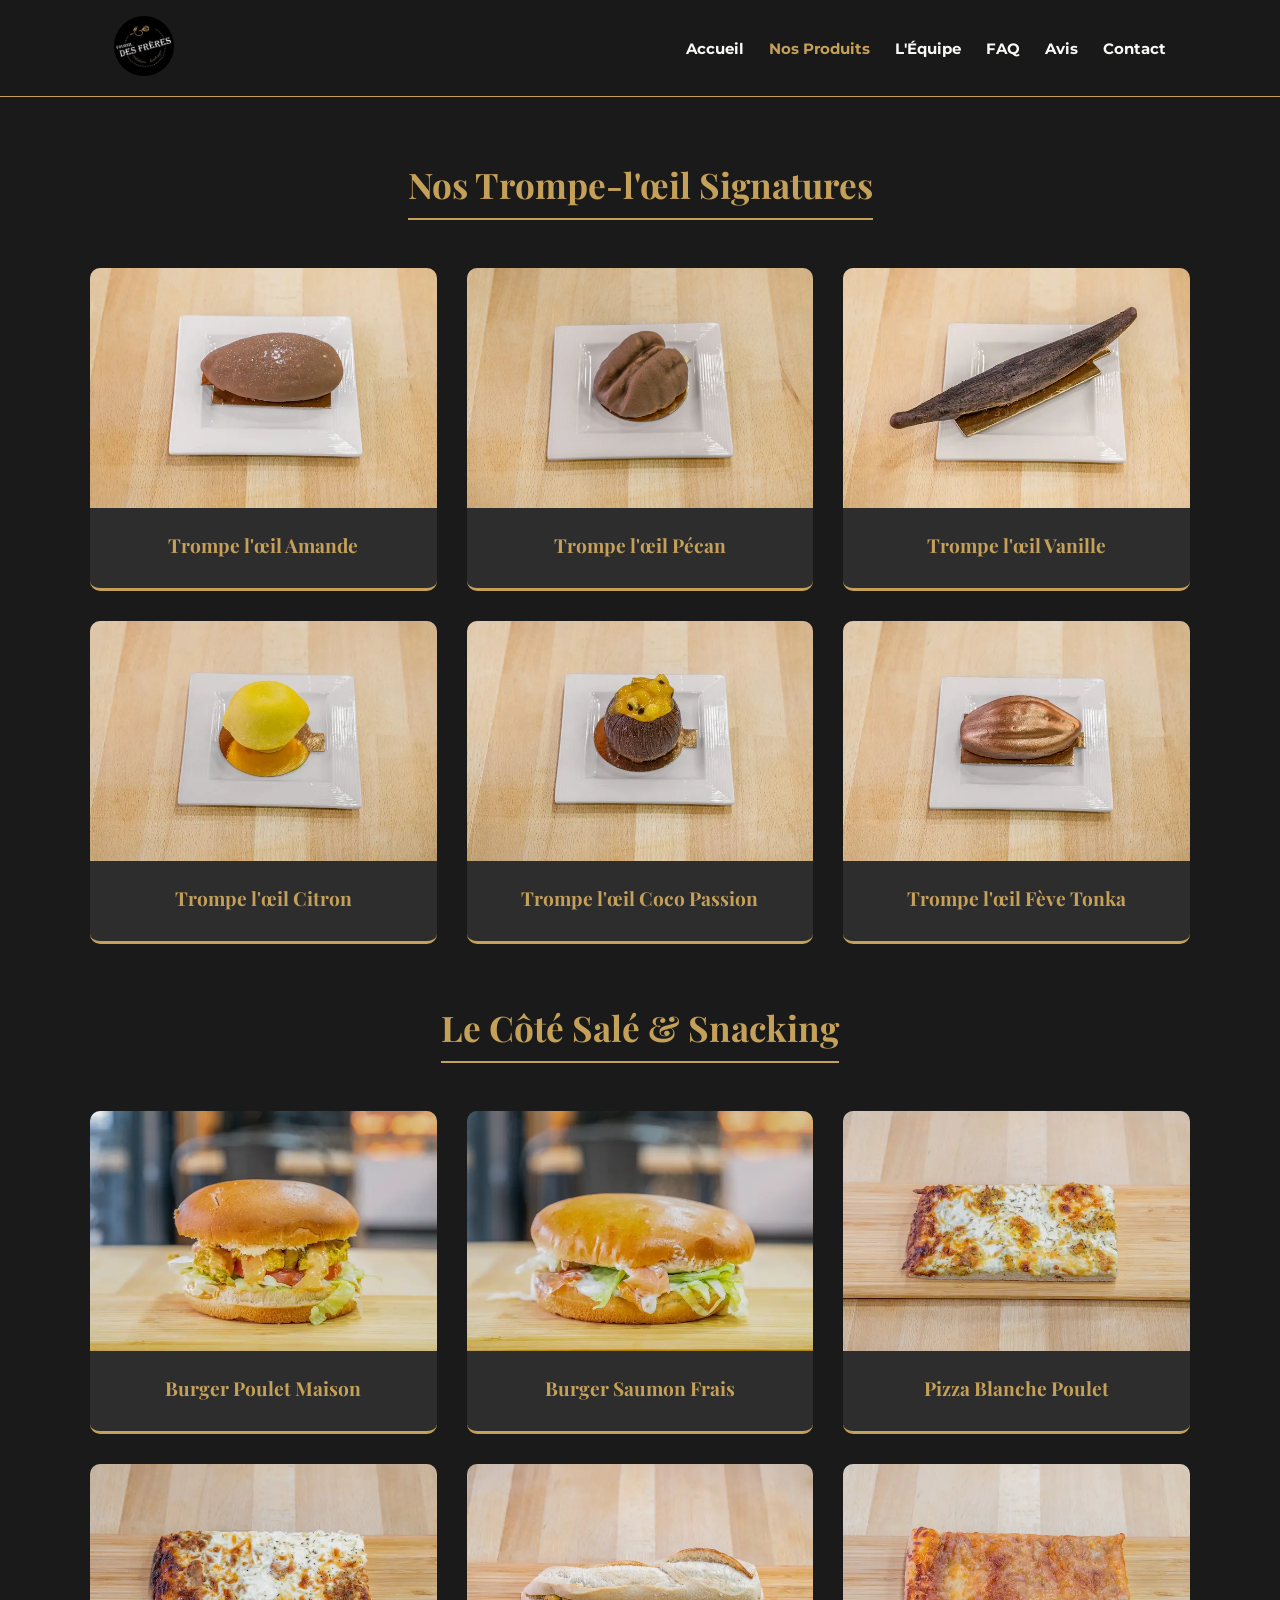
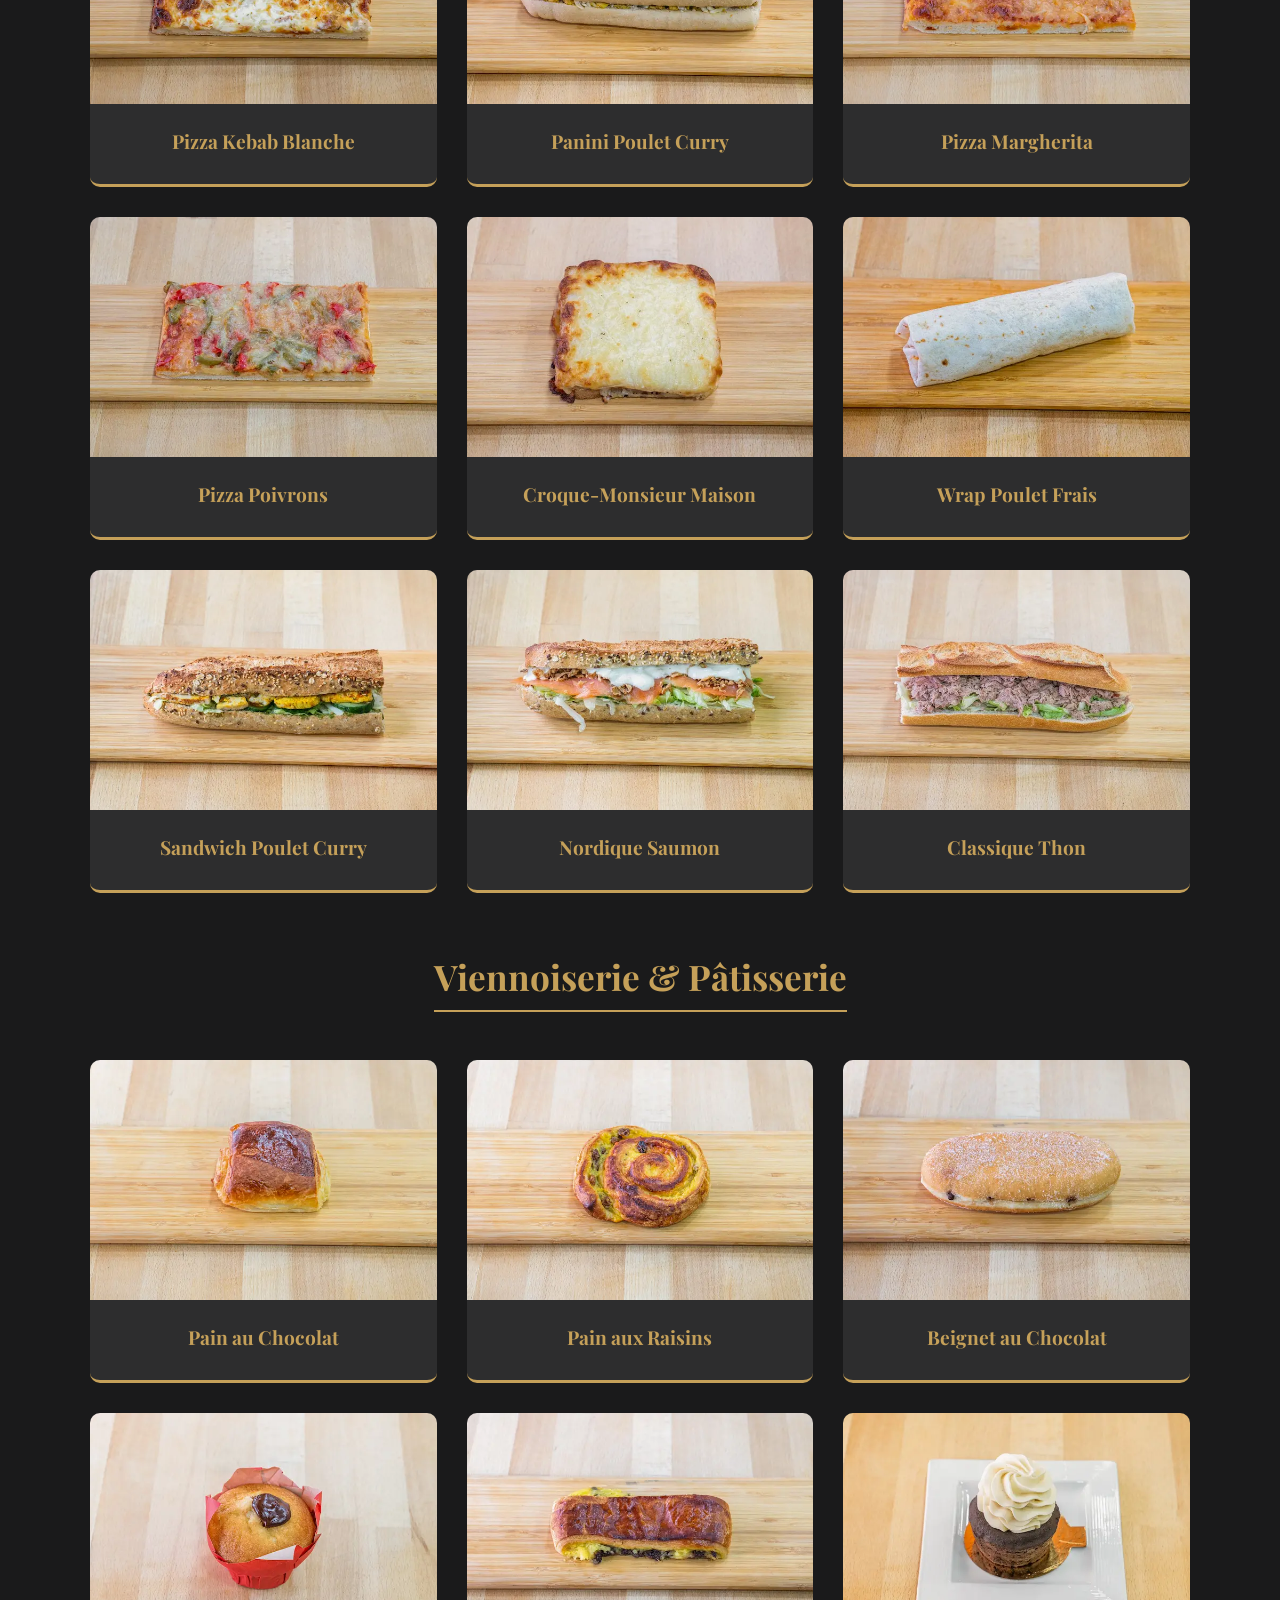
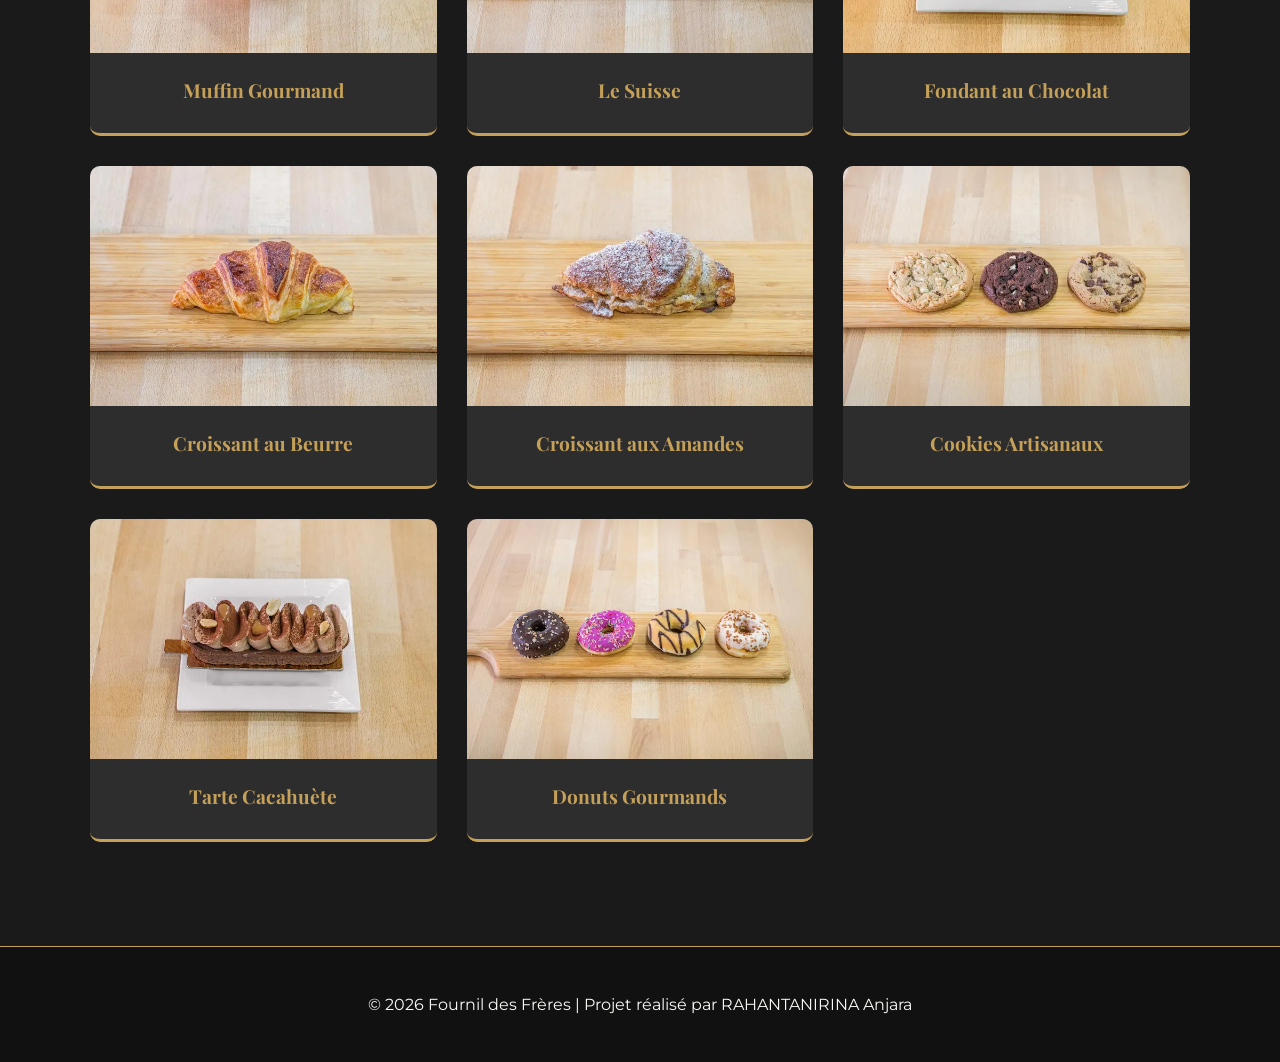
==== commit 8ecae540: "fix: produits Updated product images with alt attributes and modified footer content." ====
--- a/produits.html
+++ b/produits.html
@@ -4,6 +4,7 @@
     <meta charset="UTF-8">
     <meta name="viewport" content="width=device-width, initial-scale=1.0">
     <title>Nos Produits | Fournil des Frères</title>
+    
     <link rel="icon" type="image/jpeg" href="logo-fdf.jpg">
     <link rel="stylesheet" href="style.css">
     <link href="https://fonts.googleapis.com/css2?family=Montserrat:wght@400;700&family=Playfair+Display:ital,wght@0,700;1,700&display=swap" rel="stylesheet">
@@ -42,53 +43,48 @@
         
         <h2 class="title reveal">Nos Trompe-l'œil Signatures</h2>
         <div class="product-grid">
-            <article class="product-card reveal"><img src="FournilDesFrères_trompe-loeil_Amande.webp" loading="lazy"><div class="product-info"><h3>Trompe l'œil Amande</h3></div></article>
-            <article class="product-card reveal"><img src="FournilDesFrères_trompe-loeilNoixDePécan.webp" loading="lazy"><div class="product-info"><h3>Trompe l'œil Pécan</h3></div></article>
-            <article class="product-card reveal"><img src="FournilDesFrères_trompe-loeil_GousseDeVanille.webp" loading="lazy"><div class="product-info"><h3>Trompe l'œil Vanille</h3></div></article>
-            <article class="product-card reveal"><img src="trompe-loeil-citron-patisserie-fine.webp" loading="lazy"><div class="product-info"><h3>Trompe l'œil Citron</h3></div></article>
-            <article class="product-card reveal"><img src="trompe-loeil-coco-passion.webp" loading="lazy"><div class="product-info"><h3>Trompe l'œil Coco Passion</h3></div></article>
-            <article class="product-card reveal"><img src="trompe-loeil-feve-tonka.webp" loading="lazy"><div class="product-info"><h3>Trompe l'œil Fève Tonka</h3></div></article>
+            <article class="product-card reveal"><img src="FournilDesFrères_trompe-loeil_Amande.webp" alt="Trompe l'œil Amande" loading="lazy"><div class="product-info"><h3>Trompe l'œil Amande</h3></div></article>
+            <article class="product-card reveal"><img src="FournilDesFrères_trompe-loeilNoixDePécan.webp" alt="Trompe l'œil Noix de Pécan" loading="lazy"><div class="product-info"><h3>Trompe l'œil Pécan</h3></div></article>
+            <article class="product-card reveal"><img src="FournilDesFrères_trompe-loeil_GousseDeVanille.webp" alt="Trompe l'œil Gousse de Vanille" loading="lazy"><div class="product-info"><h3>Trompe l'œil Vanille</h3></div></article>
+            <article class="product-card reveal"><img src="trompe-loeil-citron-patisserie-fine.webp" alt="Trompe l'œil Citron" loading="lazy"><div class="product-info"><h3>Trompe l'œil Citron</h3></div></article>
+            <article class="product-card reveal"><img src="trompe-loeil-coco-passion.webp" alt="Trompe l'œil Coco Passion" loading="lazy"><div class="product-info"><h3>Trompe l'œil Coco Passion</h3></div></article>
+            <article class="product-card reveal"><img src="trompe-loeil-feve-tonka.webp" alt="Trompe l'œil Fève de Tonka" loading="lazy"><div class="product-info"><h3>Trompe l'œil Fève Tonka</h3></div></article>
         </div>
 
         <h2 class="title reveal" style="margin-top: 60px;">Le Côté Salé & Snacking</h2>
         <div class="product-grid">
-            <article class="product-card reveal"><img src="FournilDesFrères_BurgerPoulet.webp" loading="lazy"><div class="product-info"><h3>Burger Poulet</h3></div></article>
-            <article class="product-card reveal"><img src="FournilDesFrères_BurgerSaumon.webp" loading="lazy"><div class="product-info"><h3>Burger Saumon</h3></div></article>
-            <article class="product-card reveal"><img src="FournilDesFrères_Pizza_BlanchePoulet.webp" loading="lazy"><div class="product-info"><h3>Pizza Blanche Poulet</h3></div></article>
-            <article class="product-card reveal"><img src="FournilDesFrères_PizzaKebabBlanche.webp" loading="lazy"><div class="product-info"><h3>Pizza Kebab</h3></div></article>
-            <article class="product-card reveal"><img src="FournilDesFrères_Panini.webp" loading="lazy"><div class="product-info"><h3>Panini</h3></div></article>
-            <article class="product-card reveal"><img src="FournilDesFrères_Pizza_Mergherita.webp" loading="lazy"><div class="product-info"><h3>Pizza Margherita</h3></div></article>
-            <article class="product-card reveal"><img src="part-pizza-artisanale-poivrons.webp" loading="lazy"><div class="product-info"><h3>Pizza Poivrons</h3></div></article>
-            <article class="product-card reveal"><img src="croque-monsieur-maison.webp" loading="lazy"><div class="product-info"><h3>Croque-Monsieur</h3></div></article>
-            <article class="product-card reveal"><img src="wrap-poulet-crudites.webp" loading="lazy"><div class="product-info"><h3>Wrap Poulet</h3></div></article>
-            <article class="product-card reveal"><img src="sandwich-poulet-curry-graines.webp" loading="lazy"><div class="product-info"><h3>Sandwich Poulet Curry</h3></div></article>
-            <article class="product-card reveal"><img src="sandwich-saumon-fume-graines.webp" loading="lazy"><div class="product-info"><h3>Sandwich Saumon</h3></div></article>
-            <article class="product-card reveal"><img src="sandwich-thon-crudites-baguette.webp" loading="lazy"><div class="product-info"><h3>Sandwich Thon</h3></div></article>
+            <article class="product-card reveal"><img src="FournilDesFrères_BurgerPoulet.webp" alt="Burger Poulet" loading="lazy"><div class="product-info"><h3>Burger Poulet Maison</h3></div></article>
+            <article class="product-card reveal"><img src="FournilDesFrères_BurgerSaumon.webp" alt="Burger Saumon" loading="lazy"><div class="product-info"><h3>Burger Saumon Frais</h3></div></article>
+            <article class="product-card reveal"><img src="FournilDesFrères_Pizza_BlanchePoulet.webp" alt="Pizza Blanche Poulet" loading="lazy"><div class="product-info"><h3>Pizza Blanche Poulet</h3></div></article>
+            <article class="product-card reveal"><img src="FournilDesFrères_PizzaKebabBlanche.webp" alt="Pizza Kebab" loading="lazy"><div class="product-info"><h3>Pizza Kebab Blanche</h3></div></article>
+            <article class="product-card reveal"><img src="FournilDesFrères_Panini.webp" alt="Panini" loading="lazy"><div class="product-info"><h3>Panini Poulet Curry</h3></div></article>
+            <article class="product-card reveal"><img src="FournilDesFrères_Pizza_Mergherita.webp" alt="Pizza Margherita" loading="lazy"><div class="product-info"><h3>Pizza Margherita</h3></div></article>
+            <article class="product-card reveal"><img src="part-pizza-artisanale-poivrons.webp" alt="Pizza Poivrons" loading="lazy"><div class="product-info"><h3>Pizza Poivrons</h3></div></article>
+            <article class="product-card reveal"><img src="croque-monsieur-maison.webp" alt="Croque-Monsieur" loading="lazy"><div class="product-info"><h3>Croque-Monsieur Maison</h3></div></article>
+            <article class="product-card reveal"><img src="wrap-poulet-crudites.webp" alt="Wrap Poulet" loading="lazy"><div class="product-info"><h3>Wrap Poulet Frais</h3></div></article>
+            <article class="product-card reveal"><img src="sandwich-poulet-curry-graines.webp" alt="Sandwich Poulet Curry" loading="lazy"><div class="product-info"><h3>Sandwich Poulet Curry</h3></div></article>
+            <article class="product-card reveal"><img src="sandwich-saumon-fume-graines.webp" alt="Sandwich Saumon" loading="lazy"><div class="product-info"><h3>Nordique Saumon</h3></div></article>
+            <article class="product-card reveal"><img src="sandwich-thon-crudites-baguette.webp" alt="Sandwich Thon" loading="lazy"><div class="product-info"><h3>Classique Thon</h3></div></article>
         </div>
 
         <h2 class="title reveal" style="margin-top: 60px;">Viennoiserie & Pâtisserie</h2>
         <div class="product-grid">
-            <article class="product-card reveal"><img src="FournilDesFrères_PainAuChocolat.webp" loading="lazy"><div class="product-info"><h3>Pain au Chocolat</h3></div></article>
-            <article class="product-card reveal"><img src="FournilDesFrères_PainAuxRaisains.webp" loading="lazy"><div class="product-info"><h3>Pain aux Raisins</h3></div></article>
-            <article class="product-card reveal"><img src="FournilDesFrères_Beignet.webp" loading="lazy"><div class="product-info"><h3>Beignet Chocolat</h3></div></article>
-            <article class="product-card reveal"><img src="FournilDesFrères_Muffin.webp" loading="lazy"><div class="product-info"><h3>Muffin</h3></div></article>
-            <article class="product-card reveal"><img src="FournilDesFrères_LeSuisse.webp" loading="lazy"><div class="product-info"><h3>Le Suisse</h3></div></article>
-            <article class="product-card reveal"><img src="FournilDesFrères_FondantAuChocolat.webp" loading="lazy"><div class="product-info"><h3>Fondant au Chocolat</h3></div></article>
-            <article class="product-card reveal"><img src="croissant-beurre-frais-artisan.webp" loading="lazy"><div class="product-info"><h3>Croissant au Beurre</h3></div></article>
-            <article class="product-card reveal"><img src="croissant-aux-amandes.webp" loading="lazy"><div class="product-info"><h3>Croissant aux Amandes</h3></div></article>
-            <article class="product-card reveal"><img src="cookies-artisanaux-chocolat.webp" loading="lazy"><div class="product-info"><h3>Cookies</h3></div></article>
-            <article class="product-card reveal"><img src="tartelette-cacahuete-caramel.webp" loading="lazy"><div class="product-info"><h3>Tartelette Cacahuète</h3></div></article>
-            <article class="product-card reveal"><img src="assortiment-donuts-gourmands.webp" loading="lazy"><div class="product-info"><h3>Donuts Gourmands</h3></div></article>
+            <article class="product-card reveal"><img src="FournilDesFrères_PainAuChocolat.webp" alt="Pain au Chocolat" loading="lazy"><div class="product-info"><h3>Pain au Chocolat</h3></div></article>
+            <article class="product-card reveal"><img src="FournilDesFrères_PainAuxRaisains.webp" alt="Pain aux Raisins" loading="lazy"><div class="product-info"><h3>Pain aux Raisins</h3></div></article>
+            <article class="product-card reveal"><img src="FournilDesFrères_Beignet.webp" alt="Beignet Chocolat" loading="lazy"><div class="product-info"><h3>Beignet au Chocolat</h3></div></article>
+            <article class="product-card reveal"><img src="FournilDesFrères_Muffin.webp" alt="Muffin" loading="lazy"><div class="product-info"><h3>Muffin Gourmand</h3></div></article>
+            <article class="product-card reveal"><img src="FournilDesFrères_LeSuisse.webp" alt="Le Suisse" loading="lazy"><div class="product-info"><h3>Le Suisse</h3></div></article>
+            <article class="product-card reveal"><img src="FournilDesFrères_FondantAuChocolat.webp" alt="Fondant au Chocolat" loading="lazy"><div class="product-info"><h3>Fondant au Chocolat</h3></div></article>
+            <article class="product-card reveal"><img src="croissant-beurre-frais-artisan.webp" alt="Croissant" loading="lazy"><div class="product-info"><h3>Croissant au Beurre</h3></div></article>
+            <article class="product-card reveal"><img src="croissant-aux-amandes.webp" alt="Croissant Amandes" loading="lazy"><div class="product-info"><h3>Croissant aux Amandes</h3></div></article>
+            <article class="product-card reveal"><img src="cookies-artisanaux-chocolat.webp" alt="Cookies" loading="lazy"><div class="product-info"><h3>Cookies Artisanaux</h3></div></article>
+            <article class="product-card reveal"><img src="tartelette-cacahuete-caramel.webp" alt="Tartelette" loading="lazy"><div class="product-info"><h3>Tarte Cacahuète</h3></div></article>
+            <article class="product-card reveal"><img src="assortiment-donuts-gourmands.webp" alt="Donuts" loading="lazy"><div class="product-info"><h3>Donuts Gourmands</h3></div></article>
         </div>
     </main>
 
     <footer>
-        <p>© 2026 Fournil des Frères | Montpellier</p>
-        <div class="footer-socials">
-            <a href="https://www.facebook.com/Fournil-Des-Freres-107066511878900" target="_blank" class="social-circle-footer"><i class="fab fa-facebook-f"></i></a>
-            <a href="https://www.instagram.com/fournildesfreres34" target="_blank" class="social-circle-footer"><i class="fab fa-instagram"></i></a>
-            <a href="https://www.tiktok.com/@fournildesfreres" target="_blank" class="social-circle-footer"><i class="fab fa-tiktok"></i></a>
-        </div>
+        <p>© 2026 Fournil des Frères | Projet réalisé par RAHANTANIRINA Anjara</p>
     </footer>
     
     <button id="backToTop"><i class="fas fa-arrow-up"></i></button>
--- a/style.css
+++ b/style.css
@@ -40,7 +40,13 @@
 }
 
 /* =========================================
-   3. COMPOSANTS (Boutons, Badges, Loader)
+   STYLE POUR LES DEUX GRANDES CATÉGORIES ACCUEIL
+   ========================================= */
+.showcase-grid { display: grid; grid-template-columns: repeat(auto-fit, minmax(320px, 1fr)); gap: 30px; }
+.showcase-img { height: 300px !important; }
+
+/* =========================================
+   3. COMPOSANTS Boutons, Badges, Loader
    ========================================= */
 #loader {
     position: fixed; top: 0; left: 0; width: 100vw; height: 100vh;
@@ -66,65 +72,31 @@
 .btn-gold { background: var(--or); color: var(--noir); border: none; padding: 1rem; width: 100%; font-weight: bold; cursor: pointer; transition: var(--transition); border-radius: 5px;}
 .btn-gold:hover { background: white; }
 
-/* Animations JS */
+/* ANIMATIONS AU SCROLL REVEAL */
 .reveal { opacity: 0; transform: translateY(30px); transition: 1.2s all ease; }
 .reveal.active { opacity: 1; transform: translateY(0); }
 
-/* =========================================
-   ANIMATIONS AU SCROLL REVEAL
-   ========================================= */
-
-/* État initial : l'élément est transparent et légèrement descendu */
-.reveal { 
-    opacity: 0; 
-    transform: translateY(30px); 
-    transition: 1.2s all ease; /* Animation fluide de 1.2 secondes */
-}
-
-/* État final (ajouté par le JavaScript quand on scrolle) : l'élément apparaît à sa place */
-.reveal.active { 
-    opacity: 1; 
-    transform: translateY(0); 
-}
-
-/* =========================================
-   ANIMATION DE LA FAQ
-   ========================================= */
-.faq-answer { 
-    display: none; /* Caché par défaut */
-    padding: 1.2rem; 
-    background: #1A1A1B; 
-    border-top: 1px solid var(--or); 
-    line-height: 1.6; 
-    animation: fade-in 0.3s ease-in-out; /* Petite animation d'apparition */
-}
-
-@keyframes fade-in {
-    from { opacity: 0; transform: translateY(-10px); }
-    to { opacity: 1; transform: translateY(0); }
-}
+/* ANIMATION DE LA FAQ */
+.faq-answer { display: none; padding: 1.2rem; background: #1A1A1B; border-top: 1px solid var(--or); line-height: 1.6; animation: fade-in 0.3s ease-in-out; }
+@keyframes fade-in { from { opacity: 0; transform: translateY(-10px); } to { opacity: 1; transform: translateY(0); } }
 
 /* =========================================
    4. STRUCTURE COMMUNE (Mobile First)
    ========================================= */
 
-/* HEADER */
 header { background: rgba(26,26,27,0.98); padding: 1rem 0; border-bottom: 1px solid var(--or); position: sticky; top: 0; z-index: 1000; }
 .header-flex { display: flex; justify-content: space-between; align-items: center; }
 .logo { height: 60px; transition: var(--transition); border-radius: 50%; }
 .logo:hover { transform: scale(1.1); }
 
-/* HERO SECTION */
-.hero { height: 80vh; background: linear-gradient(rgba(0,0,0,0.6), rgba(0,0,0,0.6)), url('https://images.unsplash.com/photo-1509440159596-0249088772ff?q=80&w=2072'); background-size: cover; background-position: center; display: flex; align-items: center; justify-content: center; text-align: center; }
-.hero h1, .hero h2 { font-size: 2.5rem; font-family: 'Playfair Display', serif; color: var(--or); text-shadow: 2px 2px 4px rgba(0,0,0,0.8); }
+.hero { height: 80vh; background: linear-gradient(rgba(0,0,0,0.6), rgba(0,0,0,0.6)), url('devanture-fournil.webp'); background-size: cover; background-position: center; display: flex; align-items: center; justify-content: center; text-align: center; }
+.hero h1 { font-size: 2.5rem; font-family: 'Playfair Display', serif; color: var(--or); text-shadow: 2px 2px 4px rgba(0,0,0,0.8); }
 .social-hero a { color: var(--or); font-size: 2rem; margin: 20px 15px; display: inline-block; transition: var(--transition); }
 .social-hero a:hover { transform: translateY(-8px) scale(1.1); color: white; }
 
-/* GRILLES PRODUITS ET CONTACT (S'adapte automatiquement) */
 .product-grid { display: grid; grid-template-columns: repeat(auto-fill, minmax(280px, 1fr)); gap: 30px; }
 .contact-wrapper { display: grid; grid-template-columns: repeat(auto-fit, minmax(320px, 1fr)); gap: 3rem; align-items: start; }
 
-/* CARTES PRODUITS */
 .product-card { background: var(--gris); border-radius: 10px; overflow: hidden; transition: var(--transition); border-bottom: 3px solid var(--or); }
 .product-card:hover { transform: translateY(-5px); box-shadow: 0 10px 20px rgba(0,0,0,0.5); }
 .product-card img { width: 100%; height: 240px; object-fit: cover; }
@@ -132,8 +104,7 @@
 .product-info h3 { color: var(--or); font-size: 1.2rem; margin-bottom: 10px; font-family: 'Playfair Display', serif; }
 .product-info p { font-size: 0.9rem; line-height: 1.4; }
 
-/* CARTE AVIS GOOGLE */
-.google-review-card { background: #ffffff; color: #333; max-width: 600px; margin: 0 auto; padding: 25px; border-radius: 12px; box-shadow: 0 4px 15px rgba(0,0,0,0.2); }
+.google-review-card { background: #ffffff; color: #333; padding: 25px; border-radius: 12px; box-shadow: 0 4px 15px rgba(0,0,0,0.2); }
 .reviewer-info { display: flex; align-items: center; gap: 15px; position: relative; margin-bottom: 15px; }
 .reviewer-info .avatar { background-color: #fbbc04; color: white; width: 45px; height: 45px; border-radius: 50%; display: flex; justify-content: center; align-items: center; font-weight: bold; font-size: 1.2rem; }
 .reviewer-info .date { font-size: 0.8rem; color: #777; }
@@ -141,14 +112,11 @@
 .google-review-card .stars i { color: #fbbc04; font-size: 1rem; margin-bottom: 10px; }
 .review-text { font-style: italic; margin-bottom: 20px; font-size: 1rem; }
 
-/* FAQ */
 .faq-container { max-width: 800px; margin: auto; }
 .faq-item { border: 1px solid var(--or); margin-bottom: 15px; border-radius: 8px; overflow: hidden; }
 .faq-question { padding: 1.2rem; cursor: pointer; display: flex; justify-content: space-between; align-items: center; font-weight: bold; color: var(--or); background: #111; transition: var(--transition); }
 .faq-question:hover { background: rgba(197, 160, 89, 0.1); }
-.faq-answer { display: none; padding: 1.2rem; background: #1A1A1B; border-top: 1px solid var(--or); line-height: 1.6; }
 
-/* FORMULAIRE & PDF */
 .contact-form h3, .contact-map h3 { color: var(--or); font-family: 'Playfair Display', serif; font-size: 1.8rem; margin-bottom: 1.5rem; text-align: center; }
 .contact-form input, .contact-form textarea { width: 100%; padding: 1rem; margin-bottom: 1rem; background: #111; border: 1px solid var(--or); color: white; border-radius: 5px; font-family: inherit; }
 .contact-form textarea { height: 120px; resize: vertical; }
@@ -160,58 +128,36 @@
 .btn-gps { display: flex; align-items: center; justify-content: center; background: #34495e; color: white; padding: 1rem; border-radius: 8px; font-weight: bold; margin: 1rem 0; transition: var(--transition); }
 .btn-gps:hover { background: var(--or); color: var(--noir); }
 
-/* FOOTER */
 footer { text-align: center; padding: 3rem 0; border-top: 1px solid var(--or); margin-top: 40px; background: #111; }
 .footer-socials { display: flex; justify-content: center; gap: 1.5rem; margin-top: 1.5rem; }
 .social-circle-footer { display: flex; align-items: center; justify-content: center; width: 45px; height: 45px; border: 2px solid var(--or); border-radius: 50%; transition: var(--transition); color: var(--or); font-size: 1.2rem; }
 .social-circle-footer:hover { background: var(--or); color: var(--noir); transform: rotate(360deg); }
 
-/* BOUTON REMONTER */
 #backToTop { position: fixed; bottom: 85px; right: 20px; background: var(--or); border: none; padding: 15px; border-radius: 50%; cursor: pointer; display: none; color: var(--noir); z-index: 1000; transition: var(--transition); font-size: 1.2rem; box-shadow: 0 4px 10px rgba(0,0,0,0.5); }
 #backToTop:hover { transform: scale(1.1); background: white; }
 
-
-/* =========================================
-   5. COMPORTEMENT MOBILE (Par défaut)
-   ========================================= */
-body { padding-bottom: 65px; } /* Espace pour la barre mobile en bas */
-
-.desktop-nav { display: none; } /* Cache le menu PC */
-
-/* Style du menu déroulant mobile (quand on clique sur le burger) */
+body { padding-bottom: 65px; } 
+.desktop-nav { display: none; } 
 #nav-list.active { display: flex; flex-direction: column; position: absolute; top: 100%; left: 0; width: 100%; background: var(--noir); padding: 2rem; border-bottom: 2px solid var(--or); text-align: center; }
 #nav-list.active li { margin: 1rem 0; font-weight: bold; font-size: 1.2rem; }
-
 .menu-toggle { display: block; color: var(--or); font-size: 1.8rem; cursor: pointer; margin-left: auto; }
 
-/* Barre de navigation fixée en bas */
 .mobile-tab-bar { position: fixed; bottom: 0; left: 0; width: 100%; height: 65px; background: #111; border-top: 1px solid var(--or); display: flex; justify-content: space-around; align-items: center; z-index: 2000; }
 .mobile-tab-bar a { display: flex; flex-direction: column; align-items: center; font-size: 0.7rem; color: white; }
 .mobile-tab-bar a i { font-size: 1.4rem; color: var(--or); margin-bottom: 2px; }
 
-
-/* =========================================
-   6. VERSION PC (Écrans larges uniquement)
-   ========================================= */
 @media (min-width: 992px) {
-    /* 1. On annule les comportements mobile */
     body { padding-bottom: 0; }
     .mobile-tab-bar { display: none !important; }
     .menu-toggle { display: none !important; }
-    
-    /* 2. On affiche le menu PC normal */
     .desktop-nav { display: block; }
     #nav-list { display: flex; flex-direction: row; position: static; background: transparent; padding: 0; gap: 25px; border: none; }
     #nav-list li { margin: 0; }
     #nav-list a { color: var(--creme); font-weight: bold; font-size: 0.95rem; position: relative; }
     #nav-list a:hover { color: var(--or); }
-    
-    /* Petit effet de soulignement sympa sur PC */
     #nav-list a::after { content: ''; position: absolute; width: 0; height: 2px; bottom: -5px; left: 0; background: var(--or); transition: 0.3s; }
     #nav-list a:hover::after { width: 100%; }
-    
-    /* 3. On ajuste les tailles pour PC */
-    .hero h1, .hero h2 { font-size: 4.5rem; }
+    .hero h1 { font-size: 4.5rem; }
     #backToTop { bottom: 30px; }
     .contact-map, .contact-form h3 { text-align: left; }
 }
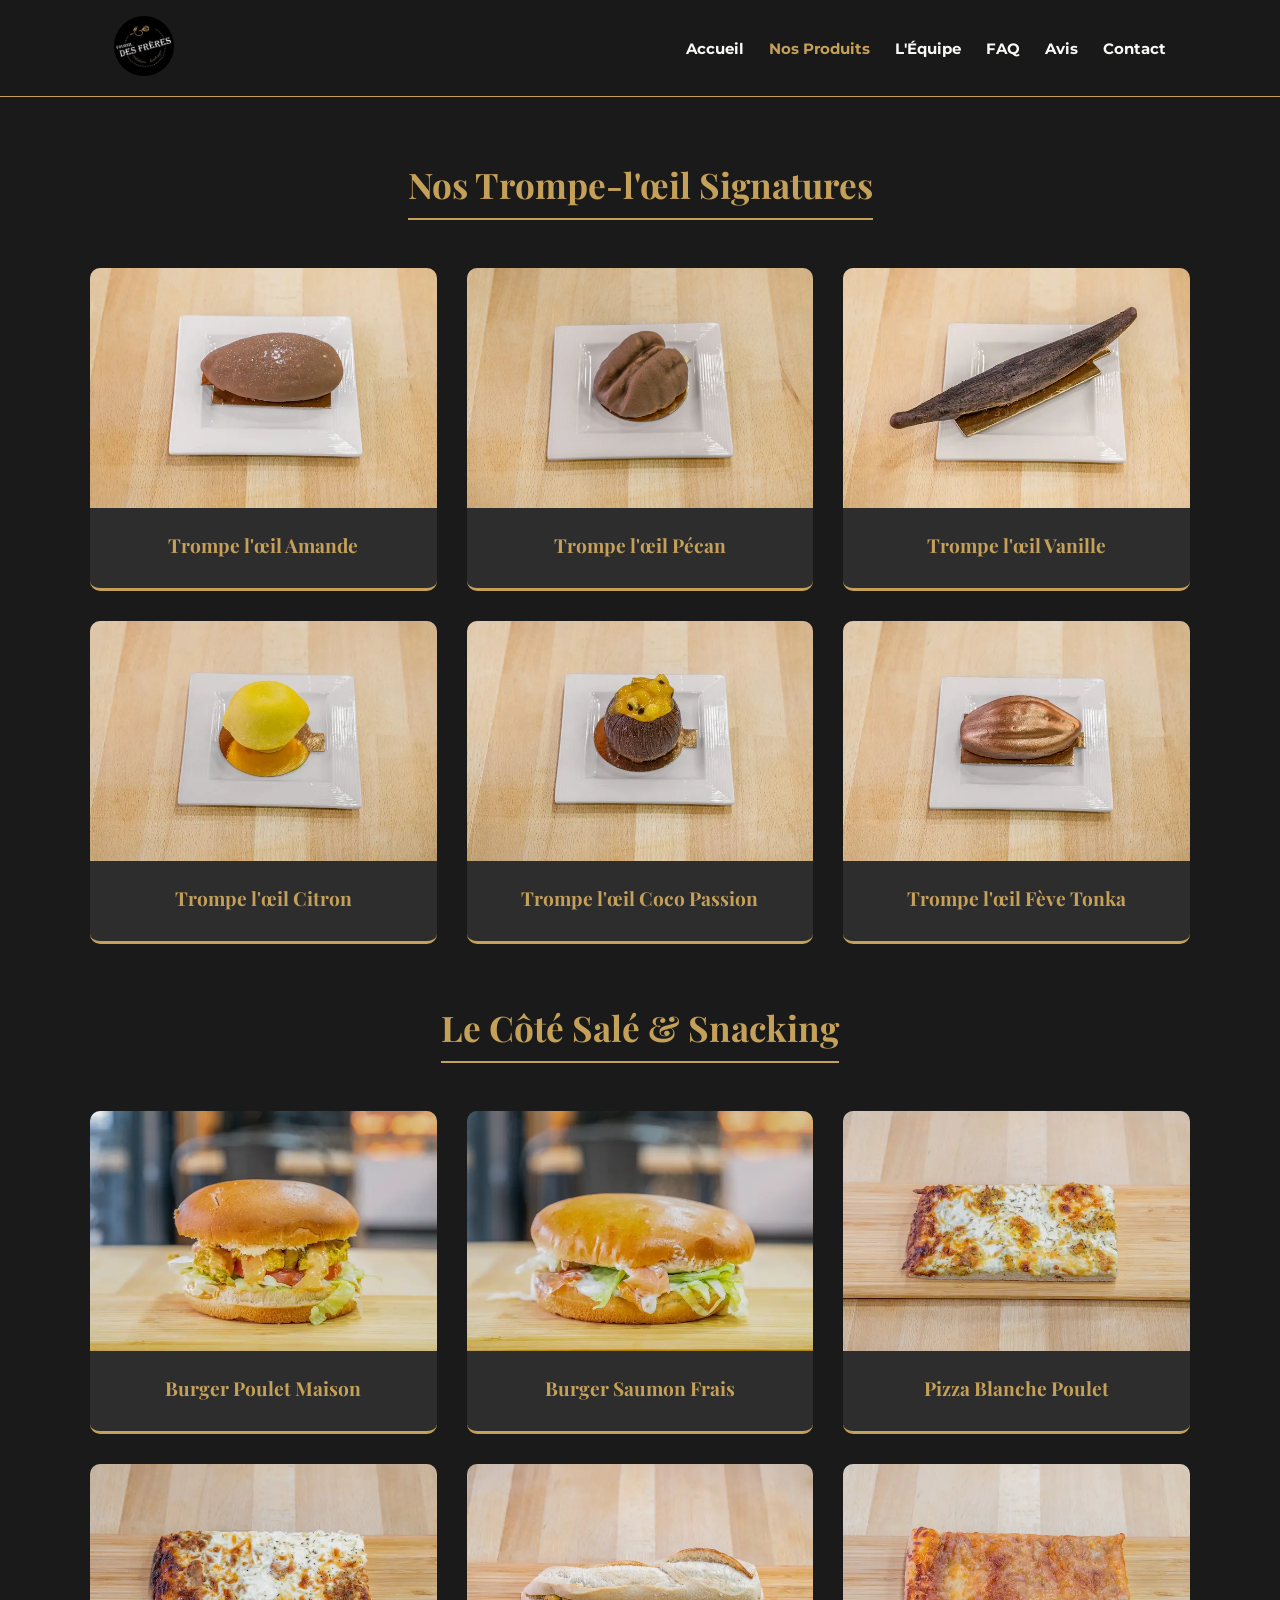
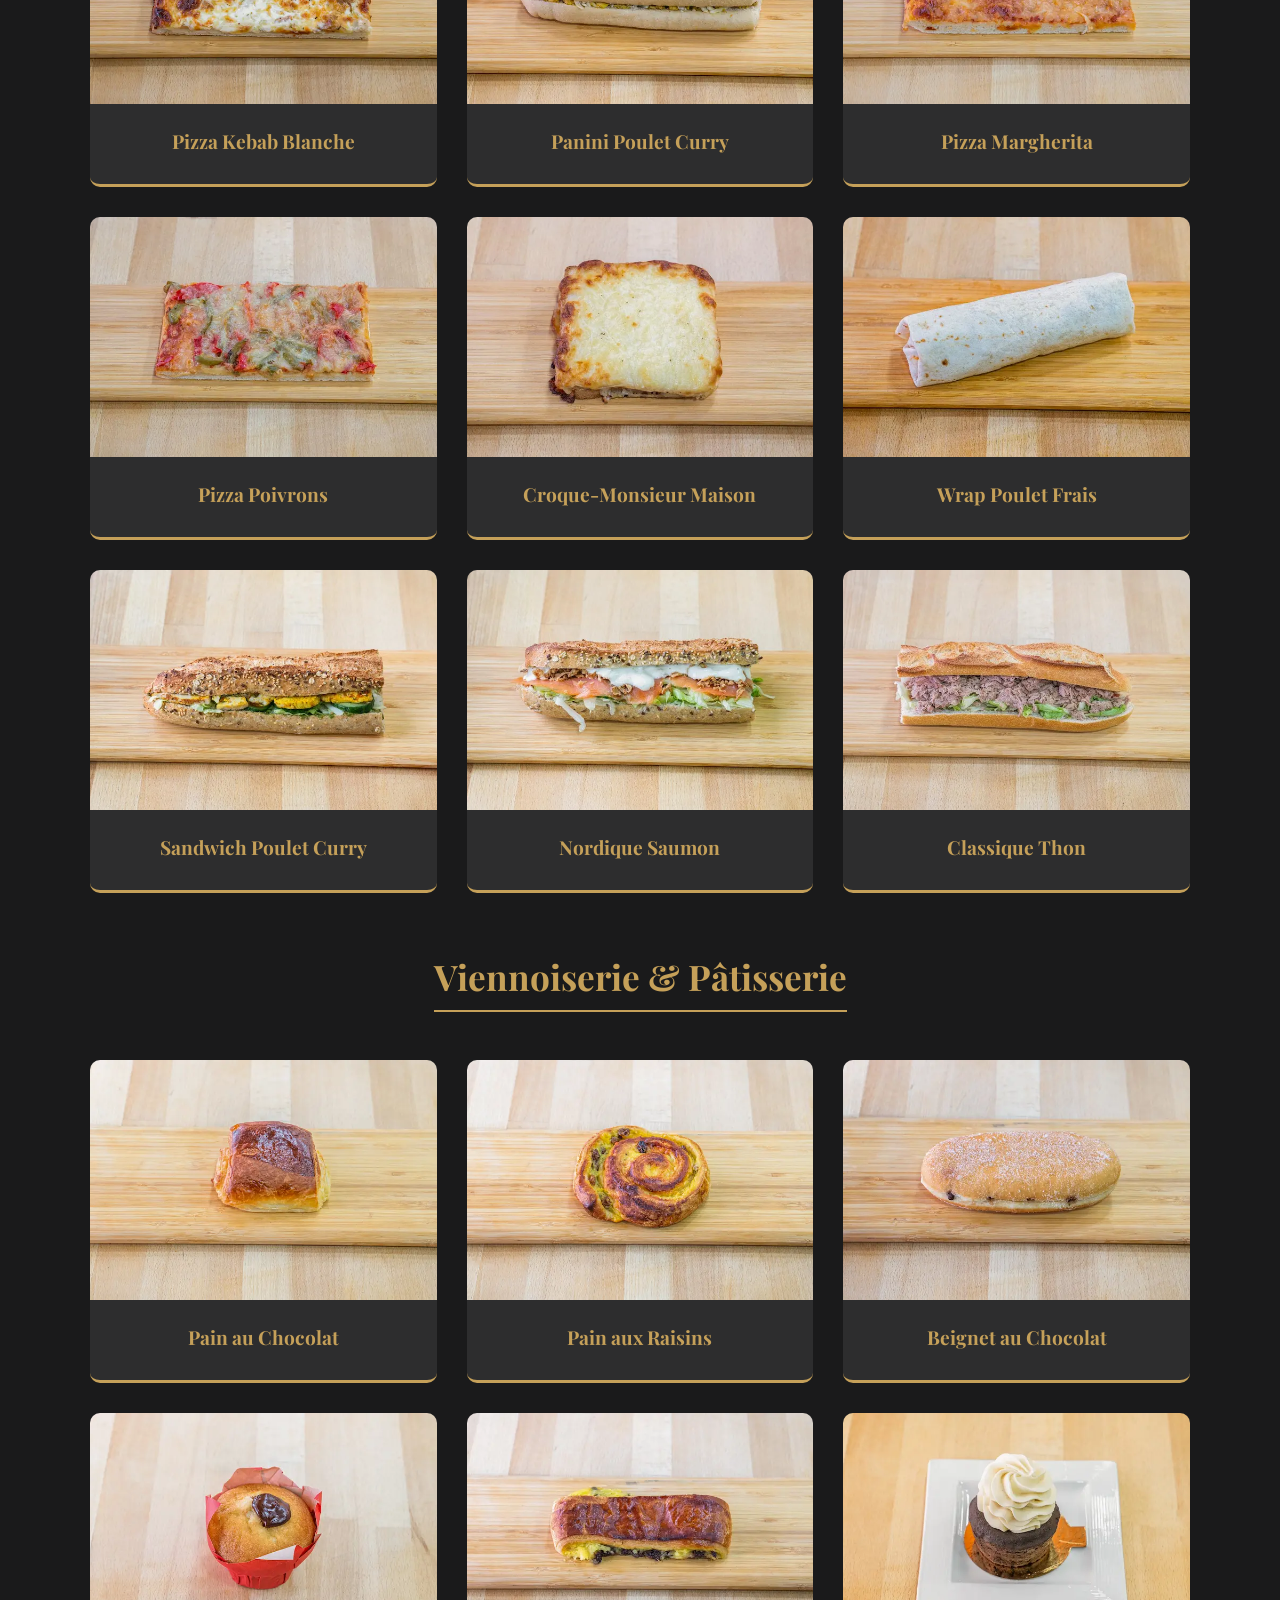
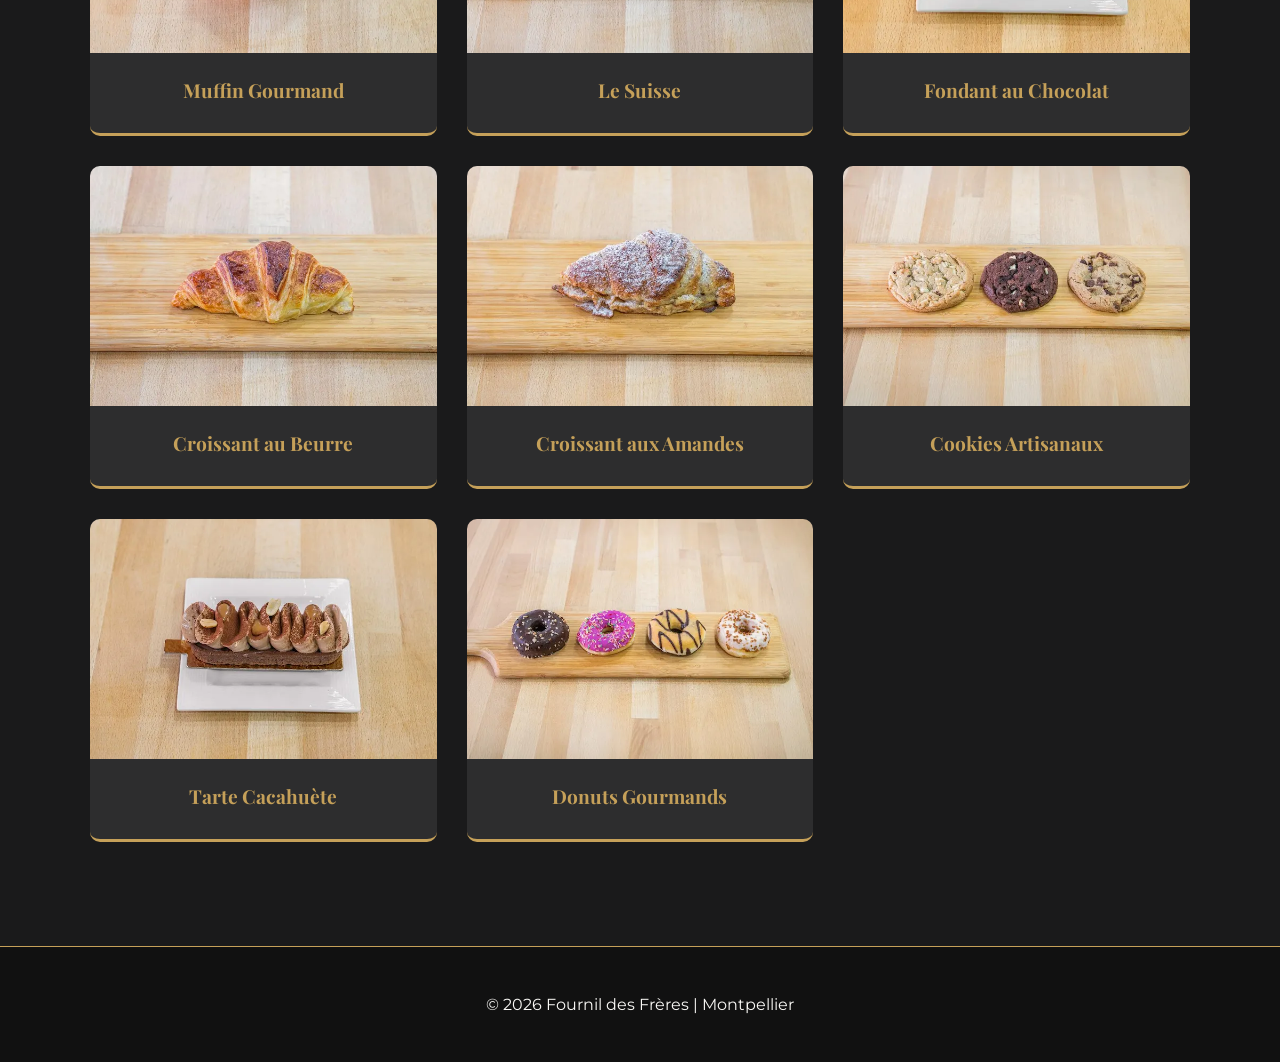
==== commit 91b5937e: "fix: lighthouse" ====
--- a/produits.html
+++ b/produits.html
@@ -12,13 +12,13 @@
 </head>
 <body>
 
-    <div id="loader"><img src="logo-fdf.jpg" alt="Chargement" class="loader-logo"></div>
+    <div id="loader"><img src="logo-fdf.jpg" alt="Chargement" class="loader-logo" width="120" height="120"></div>
     <div id="scroll-progress-bar"></div>
 
     <header id="header">
         <div class="container header-flex">
-            <a href="index.html"><img src="logo-fdf.jpg" alt="Logo Fournil des Frères" class="logo"></a>
-            <div class="menu-toggle" id="mobile-menu"><i class="fas fa-bars"></i></div>
+            <a href="index.html"><img src="logo-fdf.jpg" alt="Logo Fournil des Frères" class="logo" width="60" height="60"></a>
+            <div class="menu-toggle" id="mobile-menu" aria-label="Ouvrir le menu" role="button" tabindex="0"><i class="fas fa-bars"></i></div>
             <nav class="desktop-nav">
                 <ul id="nav-list">
                     <li><a href="index.html#accueil">Accueil</a></li>
@@ -43,51 +43,51 @@
         
         <h2 class="title reveal">Nos Trompe-l'œil Signatures</h2>
         <div class="product-grid">
-            <article class="product-card reveal"><img src="FournilDesFrères_trompe-loeil_Amande.webp" alt="Trompe l'œil Amande" loading="lazy"><div class="product-info"><h3>Trompe l'œil Amande</h3></div></article>
-            <article class="product-card reveal"><img src="FournilDesFrères_trompe-loeilNoixDePécan.webp" alt="Trompe l'œil Noix de Pécan" loading="lazy"><div class="product-info"><h3>Trompe l'œil Pécan</h3></div></article>
-            <article class="product-card reveal"><img src="FournilDesFrères_trompe-loeil_GousseDeVanille.webp" alt="Trompe l'œil Gousse de Vanille" loading="lazy"><div class="product-info"><h3>Trompe l'œil Vanille</h3></div></article>
-            <article class="product-card reveal"><img src="trompe-loeil-citron-patisserie-fine.webp" alt="Trompe l'œil Citron" loading="lazy"><div class="product-info"><h3>Trompe l'œil Citron</h3></div></article>
-            <article class="product-card reveal"><img src="trompe-loeil-coco-passion.webp" alt="Trompe l'œil Coco Passion" loading="lazy"><div class="product-info"><h3>Trompe l'œil Coco Passion</h3></div></article>
-            <article class="product-card reveal"><img src="trompe-loeil-feve-tonka.webp" alt="Trompe l'œil Fève de Tonka" loading="lazy"><div class="product-info"><h3>Trompe l'œil Fève Tonka</h3></div></article>
+            <article class="product-card reveal"><img src="FournilDesFrères_trompe-loeil_Amande.webp" alt="Trompe l'œil Amande" loading="lazy" width="300" height="240"><div class="product-info"><h3>Trompe l'œil Amande</h3></div></article>
+            <article class="product-card reveal"><img src="FournilDesFrères_trompe-loeilNoixDePécan.webp" alt="Trompe l'œil Noix de Pécan" loading="lazy" width="300" height="240"><div class="product-info"><h3>Trompe l'œil Pécan</h3></div></article>
+            <article class="product-card reveal"><img src="FournilDesFrères_trompe-loeil_GousseDeVanille.webp" alt="Trompe l'œil Gousse de Vanille" loading="lazy" width="300" height="240"><div class="product-info"><h3>Trompe l'œil Vanille</h3></div></article>
+            <article class="product-card reveal"><img src="trompe-loeil-citron-patisserie-fine.webp" alt="Trompe l'œil Citron" loading="lazy" width="300" height="240"><div class="product-info"><h3>Trompe l'œil Citron</h3></div></article>
+            <article class="product-card reveal"><img src="trompe-loeil-coco-passion.webp" alt="Trompe l'œil Coco Passion" loading="lazy" width="300" height="240"><div class="product-info"><h3>Trompe l'œil Coco Passion</h3></div></article>
+            <article class="product-card reveal"><img src="trompe-loeil-feve-tonka.webp" alt="Trompe l'œil Fève de Tonka" loading="lazy" width="300" height="240"><div class="product-info"><h3>Trompe l'œil Fève Tonka</h3></div></article>
         </div>
 
         <h2 class="title reveal" style="margin-top: 60px;">Le Côté Salé & Snacking</h2>
         <div class="product-grid">
-            <article class="product-card reveal"><img src="FournilDesFrères_BurgerPoulet.webp" alt="Burger Poulet" loading="lazy"><div class="product-info"><h3>Burger Poulet Maison</h3></div></article>
-            <article class="product-card reveal"><img src="FournilDesFrères_BurgerSaumon.webp" alt="Burger Saumon" loading="lazy"><div class="product-info"><h3>Burger Saumon Frais</h3></div></article>
-            <article class="product-card reveal"><img src="FournilDesFrères_Pizza_BlanchePoulet.webp" alt="Pizza Blanche Poulet" loading="lazy"><div class="product-info"><h3>Pizza Blanche Poulet</h3></div></article>
-            <article class="product-card reveal"><img src="FournilDesFrères_PizzaKebabBlanche.webp" alt="Pizza Kebab" loading="lazy"><div class="product-info"><h3>Pizza Kebab Blanche</h3></div></article>
-            <article class="product-card reveal"><img src="FournilDesFrères_Panini.webp" alt="Panini" loading="lazy"><div class="product-info"><h3>Panini Poulet Curry</h3></div></article>
-            <article class="product-card reveal"><img src="FournilDesFrères_Pizza_Mergherita.webp" alt="Pizza Margherita" loading="lazy"><div class="product-info"><h3>Pizza Margherita</h3></div></article>
-            <article class="product-card reveal"><img src="part-pizza-artisanale-poivrons.webp" alt="Pizza Poivrons" loading="lazy"><div class="product-info"><h3>Pizza Poivrons</h3></div></article>
-            <article class="product-card reveal"><img src="croque-monsieur-maison.webp" alt="Croque-Monsieur" loading="lazy"><div class="product-info"><h3>Croque-Monsieur Maison</h3></div></article>
-            <article class="product-card reveal"><img src="wrap-poulet-crudites.webp" alt="Wrap Poulet" loading="lazy"><div class="product-info"><h3>Wrap Poulet Frais</h3></div></article>
-            <article class="product-card reveal"><img src="sandwich-poulet-curry-graines.webp" alt="Sandwich Poulet Curry" loading="lazy"><div class="product-info"><h3>Sandwich Poulet Curry</h3></div></article>
-            <article class="product-card reveal"><img src="sandwich-saumon-fume-graines.webp" alt="Sandwich Saumon" loading="lazy"><div class="product-info"><h3>Nordique Saumon</h3></div></article>
-            <article class="product-card reveal"><img src="sandwich-thon-crudites-baguette.webp" alt="Sandwich Thon" loading="lazy"><div class="product-info"><h3>Classique Thon</h3></div></article>
+            <article class="product-card reveal"><img src="FournilDesFrères_BurgerPoulet.webp" alt="Burger Poulet" loading="lazy" width="300" height="240"><div class="product-info"><h3>Burger Poulet Maison</h3></div></article>
+            <article class="product-card reveal"><img src="FournilDesFrères_BurgerSaumon.webp" alt="Burger Saumon" loading="lazy" width="300" height="240"><div class="product-info"><h3>Burger Saumon Frais</h3></div></article>
+            <article class="product-card reveal"><img src="FournilDesFrères_Pizza_BlanchePoulet.webp" alt="Pizza Blanche Poulet" loading="lazy" width="300" height="240"><div class="product-info"><h3>Pizza Blanche Poulet</h3></div></article>
+            <article class="product-card reveal"><img src="FournilDesFrères_PizzaKebabBlanche.webp" alt="Pizza Kebab" loading="lazy" width="300" height="240"><div class="product-info"><h3>Pizza Kebab Blanche</h3></div></article>
+            <article class="product-card reveal"><img src="FournilDesFrères_Panini.webp" alt="Panini" loading="lazy" width="300" height="240"><div class="product-info"><h3>Panini Poulet Curry</h3></div></article>
+            <article class="product-card reveal"><img src="FournilDesFrères_Pizza_Mergherita.webp" alt="Pizza Margherita" loading="lazy" width="300" height="240"><div class="product-info"><h3>Pizza Margherita</h3></div></article>
+            <article class="product-card reveal"><img src="part-pizza-artisanale-poivrons.webp" alt="Pizza Poivrons" loading="lazy" width="300" height="240"><div class="product-info"><h3>Pizza Poivrons</h3></div></article>
+            <article class="product-card reveal"><img src="croque-monsieur-maison.webp" alt="Croque-Monsieur" loading="lazy" width="300" height="240"><div class="product-info"><h3>Croque-Monsieur Maison</h3></div></article>
+            <article class="product-card reveal"><img src="wrap-poulet-crudites.webp" alt="Wrap Poulet" loading="lazy" width="300" height="240"><div class="product-info"><h3>Wrap Poulet Frais</h3></div></article>
+            <article class="product-card reveal"><img src="sandwich-poulet-curry-graines.webp" alt="Sandwich Poulet Curry" loading="lazy" width="300" height="240"><div class="product-info"><h3>Sandwich Poulet Curry</h3></div></article>
+            <article class="product-card reveal"><img src="sandwich-saumon-fume-graines.webp" alt="Sandwich Saumon" loading="lazy" width="300" height="240"><div class="product-info"><h3>Nordique Saumon</h3></div></article>
+            <article class="product-card reveal"><img src="sandwich-thon-crudites-baguette.webp" alt="Sandwich Thon" loading="lazy" width="300" height="240"><div class="product-info"><h3>Classique Thon</h3></div></article>
         </div>
 
         <h2 class="title reveal" style="margin-top: 60px;">Viennoiserie & Pâtisserie</h2>
         <div class="product-grid">
-            <article class="product-card reveal"><img src="FournilDesFrères_PainAuChocolat.webp" alt="Pain au Chocolat" loading="lazy"><div class="product-info"><h3>Pain au Chocolat</h3></div></article>
-            <article class="product-card reveal"><img src="FournilDesFrères_PainAuxRaisains.webp" alt="Pain aux Raisins" loading="lazy"><div class="product-info"><h3>Pain aux Raisins</h3></div></article>
-            <article class="product-card reveal"><img src="FournilDesFrères_Beignet.webp" alt="Beignet Chocolat" loading="lazy"><div class="product-info"><h3>Beignet au Chocolat</h3></div></article>
-            <article class="product-card reveal"><img src="FournilDesFrères_Muffin.webp" alt="Muffin" loading="lazy"><div class="product-info"><h3>Muffin Gourmand</h3></div></article>
-            <article class="product-card reveal"><img src="FournilDesFrères_LeSuisse.webp" alt="Le Suisse" loading="lazy"><div class="product-info"><h3>Le Suisse</h3></div></article>
-            <article class="product-card reveal"><img src="FournilDesFrères_FondantAuChocolat.webp" alt="Fondant au Chocolat" loading="lazy"><div class="product-info"><h3>Fondant au Chocolat</h3></div></article>
-            <article class="product-card reveal"><img src="croissant-beurre-frais-artisan.webp" alt="Croissant" loading="lazy"><div class="product-info"><h3>Croissant au Beurre</h3></div></article>
-            <article class="product-card reveal"><img src="croissant-aux-amandes.webp" alt="Croissant Amandes" loading="lazy"><div class="product-info"><h3>Croissant aux Amandes</h3></div></article>
-            <article class="product-card reveal"><img src="cookies-artisanaux-chocolat.webp" alt="Cookies" loading="lazy"><div class="product-info"><h3>Cookies Artisanaux</h3></div></article>
-            <article class="product-card reveal"><img src="tartelette-cacahuete-caramel.webp" alt="Tartelette" loading="lazy"><div class="product-info"><h3>Tarte Cacahuète</h3></div></article>
-            <article class="product-card reveal"><img src="assortiment-donuts-gourmands.webp" alt="Donuts" loading="lazy"><div class="product-info"><h3>Donuts Gourmands</h3></div></article>
+            <article class="product-card reveal"><img src="FournilDesFrères_PainAuChocolat.webp" alt="Pain au Chocolat" loading="lazy" width="300" height="240"><div class="product-info"><h3>Pain au Chocolat</h3></div></article>
+            <article class="product-card reveal"><img src="FournilDesFrères_PainAuxRaisains.webp" alt="Pain aux Raisins" loading="lazy" width="300" height="240"><div class="product-info"><h3>Pain aux Raisins</h3></div></article>
+            <article class="product-card reveal"><img src="FournilDesFrères_Beignet.webp" alt="Beignet Chocolat" loading="lazy" width="300" height="240"><div class="product-info"><h3>Beignet au Chocolat</h3></div></article>
+            <article class="product-card reveal"><img src="FournilDesFrères_Muffin.webp" alt="Muffin" loading="lazy" width="300" height="240"><div class="product-info"><h3>Muffin Gourmand</h3></div></article>
+            <article class="product-card reveal"><img src="FournilDesFrères_LeSuisse.webp" alt="Le Suisse" loading="lazy" width="300" height="240"><div class="product-info"><h3>Le Suisse</h3></div></article>
+            <article class="product-card reveal"><img src="FournilDesFrères_FondantAuChocolat.webp" alt="Fondant au Chocolat" loading="lazy" width="300" height="240"><div class="product-info"><h3>Fondant au Chocolat</h3></div></article>
+            <article class="product-card reveal"><img src="croissant-beurre-frais-artisan.webp" alt="Croissant" loading="lazy" width="300" height="240"><div class="product-info"><h3>Croissant au Beurre</h3></div></article>
+            <article class="product-card reveal"><img src="croissant-aux-amandes.webp" alt="Croissant Amandes" loading="lazy" width="300" height="240"><div class="product-info"><h3>Croissant aux Amandes</h3></div></article>
+            <article class="product-card reveal"><img src="cookies-artisanaux-chocolat.webp" alt="Cookies" loading="lazy" width="300" height="240"><div class="product-info"><h3>Cookies Artisanaux</h3></div></article>
+            <article class="product-card reveal"><img src="tartelette-cacahuete-caramel.webp" alt="Tartelette" loading="lazy" width="300" height="240"><div class="product-info"><h3>Tarte Cacahuète</h3></div></article>
+            <article class="product-card reveal"><img src="assortiment-donuts-gourmands.webp" alt="Donuts" loading="lazy" width="300" height="240"><div class="product-info"><h3>Donuts Gourmands</h3></div></article>
         </div>
     </main>
 
     <footer>
-        <p>© 2026 Fournil des Frères | Projet réalisé par RAHANTANIRINA Anjara</p>
+        <p>© 2026 Fournil des Frères | Montpellier</p>
     </footer>
     
-    <button id="backToTop"><i class="fas fa-arrow-up"></i></button>
+    <button id="backToTop" aria-label="Retour en haut de la page"><i class="fas fa-arrow-up"></i></button>
     <script src="script.js"></script>
 </body>
 </html>
--- a/style.css
+++ b/style.css
@@ -1,5 +1,5 @@
 /* =========================================
-   1. VARIABLES & RESET
+   1. VARIABLES
    ========================================= */
 :root {
     --noir: #1A1A1B;
@@ -40,12 +40,6 @@
 }
 
 /* =========================================
-   STYLE POUR LES DEUX GRANDES CATÉGORIES ACCUEIL
-   ========================================= */
-.showcase-grid { display: grid; grid-template-columns: repeat(auto-fit, minmax(320px, 1fr)); gap: 30px; }
-.showcase-img { height: 300px !important; }
-
-/* =========================================
    3. COMPOSANTS Boutons, Badges, Loader
    ========================================= */
 #loader {
@@ -72,7 +66,7 @@
 .btn-gold { background: var(--or); color: var(--noir); border: none; padding: 1rem; width: 100%; font-weight: bold; cursor: pointer; transition: var(--transition); border-radius: 5px;}
 .btn-gold:hover { background: white; }
 
-/* ANIMATIONS AU SCROLL REVEAL */
+/* Animations JS */
 .reveal { opacity: 0; transform: translateY(30px); transition: 1.2s all ease; }
 .reveal.active { opacity: 1; transform: translateY(0); }
 
@@ -81,14 +75,14 @@
 @keyframes fade-in { from { opacity: 0; transform: translateY(-10px); } to { opacity: 1; transform: translateY(0); } }
 
 /* =========================================
-   4. STRUCTURE COMMUNE (Mobile First)
+   Mobile first
    ========================================= */
-
 header { background: rgba(26,26,27,0.98); padding: 1rem 0; border-bottom: 1px solid var(--or); position: sticky; top: 0; z-index: 1000; }
 .header-flex { display: flex; justify-content: space-between; align-items: center; }
 .logo { height: 60px; transition: var(--transition); border-radius: 50%; }
 .logo:hover { transform: scale(1.1); }
 
+/* HERO SECTION - Corrigée avec ta photo */
 .hero { height: 80vh; background: linear-gradient(rgba(0,0,0,0.6), rgba(0,0,0,0.6)), url('devanture-fournil.webp'); background-size: cover; background-position: center; display: flex; align-items: center; justify-content: center; text-align: center; }
 .hero h1 { font-size: 2.5rem; font-family: 'Playfair Display', serif; color: var(--or); text-shadow: 2px 2px 4px rgba(0,0,0,0.8); }
 .social-hero a { color: var(--or); font-size: 2rem; margin: 20px 15px; display: inline-block; transition: var(--transition); }
@@ -136,27 +130,39 @@
 #backToTop { position: fixed; bottom: 85px; right: 20px; background: var(--or); border: none; padding: 15px; border-radius: 50%; cursor: pointer; display: none; color: var(--noir); z-index: 1000; transition: var(--transition); font-size: 1.2rem; box-shadow: 0 4px 10px rgba(0,0,0,0.5); }
 #backToTop:hover { transform: scale(1.1); background: white; }
 
+/* =========================================
+   Burger
+   ========================================= */
 body { padding-bottom: 65px; } 
-.desktop-nav { display: none; } 
+
+.desktop-nav { display: block; } 
+#nav-list { display: none; } 
+
 #nav-list.active { display: flex; flex-direction: column; position: absolute; top: 100%; left: 0; width: 100%; background: var(--noir); padding: 2rem; border-bottom: 2px solid var(--or); text-align: center; }
 #nav-list.active li { margin: 1rem 0; font-weight: bold; font-size: 1.2rem; }
+
 .menu-toggle { display: block; color: var(--or); font-size: 1.8rem; cursor: pointer; margin-left: auto; }
 
 .mobile-tab-bar { position: fixed; bottom: 0; left: 0; width: 100%; height: 65px; background: #111; border-top: 1px solid var(--or); display: flex; justify-content: space-around; align-items: center; z-index: 2000; }
 .mobile-tab-bar a { display: flex; flex-direction: column; align-items: center; font-size: 0.7rem; color: white; }
 .mobile-tab-bar a i { font-size: 1.4rem; color: var(--or); margin-bottom: 2px; }
 
+/* =========================================
+   VERSION PC
+   ========================================= */
 @media (min-width: 992px) {
     body { padding-bottom: 0; }
     .mobile-tab-bar { display: none !important; }
     .menu-toggle { display: none !important; }
-    .desktop-nav { display: block; }
+    
     #nav-list { display: flex; flex-direction: row; position: static; background: transparent; padding: 0; gap: 25px; border: none; }
     #nav-list li { margin: 0; }
     #nav-list a { color: var(--creme); font-weight: bold; font-size: 0.95rem; position: relative; }
     #nav-list a:hover { color: var(--or); }
+    
     #nav-list a::after { content: ''; position: absolute; width: 0; height: 2px; bottom: -5px; left: 0; background: var(--or); transition: 0.3s; }
     #nav-list a:hover::after { width: 100%; }
+    
     .hero h1 { font-size: 4.5rem; }
     #backToTop { bottom: 30px; }
     .contact-map, .contact-form h3 { text-align: left; }
